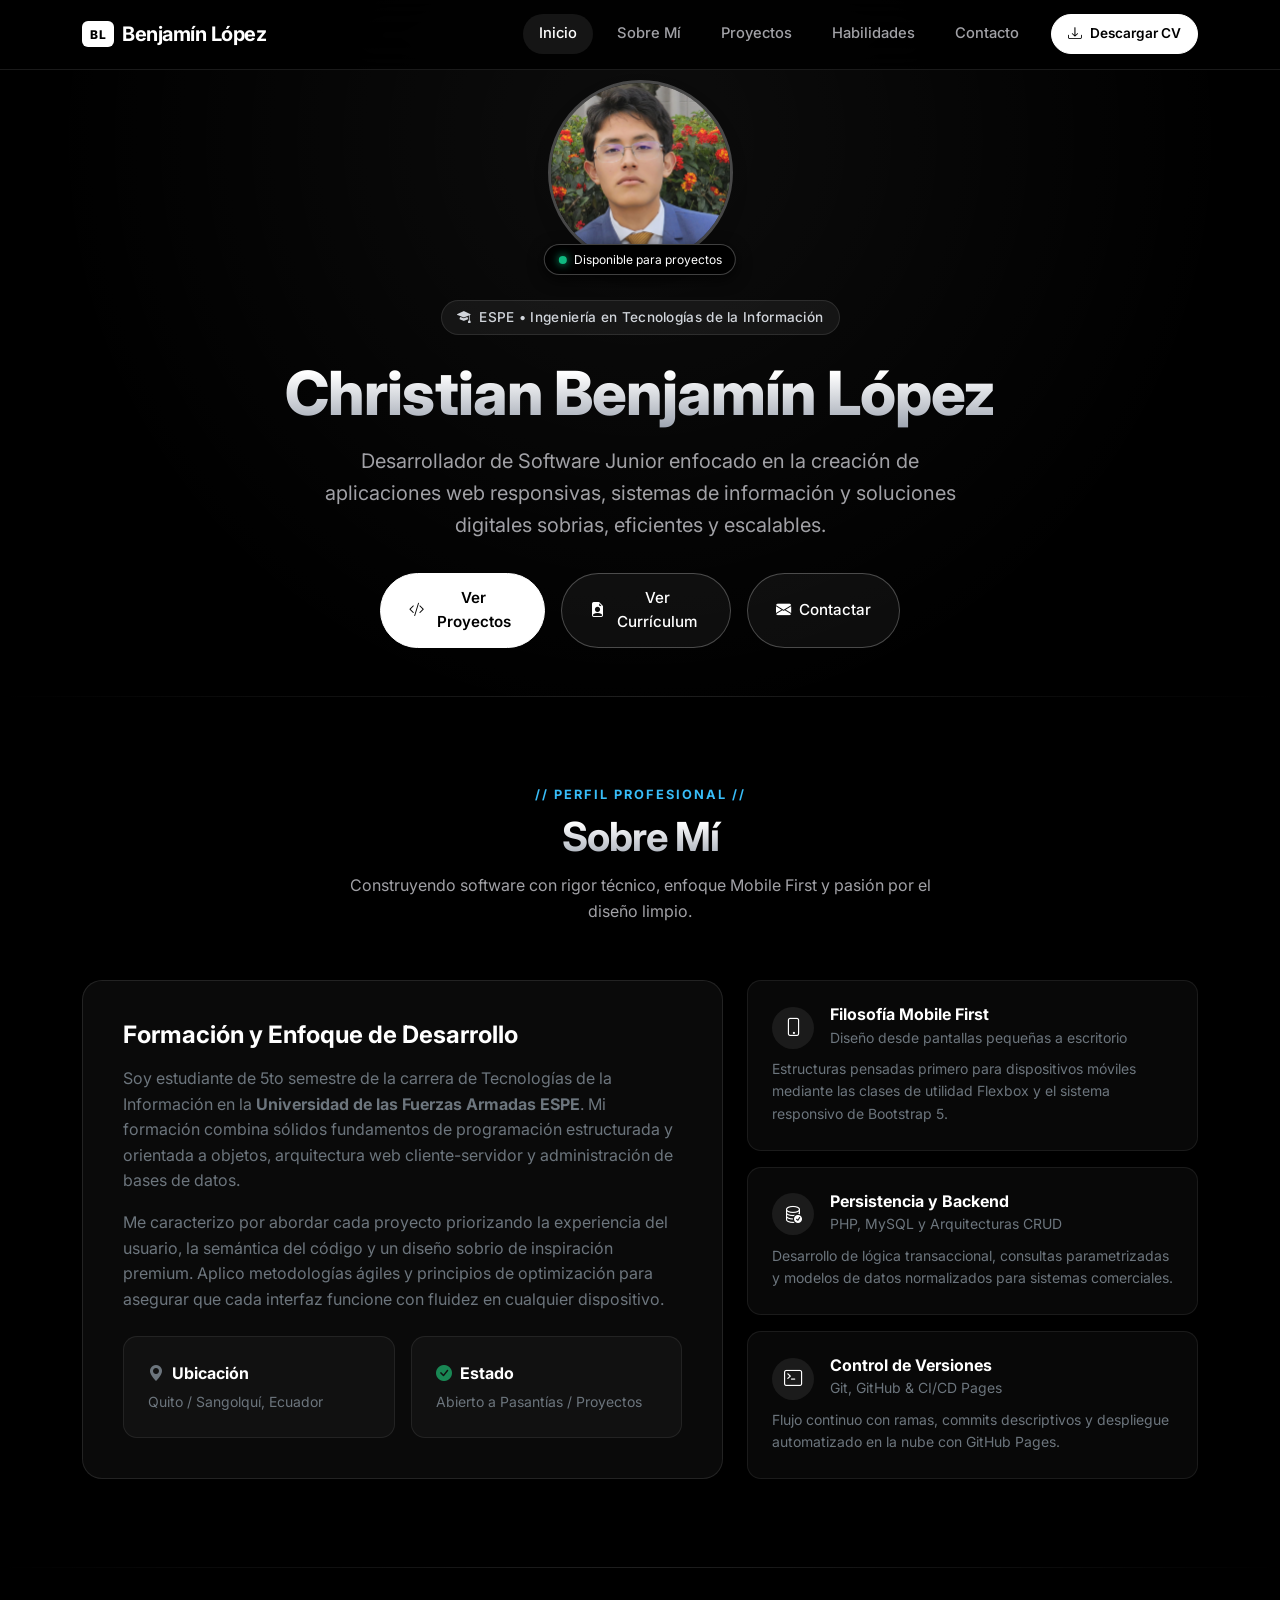
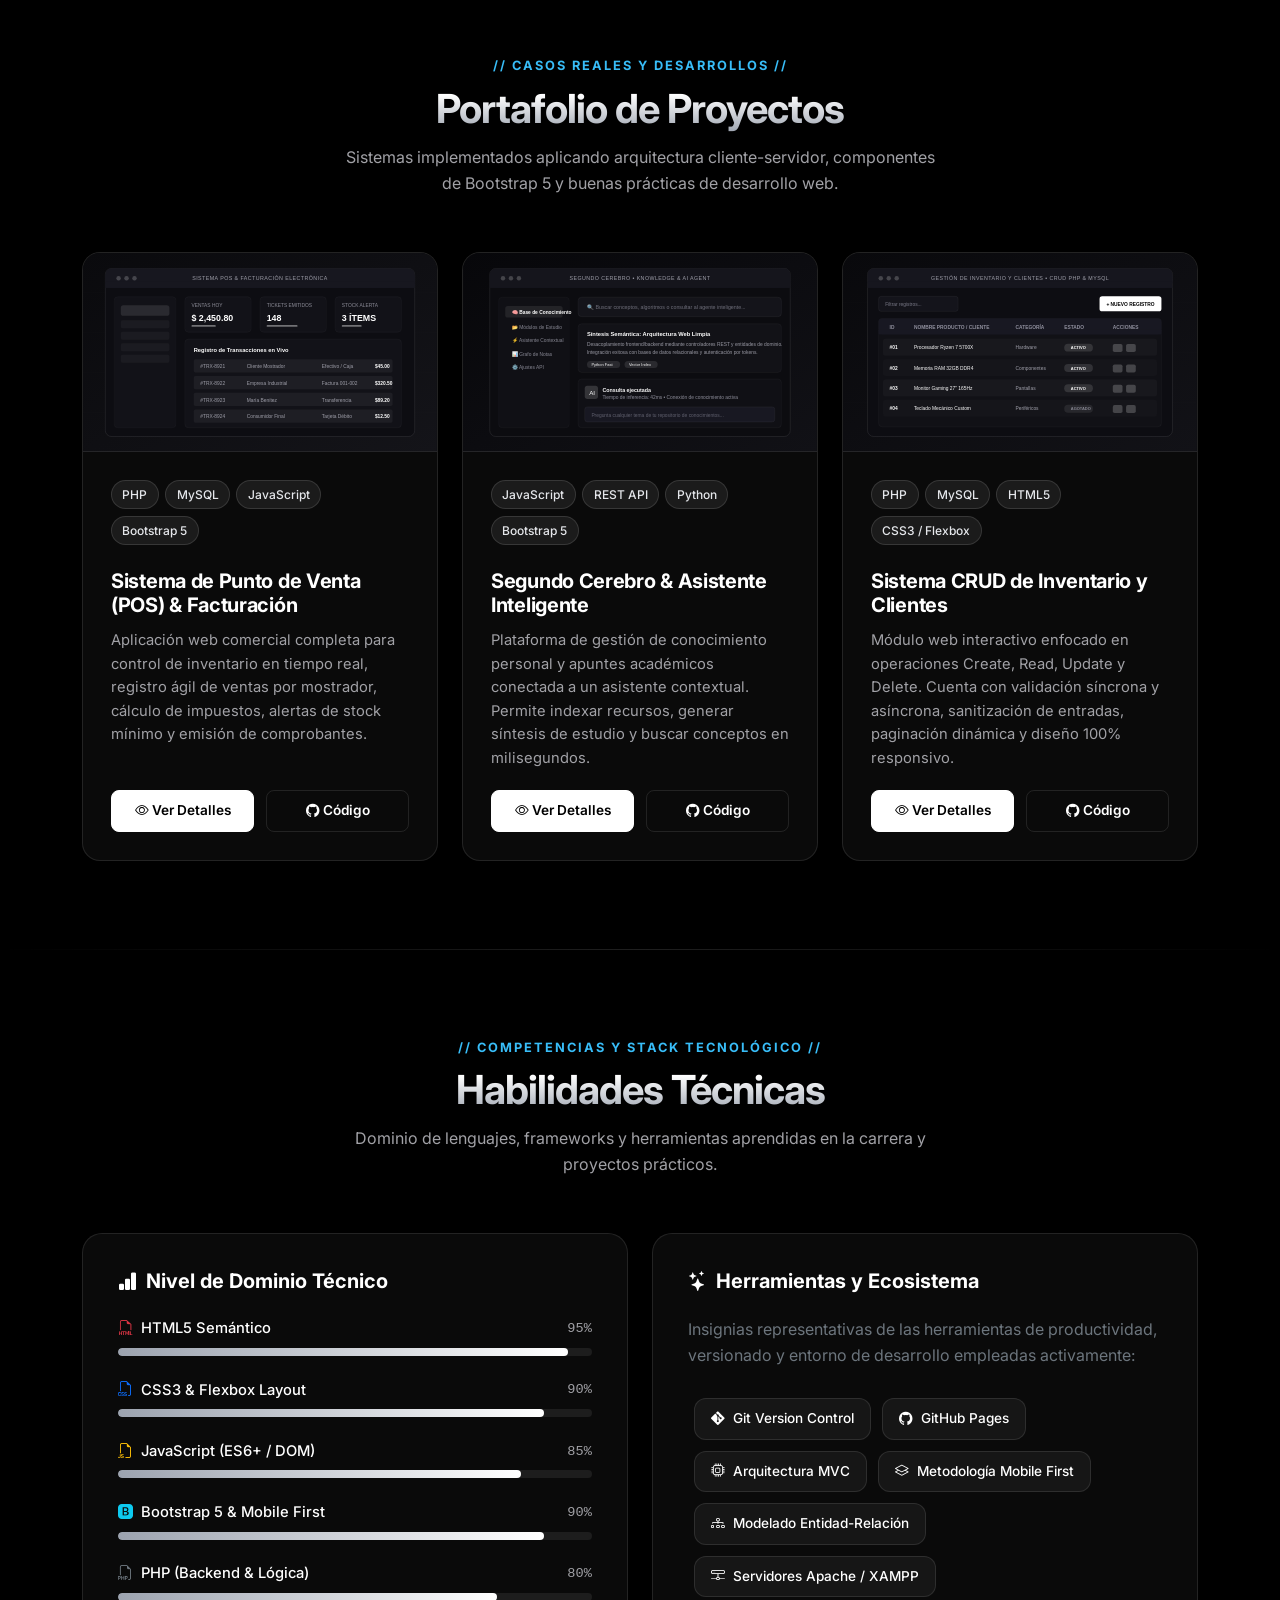
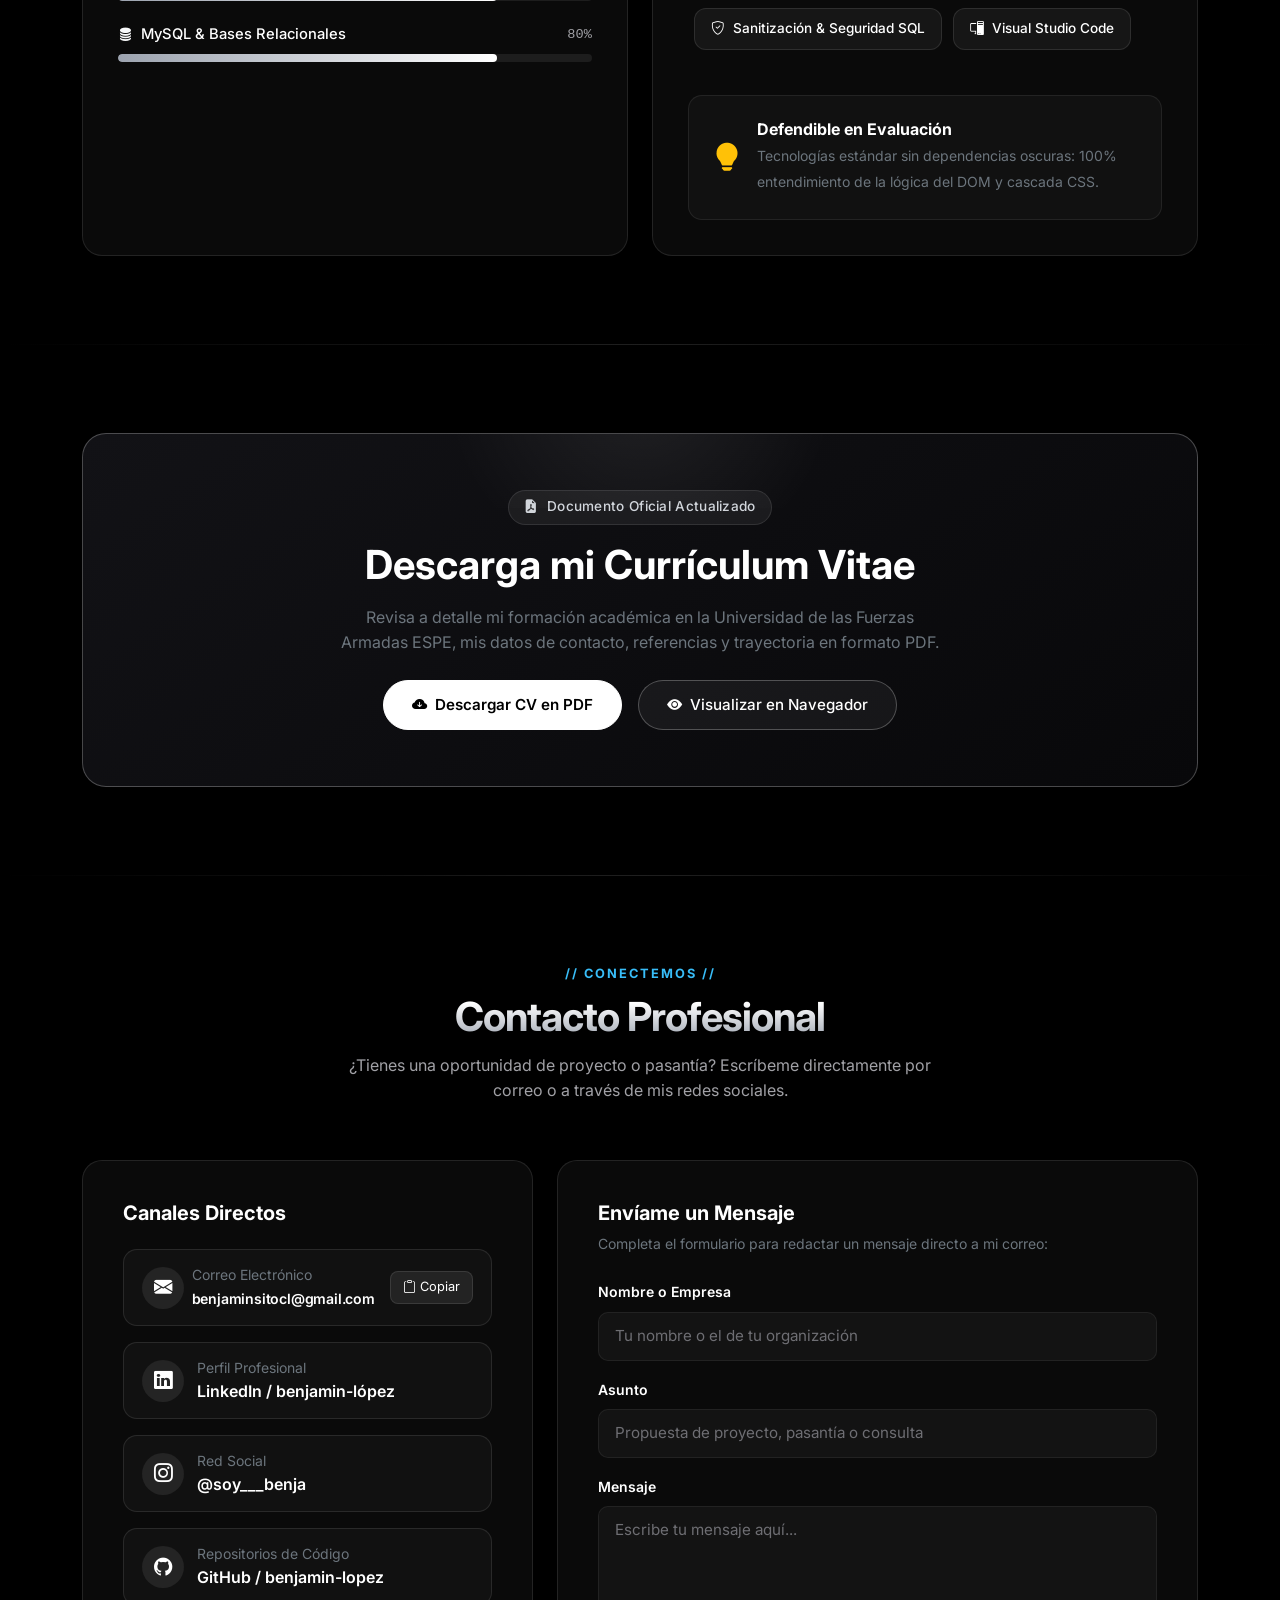
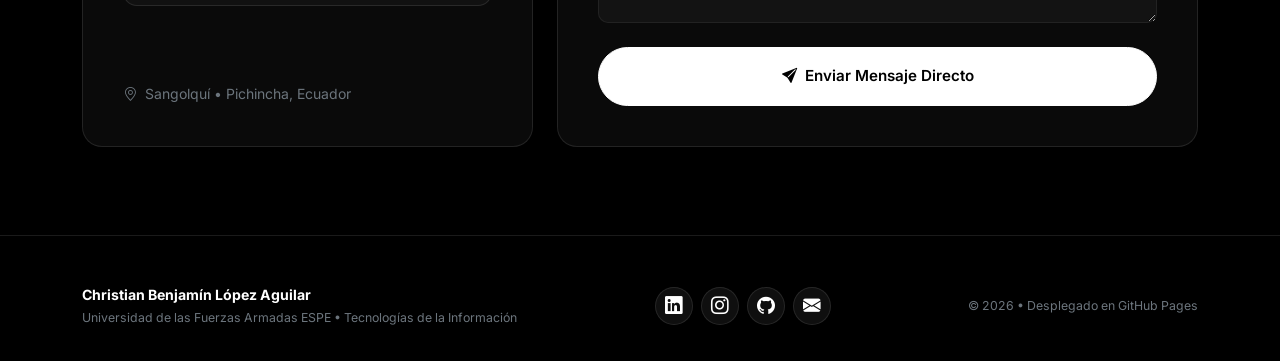
==== index.html @ f2d4857e "feat: portafolio profesional mobile first estilo samsung dark" ====
<!DOCTYPE html>
<html lang="es">
<head>
  <meta charset="UTF-8">
  <!-- Configuración Mobile First -->
  <meta name="viewport" content="width=device-width, initial-scale=1.0">
  <meta name="description" content="Portafolio profesional de Christian Benjamín López Aguilar - Desarrollador de Software Junior y estudiante de Tecnologías de la Información en la Universidad de las Fuerzas Armadas ESPE.">
  <meta name="author" content="Christian Benjamín López Aguilar">
  <title>Benjamín López | Portafolio Profesional</title>

  <!-- Google Fonts: Inter para estética sobria y moderna -->
  <link rel="preconnect" href="https://fonts.googleapis.com">
  <link rel="preconnect" href="https://fonts.gstatic.com" crossorigin>
  <link href="https://fonts.googleapis.com/css2?family=Inter:wght@300;400;500;600;700;800&display=swap" rel="stylesheet">

  <!-- Bootstrap 5.3 CSS -->
  <link href="https://cdn.jsdelivr.net/npm/bootstrap@5.3.3/dist/css/bootstrap.min.css" rel="stylesheet">
  <!-- Bootstrap Icons -->
  <link href="https://cdn.jsdelivr.net/npm/bootstrap-icons@1.11.3/font/bootstrap-icons.min.css" rel="stylesheet">
  <!-- Estilos Personalizados Samsung Dark -->
  <link rel="stylesheet" href="css/styles.css">
</head>
<body>

  <!-- // BARRA DE NAVEGACION // -->
  <nav class="navbar navbar-expand-lg navbar-dark fixed-top navbar-samsung">
    <div class="container">
      <a class="navbar-brand-logo" href="#inicio">
        <span class="brand-badge">BL</span>
        <span class="text-hover-effect">Benjamín López</span>
      </a>

      <!-- Botón Hamburguesa para Mobile First -->
      <button class="navbar-toggler navbar-toggler-custom" type="button" data-bs-toggle="collapse" data-bs-target="#navbarContent" aria-controls="navbarContent" aria-expanded="false" aria-label="Abrir navegación">
        <span class="navbar-toggler-icon"></span>
      </button>

      <div class="collapse navbar-collapse" id="navbarContent">
        <ul class="navbar-nav ms-auto mb-2 mb-lg-0 align-items-lg-center gap-lg-2">
          <li class="nav-item">
            <a class="nav-link nav-link-custom active" href="#inicio">Inicio</a>
          </li>
          <li class="nav-item">
            <a class="nav-link nav-link-custom" href="#sobre-mi">Sobre Mí</a>
          </li>
          <li class="nav-item">
            <a class="nav-link nav-link-custom" href="#proyectos">Proyectos</a>
          </li>
          <li class="nav-item">
            <a class="nav-link nav-link-custom" href="#habilidades">Habilidades</a>
          </li>
          <li class="nav-item">
            <a class="nav-link nav-link-custom" href="#contacto">Contacto</a>
          </li>
          <li class="nav-item ms-lg-2 mt-2 mt-lg-0">
            <a href="src/Curriculum_Benjamin_Lopez.pdf" download class="btn-samsung-primary py-2 px-3 text-nowrap" style="font-size: 0.85rem;">
              <i class="bi bi-download"></i> Descargar CV
            </a>
          </li>
        </ul>
      </div>
    </div>
  </nav>

  <!-- // HERO SECTION // -->
  <section id="inicio" class="hero-section d-flex align-items-center">
    <div class="container d-flex flex-column align-items-center text-center">
      
      <!-- Foto de Perfil Circular Profesional -->
      <div class="hero-avatar-wrapper">
        <img src="img/perfil.jpg" alt="Foto profesional de Benjamín López" class="rounded-circle hero-avatar shadow">
        <div class="hero-status-pill">
          <span class="status-dot"></span>
          <span>Disponible para proyectos</span>
        </div>
      </div>

      <!-- Tag de Carrera e Institución -->
      <div class="hero-tag">
        <i class="bi bi-mortarboard-fill me-1"></i> ESPE • Ingeniería en Tecnologías de la Información
      </div>

      <!-- Título Principal y Perfil -->
      <h1 class="hero-title text-gradient">
        Christian Benjamín López
      </h1>
      
      <p class="hero-subtitle text-hover-effect">
        Desarrollador de Software Junior enfocado en la creación de aplicaciones web responsivas, sistemas de información y soluciones digitales sobrias, eficientes y escalables.
      </p>

      <!-- Botones de Llamado a la Acción (Flexbox) -->
      <div class="d-flex flex-column flex-sm-row gap-3 justify-content-center w-100" style="max-width: 520px;">
        <a href="#proyectos" class="btn-samsung-primary">
          <i class="bi bi-code-slash"></i> Ver Proyectos
        </a>
        <a href="src/Curriculum_Benjamin_Lopez.pdf" target="_blank" class="btn-samsung-secondary">
          <i class="bi bi-file-earmark-person-fill"></i> Ver Currículum
        </a>
        <a href="#contacto" class="btn-samsung-secondary">
          <i class="bi bi-envelope-fill"></i> Contactar
        </a>
      </div>

    </div>
  </section>

  <div class="section-divider"></div>

  <!-- // SOBRE MI // -->
  <section id="sobre-mi" class="section-wrapper">
    <div class="container">
      
      <div class="section-header">
        <span class="section-label">// PERFIL PROFESIONAL //</span>
        <h2 class="section-heading text-gradient">Sobre Mí</h2>
        <p class="section-description">
          Construyendo software con rigor técnico, enfoque Mobile First y pasión por el diseño limpio.
        </p>
      </div>

      <div class="row g-4 align-items-stretch">
        <div class="col-12 col-lg-7">
          <div class="about-card h-100 d-flex flex-column justify-content-between">
            <div>
              <h3 class="h4 text-white mb-3 fw-bold">Formación y Enfoque de Desarrollo</h3>
              <p class="text-secondary mb-3">
                Soy estudiante de 5to semestre de la carrera de Tecnologías de la Información en la <strong>Universidad de las Fuerzas Armadas ESPE</strong>. Mi formación combina sólidos fundamentos de programación estructurada y orientada a objetos, arquitectura web cliente-servidor y administración de bases de datos.
              </p>
              <p class="text-secondary mb-4">
                Me caracterizo por abordar cada proyecto priorizando la experiencia del usuario, la semántica del código y un diseño sobrio de inspiración premium. Aplico metodologías ágiles y principios de optimización para asegurar que cada interfaz funcione con fluidez en cualquier dispositivo.
              </p>
            </div>

            <!-- Datos Clave en Grid -->
            <div class="row g-3">
              <div class="col-12 col-sm-6">
                <div class="about-highlight-box">
                  <div class="text-white fw-bold mb-1"><i class="bi bi-geo-alt-fill text-secondary me-2"></i>Ubicación</div>
                  <div class="text-secondary small">Quito / Sangolquí, Ecuador</div>
                </div>
              </div>
              <div class="col-12 col-sm-6">
                <div class="about-highlight-box">
                  <div class="text-white fw-bold mb-1"><i class="bi bi-check-circle-fill text-success me-2"></i>Estado</div>
                  <div class="text-secondary small">Abierto a Pasantías / Proyectos</div>
                </div>
              </div>
            </div>

          </div>
        </div>

        <div class="col-12 col-lg-5">
          <div class="d-flex flex-column gap-3 h-100">
            
            <div class="about-highlight-box flex-fill">
              <div class="d-flex align-items-center gap-3 mb-2">
                <div class="contact-icon-circle"><i class="bi bi-phone"></i></div>
                <div>
                  <h4 class="h6 text-white mb-0 fw-bold">Filosofía Mobile First</h4>
                  <small class="text-secondary">Diseño desde pantallas pequeñas a escritorio</small>
                </div>
              </div>
              <p class="text-secondary small mb-0">Estructuras pensadas primero para dispositivos móviles mediante las clases de utilidad Flexbox y el sistema responsivo de Bootstrap 5.</p>
            </div>

            <div class="about-highlight-box flex-fill">
              <div class="d-flex align-items-center gap-3 mb-2">
                <div class="contact-icon-circle"><i class="bi bi-database-check"></i></div>
                <div>
                  <h4 class="h6 text-white mb-0 fw-bold">Persistencia y Backend</h4>
                  <small class="text-secondary">PHP, MySQL y Arquitecturas CRUD</small>
                </div>
              </div>
              <p class="text-secondary small mb-0">Desarrollo de lógica transaccional, consultas parametrizadas y modelos de datos normalizados para sistemas comerciales.</p>
            </div>

            <div class="about-highlight-box flex-fill">
              <div class="d-flex align-items-center gap-3 mb-2">
                <div class="contact-icon-circle"><i class="bi bi-terminal"></i></div>
                <div>
                  <h4 class="h6 text-white mb-0 fw-bold">Control de Versiones</h4>
                  <small class="text-secondary">Git, GitHub &amp; CI/CD Pages</small>
                </div>
              </div>
              <p class="text-secondary small mb-0">Flujo continuo con ramas, commits descriptivos y despliegue automatizado en la nube con GitHub Pages.</p>
            </div>

          </div>
        </div>
      </div>

    </div>
  </section>

  <div class="section-divider"></div>

  <!-- // PORTAFOLIO DE PROYECTOS // -->
  <section id="proyectos" class="section-wrapper">
    <div class="container">
      
      <div class="section-header">
        <span class="section-label">// CASOS REALES Y DESARROLLOS //</span>
        <h2 class="section-heading text-gradient">Portafolio de Proyectos</h2>
        <p class="section-description">
          Sistemas implementados aplicando arquitectura cliente-servidor, componentes de Bootstrap 5 y buenas prácticas de desarrollo web.
        </p>
      </div>

      <!-- Grilla de Bootstrap: 1 tarjeta por fila en móviles (col-12) y 3 en escritorio (col-md-4) -->
      <div class="row g-4">

        <!-- // TARJETA PROYECTO 1: SISTEMA POS // -->
        <div class="col-12 col-md-4">
          <div class="project-card">
            <div class="project-img-wrapper">
              <img src="img/proyecto-pos.svg" alt="Mockup del Sistema de Punto de Venta POS" class="project-img">
            </div>
            <div class="project-body">
              <div class="tech-badge-container">
                <span class="tech-badge">PHP</span>
                <span class="tech-badge">MySQL</span>
                <span class="tech-badge">JavaScript</span>
                <span class="tech-badge">Bootstrap 5</span>
              </div>
              <h3 class="project-title">Sistema de Punto de Venta (POS) &amp; Facturación</h3>
              <p class="project-desc">
                Aplicación web comercial completa para control de inventario en tiempo real, registro ágil de ventas por mostrador, cálculo de impuestos, alertas de stock mínimo y emisión de comprobantes.
              </p>
              <div class="project-actions">
                <button type="button" class="btn-project btn-project-main" data-bs-toggle="modal" data-bs-target="#modalPos">
                  <i class="bi bi-eye"></i> Ver Detalles
                </button>
                <a href="https://github.com/benjamin-lopez" target="_blank" rel="noopener noreferrer" class="btn-project btn-project-outline">
                  <i class="bi bi-github"></i> Código
                </a>
              </div>
            </div>
          </div>
        </div>

        <!-- // TARJETA PROYECTO 2: SEGUNDO CEREBRO // -->
        <div class="col-12 col-md-4">
          <div class="project-card">
            <div class="project-img-wrapper">
              <img src="img/proyecto-segundo-cerebro.svg" alt="Mockup de Segundo Cerebro Asistente Inteligente" class="project-img">
            </div>
            <div class="project-body">
              <div class="tech-badge-container">
                <span class="tech-badge">JavaScript</span>
                <span class="tech-badge">REST API</span>
                <span class="tech-badge">Python</span>
                <span class="tech-badge">Bootstrap 5</span>
              </div>
              <h3 class="project-title">Segundo Cerebro &amp; Asistente Inteligente</h3>
              <p class="project-desc">
                Plataforma de gestión de conocimiento personal y apuntes académicos conectada a un asistente contextual. Permite indexar recursos, generar síntesis de estudio y buscar conceptos en milisegundos.
              </p>
              <div class="project-actions">
                <button type="button" class="btn-project btn-project-main" data-bs-toggle="modal" data-bs-target="#modalBrain">
                  <i class="bi bi-eye"></i> Ver Detalles
                </button>
                <a href="https://github.com/benjamin-lopez" target="_blank" rel="noopener noreferrer" class="btn-project btn-project-outline">
                  <i class="bi bi-github"></i> Código
                </a>
              </div>
            </div>
          </div>
        </div>

        <!-- // TARJETA PROYECTO 3: CRUD EMPRESARIAL // -->
        <div class="col-12 col-md-4">
          <div class="project-card">
            <div class="project-img-wrapper">
              <img src="img/proyecto-crud.svg" alt="Mockup del Sistema CRUD Empresarial" class="project-img">
            </div>
            <div class="project-body">
              <div class="tech-badge-container">
                <span class="tech-badge">PHP</span>
                <span class="tech-badge">MySQL</span>
                <span class="tech-badge">HTML5</span>
                <span class="tech-badge">CSS3 / Flexbox</span>
              </div>
              <h3 class="project-title">Sistema CRUD de Inventario y Clientes</h3>
              <p class="project-desc">
                Módulo web interactivo enfocado en operaciones Create, Read, Update y Delete. Cuenta con validación síncrona y asíncrona, sanitización de entradas, paginación dinámica y diseño 100% responsivo.
              </p>
              <div class="project-actions">
                <button type="button" class="btn-project btn-project-main" data-bs-toggle="modal" data-bs-target="#modalCrud">
                  <i class="bi bi-eye"></i> Ver Detalles
                </button>
                <a href="https://github.com/benjamin-lopez" target="_blank" rel="noopener noreferrer" class="btn-project btn-project-outline">
                  <i class="bi bi-github"></i> Código
                </a>
              </div>
            </div>
          </div>
        </div>

      </div>

    </div>
  </section>

  <div class="section-divider"></div>

  <!-- // HABILIDADES TECNICAS (SKILLS) // -->
  <section id="habilidades" class="section-wrapper">
    <div class="container">
      
      <div class="section-header">
        <span class="section-label">// COMPETENCIAS Y STACK TECNOLÓGICO //</span>
        <h2 class="section-heading text-gradient">Habilidades Técnicas</h2>
        <p class="section-description">
          Dominio de lenguajes, frameworks y herramientas aprendidas en la carrera y proyectos prácticos.
        </p>
      </div>

      <div class="row g-4 align-items-stretch">
        
        <!-- Columna 1: Barras de Progreso Bootstrap -->
        <div class="col-12 col-lg-6">
          <div class="skills-card">
            <h3 class="h5 text-white mb-4 fw-bold d-flex align-items-center gap-2">
              <i class="bi bi-bar-chart-fill text-white"></i> Nivel de Dominio Técnico
            </h3>

            <!-- Skill 1: HTML5 -->
            <div class="skill-item">
              <div class="skill-info">
                <span class="skill-name"><i class="bi bi-filetype-html text-danger"></i> HTML5 Semántico</span>
                <span class="skill-percent">95%</span>
              </div>
              <div class="progress custom-progress" role="progressbar" aria-label="HTML5" aria-valuenow="95" aria-valuemin="0" aria-valuemax="100">
                <div class="progress-bar custom-progress-bar" style="width: 95%"></div>
              </div>
            </div>

            <!-- Skill 2: CSS3 / Flexbox -->
            <div class="skill-item">
              <div class="skill-info">
                <span class="skill-name"><i class="bi bi-filetype-css text-primary"></i> CSS3 &amp; Flexbox Layout</span>
                <span class="skill-percent">90%</span>
              </div>
              <div class="progress custom-progress" role="progressbar" aria-label="CSS3" aria-valuenow="90" aria-valuemin="0" aria-valuemax="100">
                <div class="progress-bar custom-progress-bar" style="width: 90%"></div>
              </div>
            </div>

            <!-- Skill 3: JavaScript -->
            <div class="skill-item">
              <div class="skill-info">
                <span class="skill-name"><i class="bi bi-filetype-js text-warning"></i> JavaScript (ES6+ / DOM)</span>
                <span class="skill-percent">85%</span>
              </div>
              <div class="progress custom-progress" role="progressbar" aria-label="JavaScript" aria-valuenow="85" aria-valuemin="0" aria-valuemax="100">
                <div class="progress-bar custom-progress-bar" style="width: 85%"></div>
              </div>
            </div>

            <!-- Skill 4: Bootstrap 5 -->
            <div class="skill-item">
              <div class="skill-info">
                <span class="skill-name"><i class="bi bi-bootstrap-fill text-info"></i> Bootstrap 5 &amp; Mobile First</span>
                <span class="skill-percent">90%</span>
              </div>
              <div class="progress custom-progress" role="progressbar" aria-label="Bootstrap 5" aria-valuenow="90" aria-valuemin="0" aria-valuemax="100">
                <div class="progress-bar custom-progress-bar" style="width: 90%"></div>
              </div>
            </div>

            <!-- Skill 5: PHP -->
            <div class="skill-item">
              <div class="skill-info">
                <span class="skill-name"><i class="bi bi-filetype-php text-secondary"></i> PHP (Backend &amp; Lógica)</span>
                <span class="skill-percent">80%</span>
              </div>
              <div class="progress custom-progress" role="progressbar" aria-label="PHP" aria-valuenow="80" aria-valuemin="0" aria-valuemax="100">
                <div class="progress-bar custom-progress-bar" style="width: 80%"></div>
              </div>
            </div>

            <!-- Skill 6: MySQL -->
            <div class="skill-item mb-0">
              <div class="skill-info">
                <span class="skill-name"><i class="bi bi-database-fill text-light"></i> MySQL &amp; Bases Relacionales</span>
                <span class="skill-percent">80%</span>
              </div>
              <div class="progress custom-progress" role="progressbar" aria-label="MySQL" aria-valuenow="80" aria-valuemin="0" aria-valuemax="100">
                <div class="progress-bar custom-progress-bar" style="width: 80%"></div>
              </div>
            </div>

          </div>
        </div>

        <!-- Columna 2: Insignias de Bootstrap y Herramientas -->
        <div class="col-12 col-lg-6">
          <div class="skills-card d-flex flex-column justify-content-between">
            <div>
              <h3 class="h5 text-white mb-4 fw-bold d-flex align-items-center gap-2">
                <i class="bi bi-stars text-white"></i> Herramientas y Ecosistema
              </h3>
              
              <p class="text-secondary mb-4">
                Insignias representativas de las herramientas de productividad, versionado y entorno de desarrollo empleadas activamente:
              </p>

              <div class="d-flex flex-wrap mb-4">
                <span class="skill-pill"><i class="bi bi-git"></i> Git Version Control</span>
                <span class="skill-pill"><i class="bi bi-github"></i> GitHub Pages</span>
                <span class="skill-pill"><i class="bi bi-cpu"></i> Arquitectura MVC</span>
                <span class="skill-pill"><i class="bi bi-layers"></i> Metodología Mobile First</span>
                <span class="skill-pill"><i class="bi bi-diagram-3"></i> Modelado Entidad-Relación</span>
                <span class="skill-pill"><i class="bi bi-hdd-network"></i> Servidores Apache / XAMPP</span>
                <span class="skill-pill"><i class="bi bi-shield-check"></i> Sanitización &amp; Seguridad SQL</span>
                <span class="skill-pill"><i class="bi bi-pc-display"></i> Visual Studio Code</span>
              </div>
            </div>

            <div class="about-highlight-box mt-3">
              <div class="d-flex align-items-center gap-3">
                <i class="bi bi-lightbulb-fill text-warning fs-3"></i>
                <div>
                  <h4 class="h6 text-white mb-1 fw-bold">Defendible en Evaluación</h4>
                  <small class="text-secondary">Tecnologías estándar sin dependencias oscuras: 100% entendimiento de la lógica del DOM y cascada CSS.</small>
                </div>
              </div>
            </div>

          </div>
        </div>

      </div>

    </div>
  </section>

  <div class="section-divider"></div>

  <!-- // DESCARGA DE CV // -->
  <section class="section-wrapper">
    <div class="container">
      <div class="cv-banner-card text-center">
        
        <div class="hero-tag mb-3">
          <i class="bi bi-file-earmark-pdf-fill me-1"></i> Documento Oficial Actualizado
        </div>

        <h2 class="h1 text-white fw-bold mb-3">Descarga mi Currículum Vitae</h2>
        <p class="text-secondary mx-auto mb-4" style="max-width: 600px;">
          Revisa a detalle mi formación académica en la Universidad de las Fuerzas Armadas ESPE, mis datos de contacto, referencias y trayectoria en formato PDF.
        </p>

        <!-- Botones con Flexbox -->
        <div class="d-flex flex-column flex-sm-row gap-3 justify-content-center">
          <a href="src/Curriculum_Benjamin_Lopez.pdf" download="Curriculum_Benjamin_Lopez.pdf" class="btn-samsung-primary">
            <i class="bi bi-cloud-arrow-down-fill"></i> Descargar CV en PDF
          </a>
          <a href="src/Curriculum_Benjamin_Lopez.pdf" target="_blank" class="btn-samsung-secondary">
            <i class="bi bi-eye-fill"></i> Visualizar en Navegador
          </a>
        </div>

      </div>
    </div>
  </section>

  <div class="section-divider"></div>

  <!-- // CONTACTO Y REDES // -->
  <section id="contacto" class="section-wrapper">
    <div class="container">
      
      <div class="section-header">
        <span class="section-label">// CONECTEMOS //</span>
        <h2 class="section-heading text-gradient">Contacto Profesional</h2>
        <p class="section-description">
          ¿Tienes una oportunidad de proyecto o pasantía? Escríbeme directamente por correo o a través de mis redes sociales.
        </p>
      </div>

      <div class="row g-4">
        
        <!-- Enlaces Rápidos y Canales Directos -->
        <div class="col-12 col-lg-5">
          <div class="contact-card d-flex flex-column justify-content-between">
            <div>
              <h3 class="h5 text-white mb-4 fw-bold">Canales Directos</h3>

              <!-- Correo con Copiado -->
              <div class="contact-link-box d-flex justify-content-between align-items-center">
                <div class="d-flex align-items-center gap-2">
                  <div class="contact-icon-circle"><i class="bi bi-envelope-fill"></i></div>
                  <div>
                    <small class="text-secondary d-block">Correo Electrónico</small>
                    <span class="contact-email-text">benjaminsitocl@gmail.com</span>
                  </div>
                </div>
                <button type="button" id="btnCopyEmail" class="copy-email-btn" title="Copiar correo">
                  <i class="bi bi-clipboard"></i> Copiar
                </button>
              </div>

              <!-- LinkedIn -->
              <a href="https://www.linkedin.com/in/benjamin-l%C3%B3pez-b51396404?utm_source=share_via&amp;utm_content=profile&amp;utm_medium=member_android" target="_blank" rel="noopener noreferrer" class="contact-link-box">
                <div class="contact-icon-circle"><i class="bi bi-linkedin"></i></div>
                <div>
                  <small class="text-secondary d-block">Perfil Profesional</small>
                  <span class="fw-semibold text-white">LinkedIn / benjamin-lópez</span>
                </div>
              </a>

              <!-- Instagram -->
              <a href="https://www.instagram.com/soy___benja?srtk=bWE3M2FxMW0xbjNr" target="_blank" rel="noopener noreferrer" class="contact-link-box">
                <div class="contact-icon-circle"><i class="bi bi-instagram"></i></div>
                <div>
                  <small class="text-secondary d-block">Red Social</small>
                  <span class="fw-semibold text-white">@soy___benja</span>
                </div>
              </a>

              <!-- GitHub -->
              <a href="https://github.com/benjamin-lopez" target="_blank" rel="noopener noreferrer" class="contact-link-box">
                <div class="contact-icon-circle"><i class="bi bi-github"></i></div>
                <div>
                  <small class="text-secondary d-block">Repositorios de Código</small>
                  <span class="fw-semibold text-white">GitHub / benjamin-lopez</span>
                </div>
              </a>
            </div>

            <div class="text-secondary small mt-3">
              <i class="bi bi-geo-alt me-1"></i> Sangolquí • Pichincha, Ecuador
            </div>

          </div>
        </div>

        <!-- Formulario de Mensaje Rápido -->
        <div class="col-12 col-lg-7">
          <div class="contact-card">
            <h3 class="h5 text-white mb-2 fw-bold">Envíame un Mensaje</h3>
            <p class="text-secondary small mb-4">Completa el formulario para redactar un mensaje directo a mi correo:</p>

            <form id="contactForm">
              <div class="mb-3">
                <label for="senderName" class="form-label text-white small fw-semibold">Nombre o Empresa</label>
                <input type="text" class="form-control form-samsung-control" id="senderName" placeholder="Tu nombre o el de tu organización" required>
              </div>

              <div class="mb-3">
                <label for="senderSubject" class="form-label text-white small fw-semibold">Asunto</label>
                <input type="text" class="form-control form-samsung-control" id="senderSubject" placeholder="Propuesta de proyecto, pasantía o consulta" required>
              </div>

              <div class="mb-4">
                <label for="senderMessage" class="form-label text-white small fw-semibold">Mensaje</label>
                <textarea class="form-control form-samsung-control" id="senderMessage" rows="4" placeholder="Escribe tu mensaje aquí..." required></textarea>
              </div>

              <button type="submit" class="btn-samsung-primary w-100 py-3">
                <i class="bi bi-send-fill"></i> Enviar Mensaje Directo
              </button>

              <div id="formFeedback" class="d-none"></div>
            </form>

          </div>
        </div>

      </div>

    </div>
  </section>

  <!-- // FOOTER // -->
  <footer class="footer-samsung">
    <div class="container">
      <div class="d-flex flex-column flex-md-row justify-content-between align-items-center gap-3">
        
        <div class="text-center text-md-start">
          <div class="text-white fw-bold">Christian Benjamín López Aguilar</div>
          <small class="text-secondary">Universidad de las Fuerzas Armadas ESPE • Tecnologías de la Información</small>
        </div>

        <!-- Iconos Sociales -->
        <div class="d-flex gap-2">
          <a href="https://www.linkedin.com/in/benjamin-l%C3%B3pez-b51396404?utm_source=share_via&amp;utm_content=profile&amp;utm_medium=member_android" target="_blank" rel="noopener noreferrer" class="social-icon-btn" aria-label="LinkedIn">
            <i class="bi bi-linkedin"></i>
          </a>
          <a href="https://www.instagram.com/soy___benja?srtk=bWE3M2FxMW0xbjNr" target="_blank" rel="noopener noreferrer" class="social-icon-btn" aria-label="Instagram">
            <i class="bi bi-instagram"></i>
          </a>
          <a href="https://github.com/benjamin-lopez" target="_blank" rel="noopener noreferrer" class="social-icon-btn" aria-label="GitHub">
            <i class="bi bi-github"></i>
          </a>
          <a href="mailto:benjaminsitocl@gmail.com" class="social-icon-btn" aria-label="Email">
            <i class="bi bi-envelope-fill"></i>
          </a>
        </div>

        <div class="text-center text-md-end text-secondary small">
          © <span id="currentYear">2026</span> • Desplegado en GitHub Pages
        </div>

      </div>
    </div>
  </footer>

  <!-- // MODAL PROYECTO 1: SISTEMA POS // -->
  <div class="modal fade" id="modalPos" tabindex="-1" aria-labelledby="modalPosLabel" aria-hidden="true">
    <div class="modal-dialog modal-dialog-centered modal-lg">
      <div class="modal-content bg-black border border-secondary text-white">
        <div class="modal-header border-bottom border-secondary">
          <h5 class="modal-title fw-bold" id="modalPosLabel">Sistema de Punto de Venta (POS) &amp; Facturación</h5>
          <button type="button" class="btn-close btn-close-white" data-bs-dismiss="modal" aria-label="Cerrar"></button>
        </div>
        <div class="modal-body p-4">
          <img src="img/proyecto-pos.svg" alt="POS Mockup" class="img-fluid rounded mb-3 border border-secondary">
          <h6 class="fw-bold text-white mb-2">Características Clave del Proyecto:</h6>
          <ul class="text-secondary small mb-3">
            <li><strong>Módulo de Ventas:</strong> Selección rápida de productos, cálculo automático de subtotal, IVA y vuelto.</li>
            <li><strong>Gestión de Inventario:</strong> Control de existencias con alertas automáticas cuando un producto llega al stock mínimo.</li>
            <li><strong>Base de Datos Relacional:</strong> Diseñado en MySQL con tablas normalizadas para productos, clientes, ventas y detalle de ventas.</li>
            <li><strong>Interfaz Responsiva:</strong> Construida con Bootstrap 5 para operar tanto en monitores de caja como en tabletas.</li>
          </ul>
          <div class="d-flex flex-wrap gap-2">
            <span class="badge bg-secondary">PHP</span>
            <span class="badge bg-secondary">MySQL</span>
            <span class="badge bg-secondary">JavaScript</span>
            <span class="badge bg-secondary">Bootstrap 5</span>
          </div>
        </div>
        <div class="modal-footer border-top border-secondary">
          <button type="button" class="btn btn-outline-light btn-sm" data-bs-dismiss="modal">Cerrar</button>
          <a href="https://github.com/benjamin-lopez" target="_blank" class="btn btn-light btn-sm fw-bold">Ver en GitHub</a>
        </div>
      </div>
    </div>
  </div>

  <!-- // MODAL PROYECTO 2: SEGUNDO CEREBRO // -->
  <div class="modal fade" id="modalBrain" tabindex="-1" aria-labelledby="modalBrainLabel" aria-hidden="true">
    <div class="modal-dialog modal-dialog-centered modal-lg">
      <div class="modal-content bg-black border border-secondary text-white">
        <div class="modal-header border-bottom border-secondary">
          <h5 class="modal-title fw-bold" id="modalBrainLabel">Segundo Cerebro &amp; Asistente Inteligente</h5>
          <button type="button" class="btn-close btn-close-white" data-bs-dismiss="modal" aria-label="Cerrar"></button>
        </div>
        <div class="modal-body p-4">
          <img src="img/proyecto-segundo-cerebro.svg" alt="Segundo Cerebro Mockup" class="img-fluid rounded mb-3 border border-secondary">
          <h6 class="fw-bold text-white mb-2">Características Clave del Proyecto:</h6>
          <ul class="text-secondary small mb-3">
            <li><strong>Base de Conocimiento Centralizada:</strong> Almacenamiento modular de notas técnicas y resúmenes de asignaturas universitarias.</li>
            <li><strong>Asistente Contextual:</strong> Conexión a endpoints REST para responder dudas y sintetizar artículos largos.</li>
            <li><strong>Búsqueda Indexada:</strong> Filtrado dinámico de información en milisegundos con interfaz oscura libre de distracciones.</li>
          </ul>
          <div class="d-flex flex-wrap gap-2">
            <span class="badge bg-secondary">JavaScript</span>
            <span class="badge bg-secondary">Python API</span>
            <span class="badge bg-secondary">Bootstrap 5</span>
            <span class="badge bg-secondary">Markdown</span>
          </div>
        </div>
        <div class="modal-footer border-top border-secondary">
          <button type="button" class="btn btn-outline-light btn-sm" data-bs-dismiss="modal">Cerrar</button>
          <a href="https://github.com/benjamin-lopez" target="_blank" class="btn btn-light btn-sm fw-bold">Ver en GitHub</a>
        </div>
      </div>
    </div>
  </div>

  <!-- // MODAL PROYECTO 3: CRUD EMPRESARIAL // -->
  <div class="modal fade" id="modalCrud" tabindex="-1" aria-labelledby="modalCrudLabel" aria-hidden="true">
    <div class="modal-dialog modal-dialog-centered modal-lg">
      <div class="modal-content bg-black border border-secondary text-white">
        <div class="modal-header border-bottom border-secondary">
          <h5 class="modal-title fw-bold" id="modalCrudLabel">Sistema CRUD de Inventario y Clientes</h5>
          <button type="button" class="btn-close btn-close-white" data-bs-dismiss="modal" aria-label="Cerrar"></button>
        </div>
        <div class="modal-body p-4">
          <img src="img/proyecto-crud.svg" alt="CRUD Mockup" class="img-fluid rounded mb-3 border border-secondary">
          <h6 class="fw-bold text-white mb-2">Características Clave del Proyecto:</h6>
          <ul class="text-secondary small mb-3">
            <li><strong>Operaciones Completas:</strong> Creación, lectura, actualización y eliminación de registros (CRUD) con confirmación modal.</li>
            <li><strong>Validación Segura:</strong> Verificación de datos tanto en el cliente (JavaScript) como en el servidor (PHP con PDO).</li>
            <li><strong>Consultas Parametrizadas:</strong> Protección contra inyecciones SQL mediante sentencias preparadas en MySQL.</li>
          </ul>
          <div class="d-flex flex-wrap gap-2">
            <span class="badge bg-secondary">PHP PDO</span>
            <span class="badge bg-secondary">MySQL</span>
            <span class="badge bg-secondary">JavaScript</span>
            <span class="badge bg-secondary">CSS3 / Flexbox</span>
          </div>
        </div>
        <div class="modal-footer border-top border-secondary">
          <button type="button" class="btn btn-outline-light btn-sm" data-bs-dismiss="modal">Cerrar</button>
          <a href="https://github.com/benjamin-lopez" target="_blank" class="btn btn-light btn-sm fw-bold">Ver en GitHub</a>
        </div>
      </div>
    </div>
  </div>

  <!-- Bootstrap 5.3 Bundle con Popper JS -->
  <script src="https://cdn.jsdelivr.net/npm/bootstrap@5.3.3/dist/js/bootstrap.bundle.min.js"></script>
  <!-- Scripts Personalizados -->
  <script src="js/main.js"></script>
</body>
</html>
---- css/styles.css ----
/* ==========================================================================
   PORTAFOLIO PROFESIONAL - BENJAMÍN LÓPEZ
   ESTILO: SAMSUNG DARK MINIMALIST (NEGRO PROFUNDO & TIPOGRAFÍA DE ALTO IMPACTO)
   TECNOLOGÍAS: HTML5, CSS3, BOOTSTRAP 5, JAVASCRIPT
   ========================================================================== */

/* // VARIABLES GLOBALES Y TEMA OSCURO SAMSUNG // */
:root {
  --bg-main: #000000;
  --bg-surface-1: #0a0a0a;
  --bg-surface-2: #121212;
  --bg-surface-3: #181818;
  --border-subtle: rgba(255, 255, 255, 0.1);
  --border-highlight: rgba(255, 255, 255, 0.25);
  --text-primary: #ffffff;
  --text-secondary: #a1a1a6;
  --text-muted: #6e6e73;
  --accent-glow: rgba(255, 255, 255, 0.15);
  --accent-color: #38bdf8; /* Azul tecnológico sutil para transiciones */
  --transition-smooth: all 0.3s cubic-bezier(0.16, 1, 0.3, 1);
}

/* // RESET Y ESTILOS BASE // */
* {
  margin: 0;
  padding: 0;
  box-sizing: border-box;
}

html, body {
  max-width: 100%;
  overflow-x: hidden;
  position: relative;
}

html {
  scroll-behavior: smooth;
  scroll-padding-top: 80px;
}

body {
  background-color: var(--bg-main);
  color: var(--text-primary);
  font-family: 'Inter', -apple-system, BlinkMacSystemFont, 'Segoe UI', Roboto, Helvetica, Arial, sans-serif;
  line-height: 1.6;
  -webkit-font-smoothing: antialiased;
}

/* // EFECTOS Y TRANSICIÓN DE COLOR DE LETRAS // */
.text-gradient {
  background: linear-gradient(180deg, #ffffff 20%, #9ca3af 100%);
  -webkit-background-clip: text;
  -webkit-text-fill-color: transparent;
}

.text-hover-effect {
  color: var(--text-primary);
  transition: var(--transition-smooth);
}

.text-hover-effect:hover {
  color: var(--accent-color);
  text-shadow: 0 0 12px rgba(56, 189, 248, 0.4);
}

/* // BARRA DE NAVEGACION // */
.navbar-samsung {
  background-color: rgba(0, 0, 0, 0.85);
  backdrop-filter: blur(20px);
  -webkit-backdrop-filter: blur(20px);
  border-bottom: 1px solid var(--border-subtle);
  padding: 0.9rem 0;
  transition: var(--transition-smooth);
}

.navbar-brand-logo {
  font-size: 1.25rem;
  font-weight: 700;
  letter-spacing: -0.5px;
  color: var(--text-primary);
  display: flex;
  align-items: center;
  gap: 0.5rem;
  text-decoration: none;
}

.brand-badge {
  background: #ffffff;
  color: #000000;
  font-size: 0.75rem;
  font-weight: 800;
  padding: 0.2rem 0.5rem;
  border-radius: 6px;
  letter-spacing: 0.5px;
}

.nav-link-custom {
  color: var(--text-secondary);
  font-size: 0.92rem;
  font-weight: 500;
  padding: 0.5rem 1rem !important;
  border-radius: 9999px;
  transition: var(--transition-smooth);
  position: relative;
}

.nav-link-custom:hover,
.nav-link-custom.active {
  color: #ffffff;
  background-color: rgba(255, 255, 255, 0.08);
}

/* Botón Hamburguesa Móvil */
.navbar-toggler-custom {
  border: 1px solid rgba(255, 255, 255, 0.3);
  background: rgba(255, 255, 255, 0.08);
  color: #ffffff;
  padding: 0.45rem 0.75rem;
  border-radius: 8px;
  outline: none;
}

.navbar-toggler-custom .navbar-toggler-icon {
  filter: brightness(0) invert(1); /* Garantiza barras 100% blancas */
}

.navbar-toggler-custom:focus {
  box-shadow: 0 0 0 2px rgba(255, 255, 255, 0.2);
}

/* // HERO SECTION // */
.hero-section {
  min-height: 680px;
  max-height: 820px;
  position: relative;
  padding: 5rem 0 3rem;
  background: radial-gradient(circle at 50% 20%, rgba(255, 255, 255, 0.05) 0%, transparent 70%);
}

.hero-avatar-wrapper {
  position: relative;
  display: inline-block;
  margin-bottom: 2.2rem;
}

.hero-avatar {
  width: 185px;
  height: 185px;
  object-fit: cover;
  object-position: center 18%;
  border: 3px solid rgba(255, 255, 255, 0.25);
  box-shadow: 0 0 35px rgba(255, 255, 255, 0.12);
  transition: var(--transition-smooth);
}

.hero-avatar-wrapper:hover .hero-avatar {
  border-color: #ffffff;
  transform: scale(1.03);
  box-shadow: 0 0 45px rgba(255, 255, 255, 0.25);
}

.hero-status-pill {
  position: absolute;
  bottom: -10px;
  left: 50%;
  transform: translateX(-50%);
  white-space: nowrap;
  background: #000000;
  border: 1px solid var(--border-highlight);
  border-radius: 9999px;
  padding: 0.3rem 0.85rem;
  font-size: 0.75rem;
  color: #ffffff;
  display: flex;
  align-items: center;
  gap: 0.45rem;
  box-shadow: 0 4px 15px rgba(0, 0, 0, 0.8);
}

.status-dot {
  width: 8px;
  height: 8px;
  background-color: #10b981;
  border-radius: 50%;
  display: inline-block;
  box-shadow: 0 0 8px #10b981;
}

.hero-title {
  font-size: clamp(2rem, 5.5vw, 3.8rem);
  font-weight: 800;
  letter-spacing: -1px;
  line-height: 1.15;
  margin-bottom: 1rem;
  word-break: break-word;
}

.hero-subtitle {
  font-size: clamp(0.95rem, 2.2vw, 1.25rem);
  color: var(--text-secondary);
  font-weight: 400;
  max-width: 650px;
  margin: 0 auto 2rem;
  padding: 0 0.5rem;
}

.hero-tag {
  display: inline-block;
  max-width: 90vw;
  white-space: normal;
  text-wrap: balance;
  background-color: rgba(255, 255, 255, 0.06);
  border: 1px solid var(--border-subtle);
  color: #d1d5db;
  font-size: clamp(0.75rem, 2.2vw, 0.85rem);
  font-weight: 500;
  padding: 0.35rem 0.95rem;
  border-radius: 9999px;
  margin-bottom: 1.5rem;
  letter-spacing: 0.3px;
}

/* // BOTONES DE ACCIÓN SAMSUNG // */
.btn-samsung-primary {
  background-color: #ffffff;
  color: #000000;
  font-weight: 600;
  font-size: 0.95rem;
  padding: 0.75rem 1.75rem;
  border-radius: 9999px;
  border: 1px solid #ffffff;
  transition: var(--transition-smooth);
  text-decoration: none;
  display: inline-flex;
  align-items: center;
  justify-content: center;
  gap: 0.5rem;
}

.btn-samsung-primary:hover {
  background-color: #000000;
  color: #ffffff;
  border-color: #ffffff;
  transform: translateY(-2px);
  box-shadow: 0 8px 25px rgba(255, 255, 255, 0.15);
}

.btn-samsung-secondary {
  background-color: rgba(255, 255, 255, 0.05);
  color: #ffffff;
  font-weight: 500;
  font-size: 0.95rem;
  padding: 0.75rem 1.75rem;
  border-radius: 9999px;
  border: 1px solid var(--border-highlight);
  transition: var(--transition-smooth);
  text-decoration: none;
  display: inline-flex;
  align-items: center;
  justify-content: center;
  gap: 0.5rem;
}

.btn-samsung-secondary:hover {
  background-color: rgba(255, 255, 255, 0.12);
  color: #ffffff;
  border-color: #ffffff;
  transform: translateY(-2px);
}

/* // SECCIONES COMUNES // */
.section-wrapper {
  padding: 5.5rem 0;
  position: relative;
}

.section-divider {
  width: 100%;
  height: 1px;
  background: linear-gradient(90deg, transparent, rgba(255, 255, 255, 0.12), transparent);
  margin: 0;
}

.section-header {
  text-align: center;
  margin-bottom: 3.5rem;
}

.section-label {
  font-size: 0.8rem;
  font-weight: 700;
  letter-spacing: 2px;
  text-transform: uppercase;
  color: var(--accent-color);
  margin-bottom: 0.5rem;
  display: block;
}

.section-heading {
  font-size: clamp(1.8rem, 3.5vw, 2.5rem);
  font-weight: 700;
  letter-spacing: -1px;
  color: #ffffff;
  margin-bottom: 0.75rem;
}

.section-description {
  color: var(--text-secondary);
  font-size: 1rem;
  max-width: 600px;
  margin: 0 auto;
}

/* // SOBRE MI // */
.about-card {
  background-color: var(--bg-surface-1);
  border: 1px solid var(--border-subtle);
  border-radius: 20px;
  padding: 2.5rem;
  transition: var(--transition-smooth);
}

.about-card:hover {
  border-color: var(--border-highlight);
  background-color: var(--bg-surface-2);
}

.about-highlight-box {
  background: rgba(255, 255, 255, 0.03);
  border: 1px solid rgba(255, 255, 255, 0.08);
  border-radius: 14px;
  padding: 1.5rem;
  transition: var(--transition-smooth);
}

.about-highlight-box:hover {
  background: rgba(255, 255, 255, 0.06);
  border-color: rgba(255, 255, 255, 0.18);
  transform: translateY(-3px);
}

/* // TRANSFORMACION DE TARJETA PROYECTOS // */
.project-card {
  background-color: var(--bg-surface-1);
  border: 1px solid var(--border-subtle);
  border-radius: 18px;
  overflow: hidden;
  height: 100%;
  display: flex;
  flex-direction: column;
  transition: var(--transition-smooth);
}

.project-card:hover {
  transform: translateY(-8px);
  border-color: rgba(255, 255, 255, 0.3);
  box-shadow: 0 16px 40px rgba(0, 0, 0, 0.8), 0 0 25px rgba(255, 255, 255, 0.06);
}

.project-img-wrapper {
  position: relative;
  overflow: hidden;
  background-color: #0c0c10;
  border-bottom: 1px solid var(--border-subtle);
  aspect-ratio: 16 / 9;
}

.project-img {
  width: 100%;
  height: 100%;
  object-fit: cover;
  transition: transform 0.5s ease;
}

.project-card:hover .project-img {
  transform: scale(1.05);
}

.project-body {
  padding: 1.75rem;
  display: flex;
  flex-direction: column;
  flex-grow: 1;
}

.project-title {
  font-size: 1.25rem;
  font-weight: 700;
  color: #ffffff;
  margin-bottom: 0.75rem;
  letter-spacing: -0.3px;
  transition: var(--transition-smooth);
}

.project-card:hover .project-title {
  color: var(--accent-color);
}

.project-desc {
  color: var(--text-secondary);
  font-size: 0.92rem;
  line-height: 1.6;
  margin-bottom: 1.25rem;
  flex-grow: 1;
}

.tech-badge-container {
  display: flex;
  flex-wrap: wrap;
  gap: 0.4rem;
  margin-bottom: 1.5rem;
}

.tech-badge {
  background-color: rgba(255, 255, 255, 0.07);
  border: 1px solid rgba(255, 255, 255, 0.12);
  color: #e5e7eb;
  font-size: 0.75rem;
  font-weight: 500;
  padding: 0.25rem 0.65rem;
  border-radius: 9999px;
}

.project-actions {
  display: flex;
  gap: 0.75rem;
  margin-top: auto;
}

.btn-project {
  flex: 1;
  font-size: 0.85rem;
  font-weight: 600;
  padding: 0.55rem 0.85rem;
  border-radius: 8px;
  text-align: center;
  text-decoration: none;
  transition: var(--transition-smooth);
}

.btn-project-main {
  background-color: #ffffff;
  color: #000000;
  border: 1px solid #ffffff;
}

.btn-project-main:hover {
  background-color: #000000;
  color: #ffffff;
  border-color: #ffffff;
}

.btn-project-outline {
  background-color: transparent;
  color: #ffffff;
  border: 1px solid var(--border-subtle);
}

.btn-project-outline:hover {
  background-color: rgba(255, 255, 255, 0.1);
  border-color: #ffffff;
  color: #ffffff;
}

/* // BARRAS DE PROGRESO HABILIDADES // */
.skills-card {
  background-color: var(--bg-surface-1);
  border: 1px solid var(--border-subtle);
  border-radius: 20px;
  padding: 2.2rem;
  height: 100%;
  transition: var(--transition-smooth);
}

.skills-card:hover {
  border-color: var(--border-highlight);
  background-color: var(--bg-surface-2);
}

.skill-item {
  margin-bottom: 1.4rem;
}

.skill-info {
  display: flex;
  justify-content: space-between;
  align-items: center;
  margin-bottom: 0.45rem;
  font-size: 0.92rem;
  font-weight: 500;
}

.skill-name {
  color: #ffffff;
  display: flex;
  align-items: center;
  gap: 0.5rem;
}

.skill-percent {
  color: var(--text-secondary);
  font-size: 0.85rem;
  font-family: monospace;
}

/* Barra de progreso Bootstrap estilizada */
.custom-progress {
  height: 8px;
  background-color: rgba(255, 255, 255, 0.08);
  border-radius: 9999px;
  overflow: hidden;
}

.custom-progress-bar {
  background: linear-gradient(90deg, #9ca3af, #ffffff);
  border-radius: 9999px;
  transition: width 1s ease-in-out;
}

/* Badges de soporte */
.skill-pill {
  background: rgba(255, 255, 255, 0.05);
  border: 1px solid var(--border-subtle);
  color: #ffffff;
  padding: 0.55rem 1rem;
  border-radius: 12px;
  font-size: 0.85rem;
  font-weight: 500;
  display: inline-flex;
  align-items: center;
  gap: 0.5rem;
  margin: 0.35rem;
  transition: var(--transition-smooth);
}

.skill-pill:hover {
  background: rgba(255, 255, 255, 0.12);
  border-color: #ffffff;
  transform: translateY(-2px);
}

/* // DESCARGA DE CV // */
.cv-banner-card {
  background: linear-gradient(145deg, #121216 0%, #08080a 100%);
  border: 1px solid var(--border-highlight);
  border-radius: 24px;
  padding: 3.5rem 2.5rem;
  position: relative;
  overflow: hidden;
  box-shadow: 0 20px 50px rgba(0, 0, 0, 0.9);
}

.cv-banner-card::before {
  content: '';
  position: absolute;
  top: -50%;
  left: 50%;
  transform: translateX(-50%);
  width: 500px;
  height: 250px;
  background: radial-gradient(circle, rgba(255, 255, 255, 0.08) 0%, transparent 70%);
  pointer-events: none;
}

/* // CONTACTO Y FOOTER // */
.contact-card {
  background-color: var(--bg-surface-1);
  border: 1px solid var(--border-subtle);
  border-radius: 20px;
  padding: 2.5rem;
  height: 100%;
}

.contact-link-box {
  display: flex;
  align-items: center;
  gap: 0.85rem;
  padding: 0.85rem 1.1rem;
  background: rgba(255, 255, 255, 0.03);
  border: 1px solid var(--border-subtle);
  border-radius: 14px;
  text-decoration: none;
  color: #ffffff;
  margin-bottom: 1rem;
  transition: var(--transition-smooth);
}

.contact-email-text {
  font-size: 0.88rem;
  font-weight: 600;
  color: #ffffff;
  letter-spacing: -0.2px;
}

.contact-link-box:hover {
  background: rgba(255, 255, 255, 0.08);
  border-color: #ffffff;
  color: #ffffff;
  transform: translateX(4px);
}

.contact-icon-circle {
  width: 42px;
  height: 42px;
  border-radius: 50%;
  background: rgba(255, 255, 255, 0.08);
  display: flex;
  align-items: center;
  justify-content: center;
  font-size: 1.15rem;
  color: #ffffff;
  flex-shrink: 0;
  transition: var(--transition-smooth);
}

.contact-link-box:hover .contact-icon-circle {
  background: #ffffff;
  color: #000000;
}

.copy-email-btn {
  background: rgba(255, 255, 255, 0.08);
  border: 1px solid var(--border-subtle);
  color: #ffffff;
  padding: 0.35rem 0.75rem;
  border-radius: 8px;
  font-size: 0.8rem;
  cursor: pointer;
  transition: var(--transition-smooth);
  white-space: nowrap;
}

.copy-email-btn:hover {
  background: #ffffff;
  color: #000000;
}

/* Formulario minimalista de contacto */
.form-samsung-control {
  background-color: rgba(255, 255, 255, 0.04);
  border: 1px solid var(--border-subtle);
  border-radius: 10px;
  color: #ffffff;
  padding: 0.75rem 1rem;
  font-size: 0.95rem;
  transition: var(--transition-smooth);
}

.form-samsung-control:focus {
  background-color: rgba(255, 255, 255, 0.08);
  border-color: #ffffff;
  color: #ffffff;
  box-shadow: 0 0 0 2px rgba(255, 255, 255, 0.15);
  outline: none;
}

.form-samsung-control::placeholder {
  color: var(--text-muted);
}

/* Footer */
.footer-samsung {
  background-color: #000000;
  border-top: 1px solid var(--border-subtle);
  padding: 3rem 0 2rem;
  color: var(--text-muted);
  font-size: 0.88rem;
}

.social-icon-btn {
  width: 38px;
  height: 38px;
  border-radius: 50%;
  background: rgba(255, 255, 255, 0.06);
  border: 1px solid var(--border-subtle);
  color: #ffffff;
  display: inline-flex;
  align-items: center;
  justify-content: center;
  text-decoration: none;
  font-size: 1.1rem;
  transition: var(--transition-smooth);
}

.social-icon-btn:hover {
  background: #ffffff;
  color: #000000;
  border-color: #ffffff;
  transform: translateY(-3px);
}

/* // RESPONSIVE MOBILE FIRST // */
@media (max-width: 767.98px) {
  .hero-section {
    padding: 5rem 0 2.5rem;
    min-height: auto;
  }

  .hero-avatar {
    width: 155px;
    height: 155px;
  }

  .section-wrapper {
    padding: 3.5rem 0;
  }

  .about-card,
  .skills-card,
  .contact-card {
    padding: 1.5rem 1.1rem;
    border-radius: 16px;
  }

  .contact-link-box {
    padding: 0.85rem 0.95rem;
    flex-wrap: wrap;
    gap: 0.75rem;
  }

  .cv-banner-card {
    padding: 2.2rem 1.25rem;
    border-radius: 18px;
  }

  .project-actions {
    flex-direction: column;
  }

  .btn-samsung-primary,
  .btn-samsung-secondary {
    width: 100%;
  }

  .navbar-brand-logo {
    font-size: 1.05rem;
  }
}
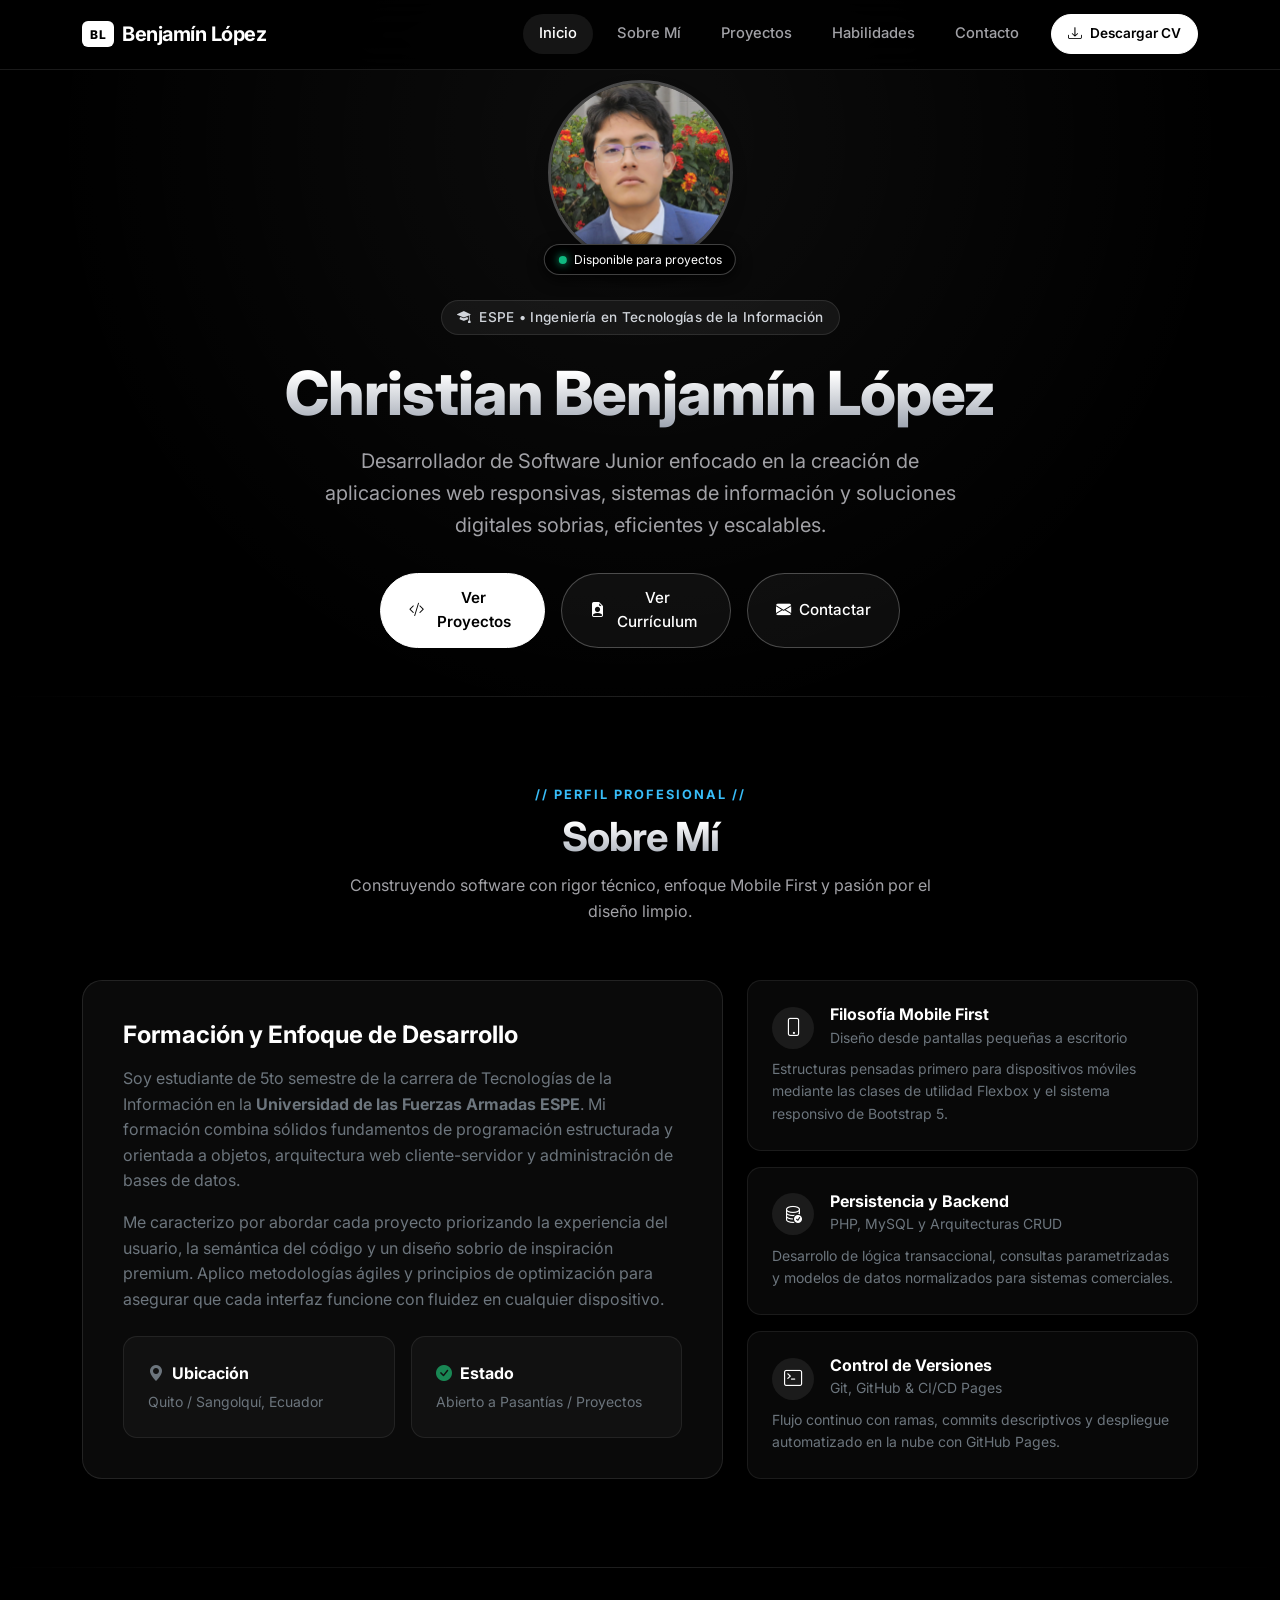
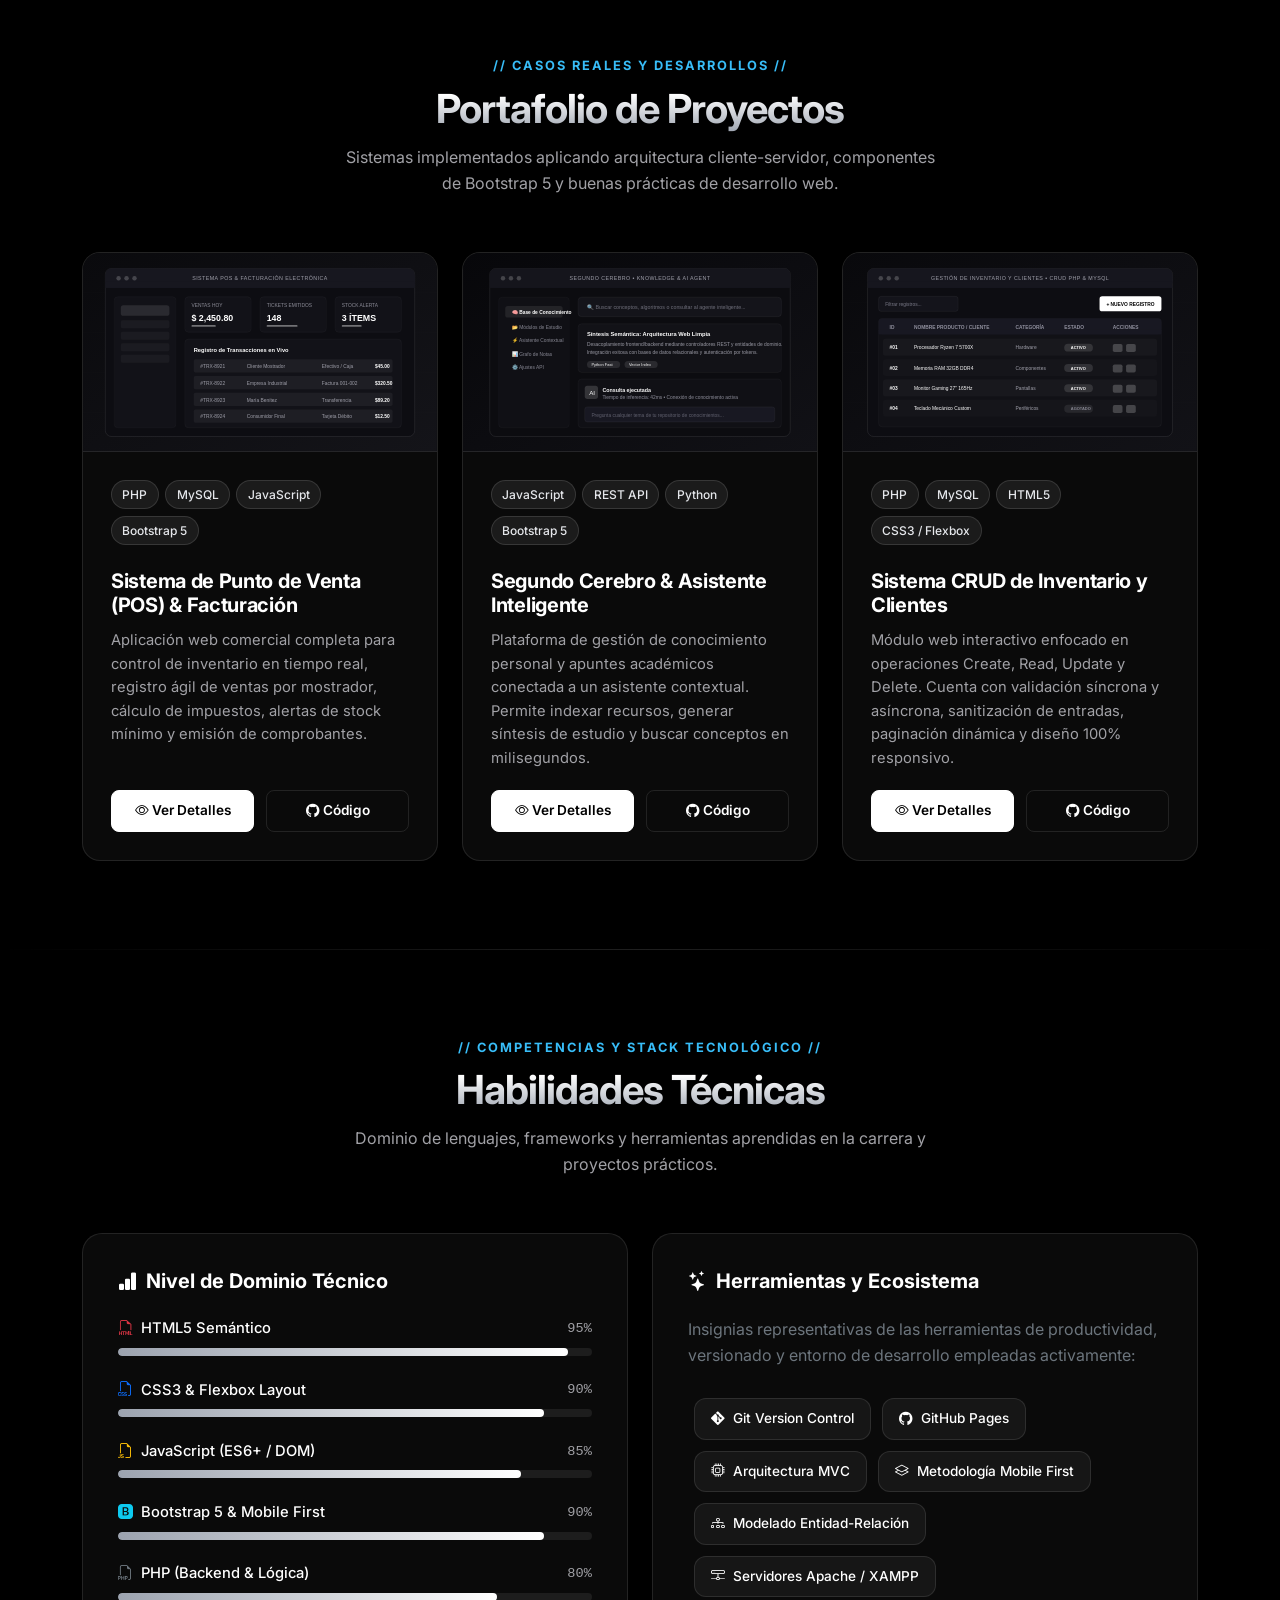
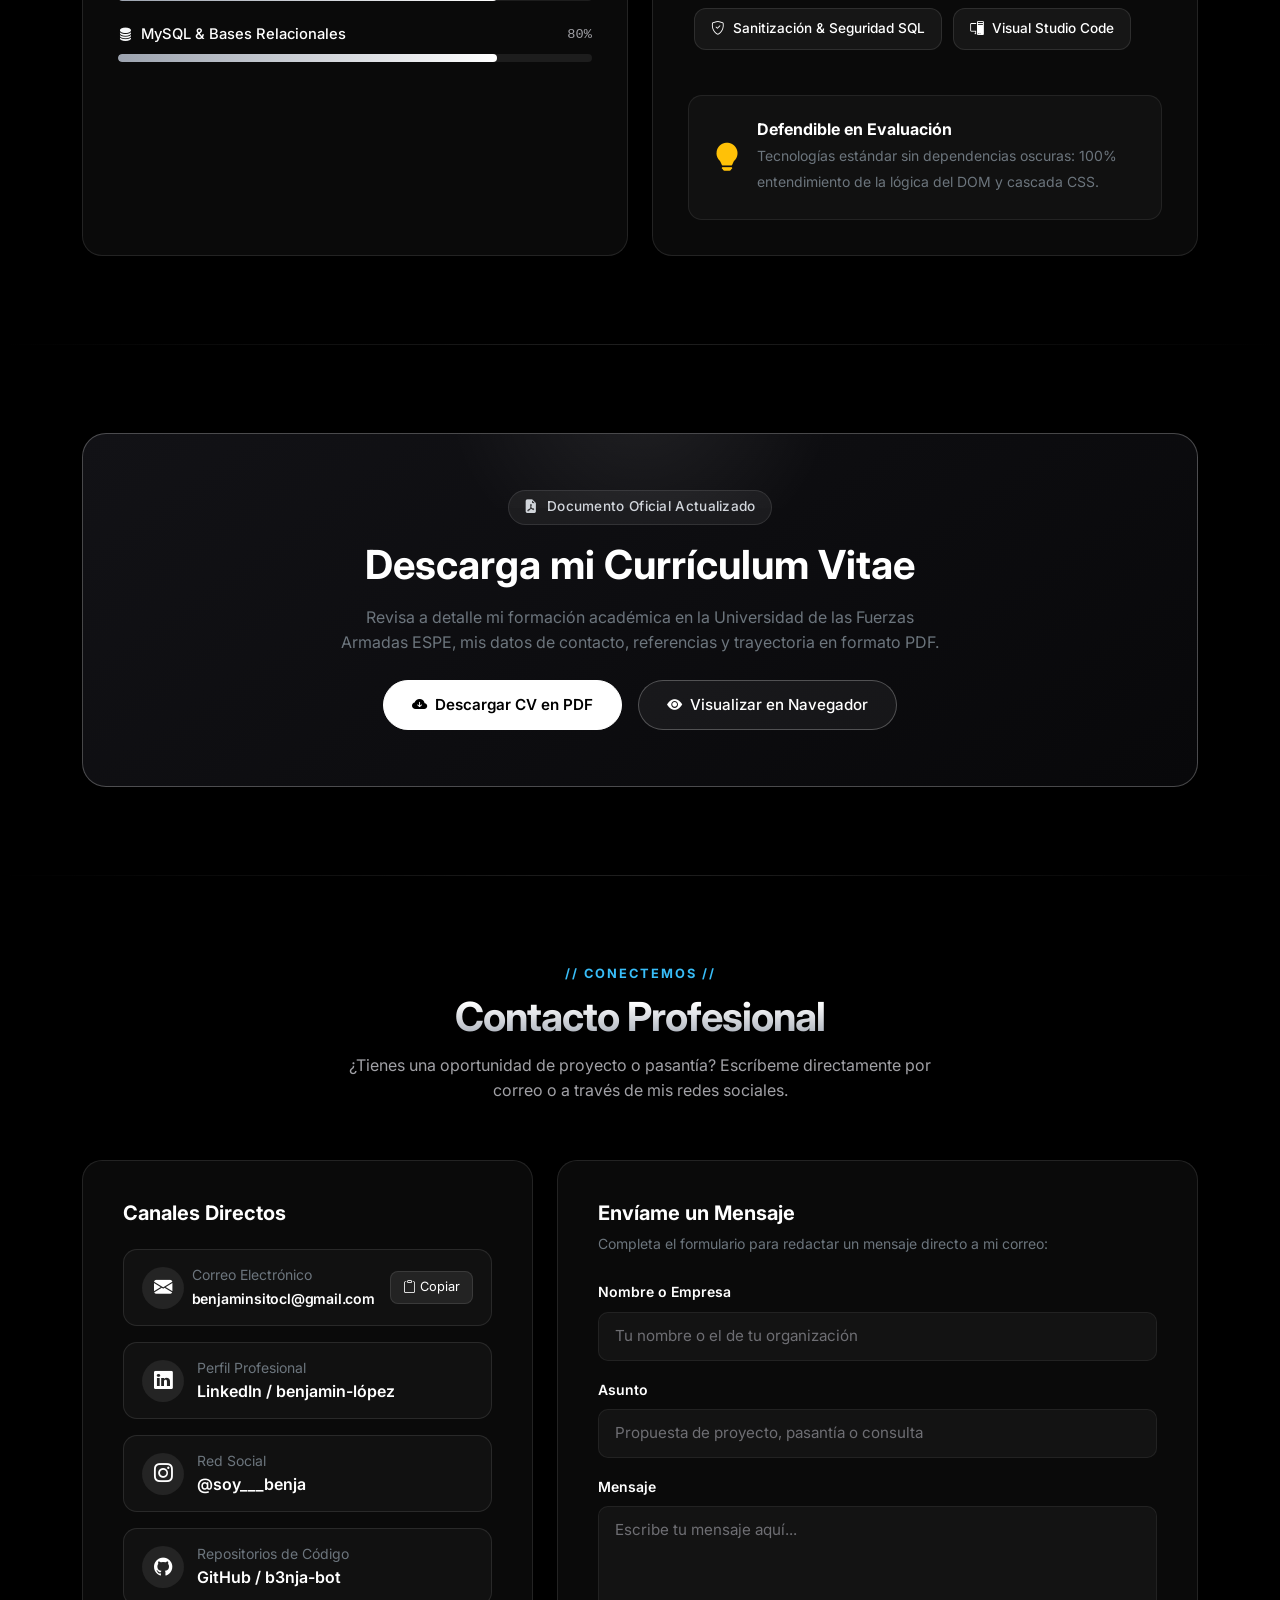
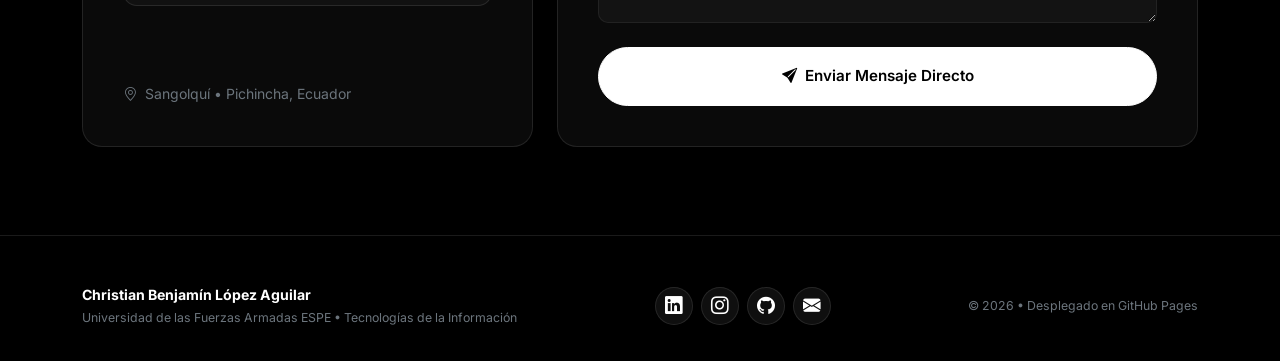
==== commit d579e6bf: "feat: actualizar perfil y enlaces a b3nja-bot" ====
--- a/index.html
+++ b/index.html
@@ -232,7 +232,7 @@
                 <button type="button" class="btn-project btn-project-main" data-bs-toggle="modal" data-bs-target="#modalPos">
                   <i class="bi bi-eye"></i> Ver Detalles
                 </button>
-                <a href="https://github.com/benjamin-lopez" target="_blank" rel="noopener noreferrer" class="btn-project btn-project-outline">
+                <a href="https://github.com/b3nja-bot" target="_blank" rel="noopener noreferrer" class="btn-project btn-project-outline">
                   <i class="bi bi-github"></i> Código
                 </a>
               </div>
@@ -261,7 +261,7 @@
                 <button type="button" class="btn-project btn-project-main" data-bs-toggle="modal" data-bs-target="#modalBrain">
                   <i class="bi bi-eye"></i> Ver Detalles
                 </button>
-                <a href="https://github.com/benjamin-lopez" target="_blank" rel="noopener noreferrer" class="btn-project btn-project-outline">
+                <a href="https://github.com/b3nja-bot" target="_blank" rel="noopener noreferrer" class="btn-project btn-project-outline">
                   <i class="bi bi-github"></i> Código
                 </a>
               </div>
@@ -290,7 +290,7 @@
                 <button type="button" class="btn-project btn-project-main" data-bs-toggle="modal" data-bs-target="#modalCrud">
                   <i class="bi bi-eye"></i> Ver Detalles
                 </button>
-                <a href="https://github.com/benjamin-lopez" target="_blank" rel="noopener noreferrer" class="btn-project btn-project-outline">
+                <a href="https://github.com/b3nja-bot" target="_blank" rel="noopener noreferrer" class="btn-project btn-project-outline">
                   <i class="bi bi-github"></i> Código
                 </a>
               </div>
@@ -522,11 +522,11 @@
               </a>
 
               <!-- GitHub -->
-              <a href="https://github.com/benjamin-lopez" target="_blank" rel="noopener noreferrer" class="contact-link-box">
+              <a href="https://github.com/b3nja-bot" target="_blank" rel="noopener noreferrer" class="contact-link-box">
                 <div class="contact-icon-circle"><i class="bi bi-github"></i></div>
                 <div>
                   <small class="text-secondary d-block">Repositorios de Código</small>
-                  <span class="fw-semibold text-white">GitHub / benjamin-lopez</span>
+                  <span class="fw-semibold text-white">GitHub / b3nja-bot</span>
                 </div>
               </a>
             </div>
@@ -593,7 +593,7 @@
           <a href="https://www.instagram.com/soy___benja?srtk=bWE3M2FxMW0xbjNr" target="_blank" rel="noopener noreferrer" class="social-icon-btn" aria-label="Instagram">
             <i class="bi bi-instagram"></i>
           </a>
-          <a href="https://github.com/benjamin-lopez" target="_blank" rel="noopener noreferrer" class="social-icon-btn" aria-label="GitHub">
+          <a href="https://github.com/b3nja-bot" target="_blank" rel="noopener noreferrer" class="social-icon-btn" aria-label="GitHub">
             <i class="bi bi-github"></i>
           </a>
           <a href="mailto:benjaminsitocl@gmail.com" class="social-icon-btn" aria-label="Email">
@@ -635,7 +635,7 @@
         </div>
         <div class="modal-footer border-top border-secondary">
           <button type="button" class="btn btn-outline-light btn-sm" data-bs-dismiss="modal">Cerrar</button>
-          <a href="https://github.com/benjamin-lopez" target="_blank" class="btn btn-light btn-sm fw-bold">Ver en GitHub</a>
+          <a href="https://github.com/b3nja-bot" target="_blank" class="btn btn-light btn-sm fw-bold">Ver en GitHub</a>
         </div>
       </div>
     </div>
@@ -666,7 +666,7 @@
         </div>
         <div class="modal-footer border-top border-secondary">
           <button type="button" class="btn btn-outline-light btn-sm" data-bs-dismiss="modal">Cerrar</button>
-          <a href="https://github.com/benjamin-lopez" target="_blank" class="btn btn-light btn-sm fw-bold">Ver en GitHub</a>
+          <a href="https://github.com/b3nja-bot" target="_blank" class="btn btn-light btn-sm fw-bold">Ver en GitHub</a>
         </div>
       </div>
     </div>
@@ -697,7 +697,7 @@
         </div>
         <div class="modal-footer border-top border-secondary">
           <button type="button" class="btn btn-outline-light btn-sm" data-bs-dismiss="modal">Cerrar</button>
-          <a href="https://github.com/benjamin-lopez" target="_blank" class="btn btn-light btn-sm fw-bold">Ver en GitHub</a>
+          <a href="https://github.com/b3nja-bot" target="_blank" class="btn btn-light btn-sm fw-bold">Ver en GitHub</a>
         </div>
       </div>
     </div>
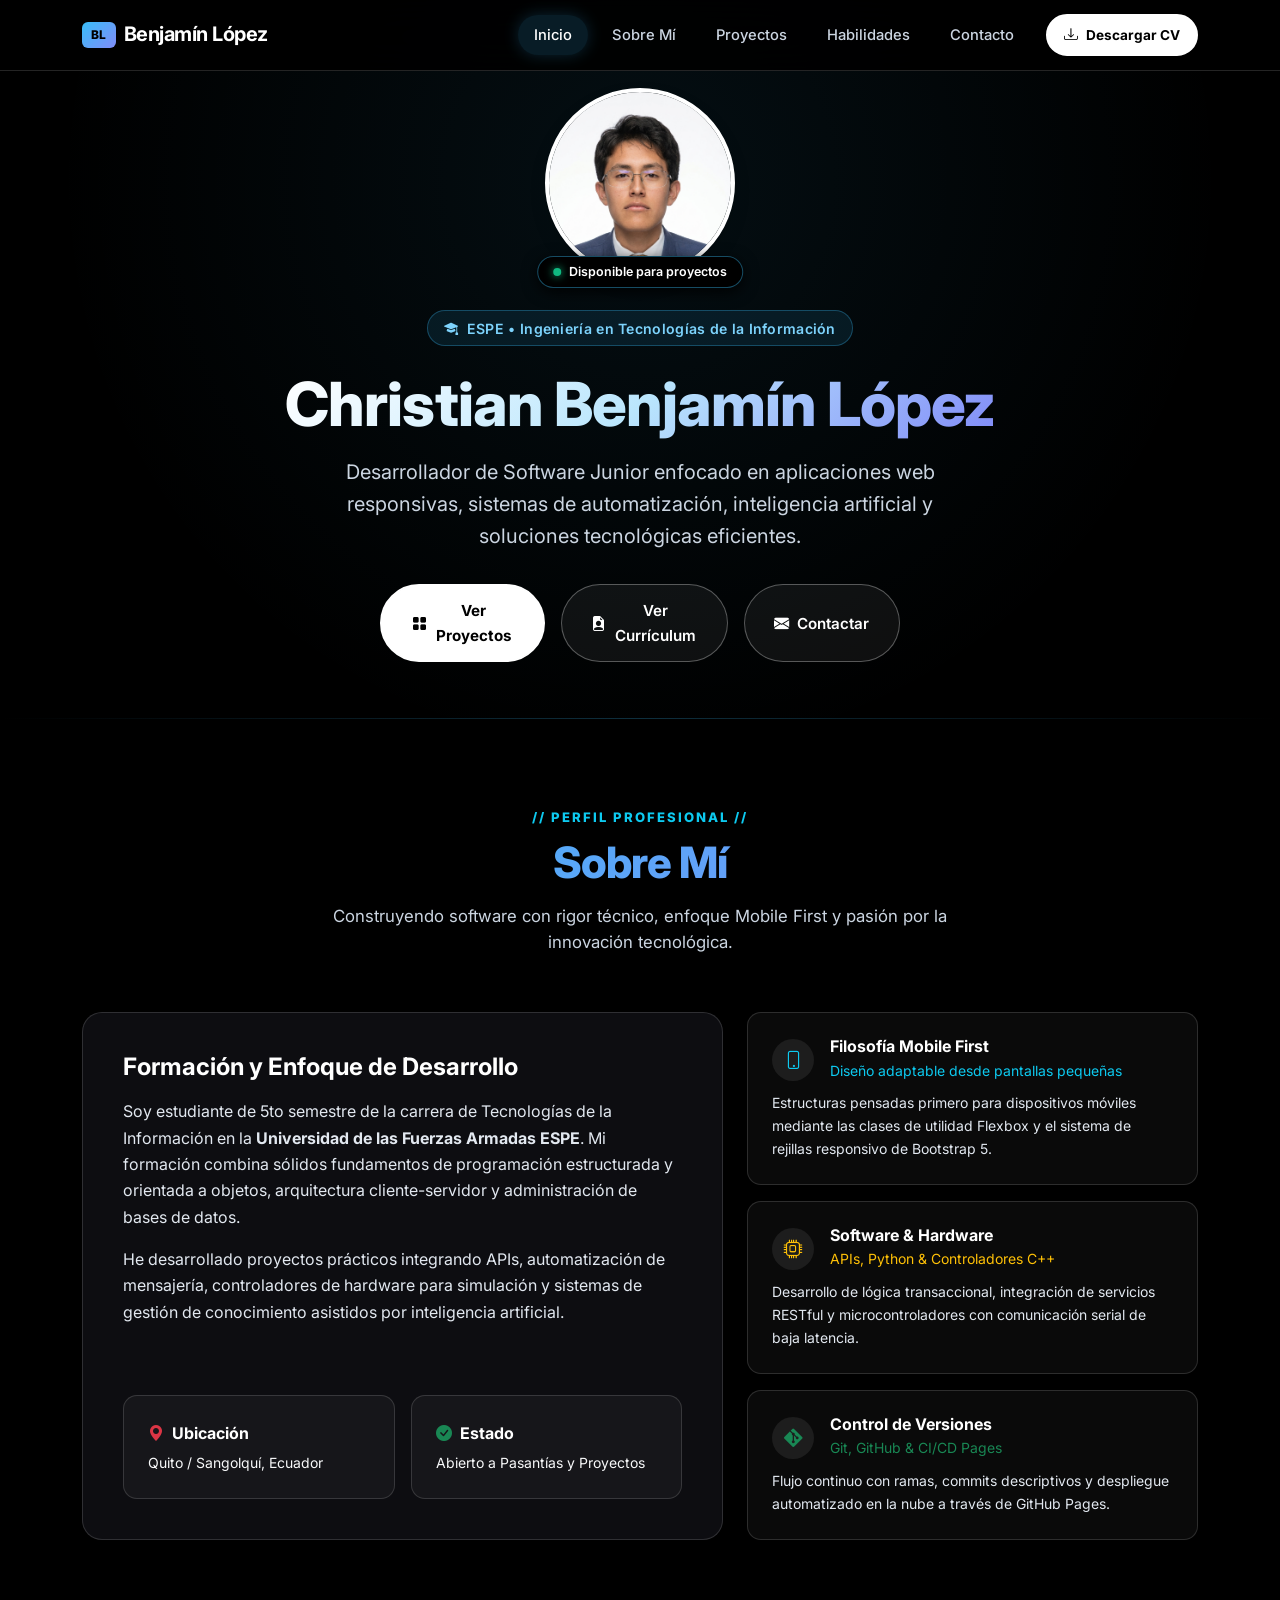
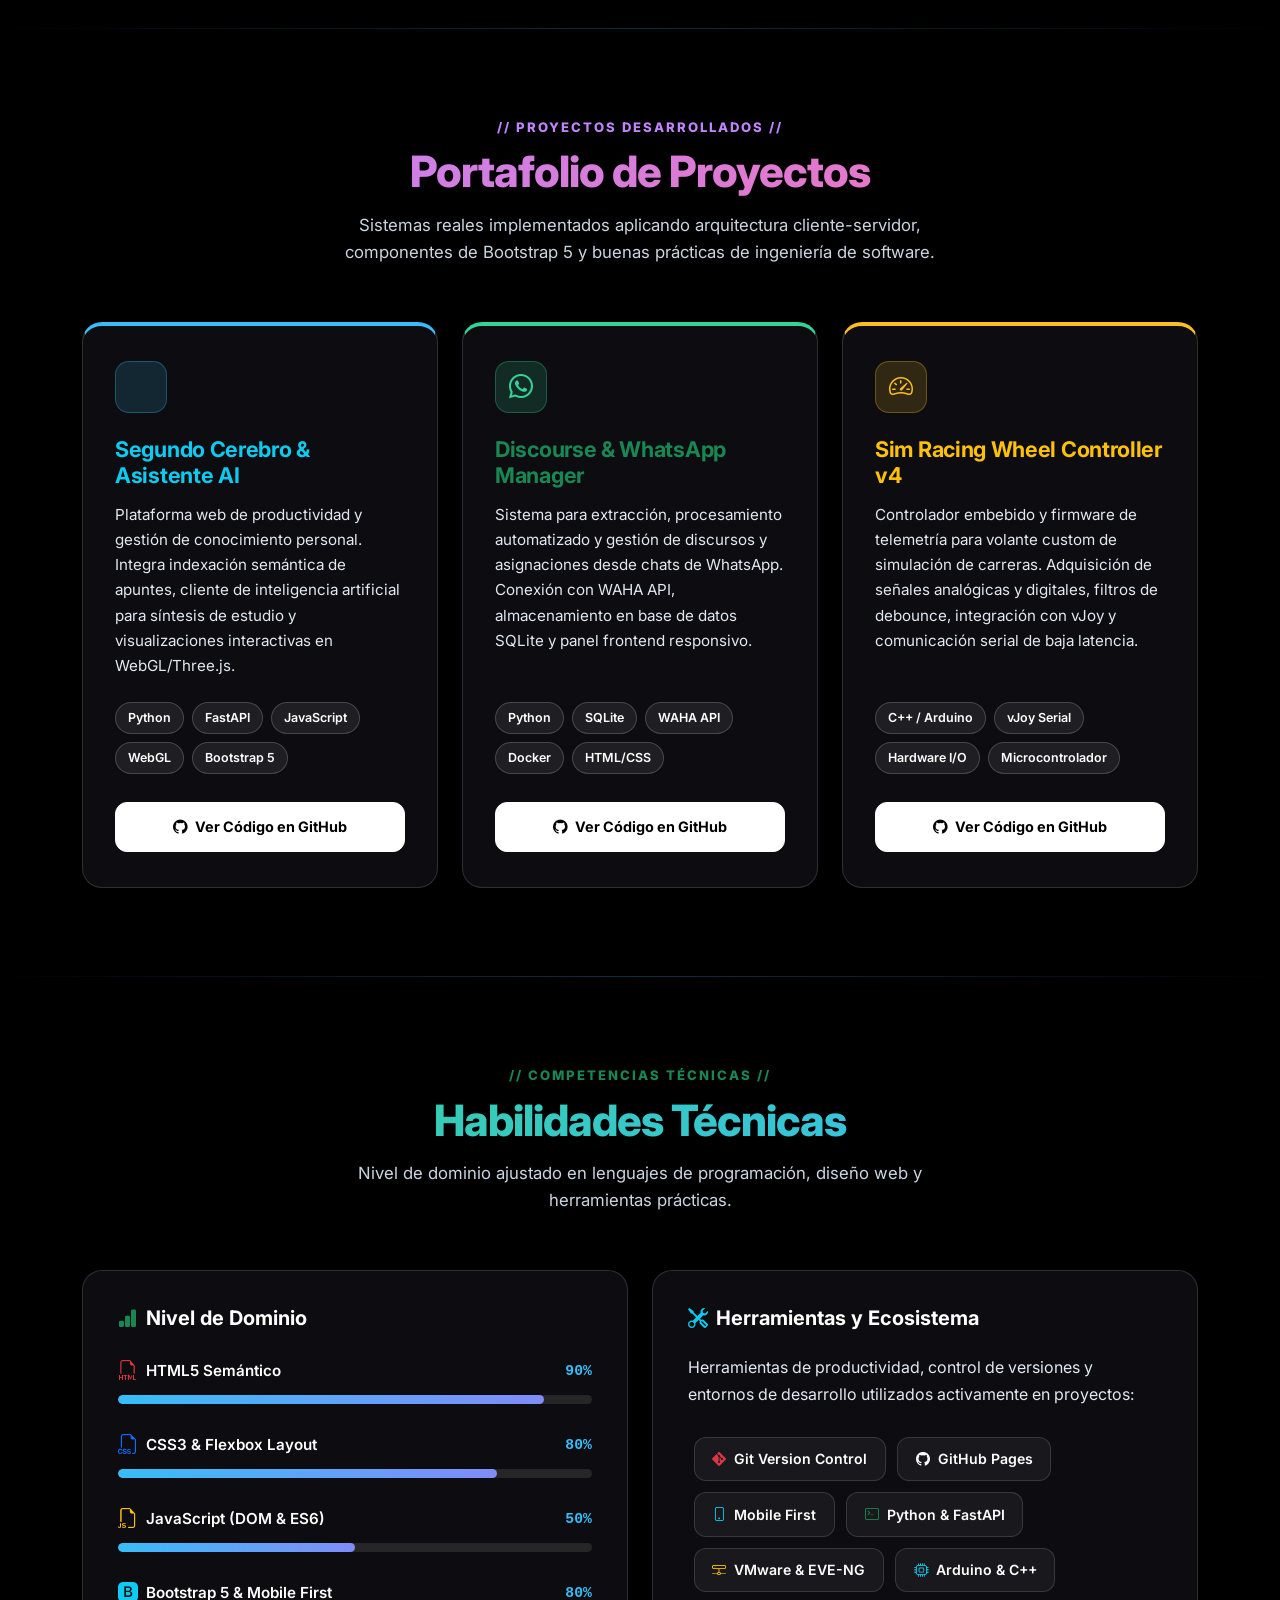
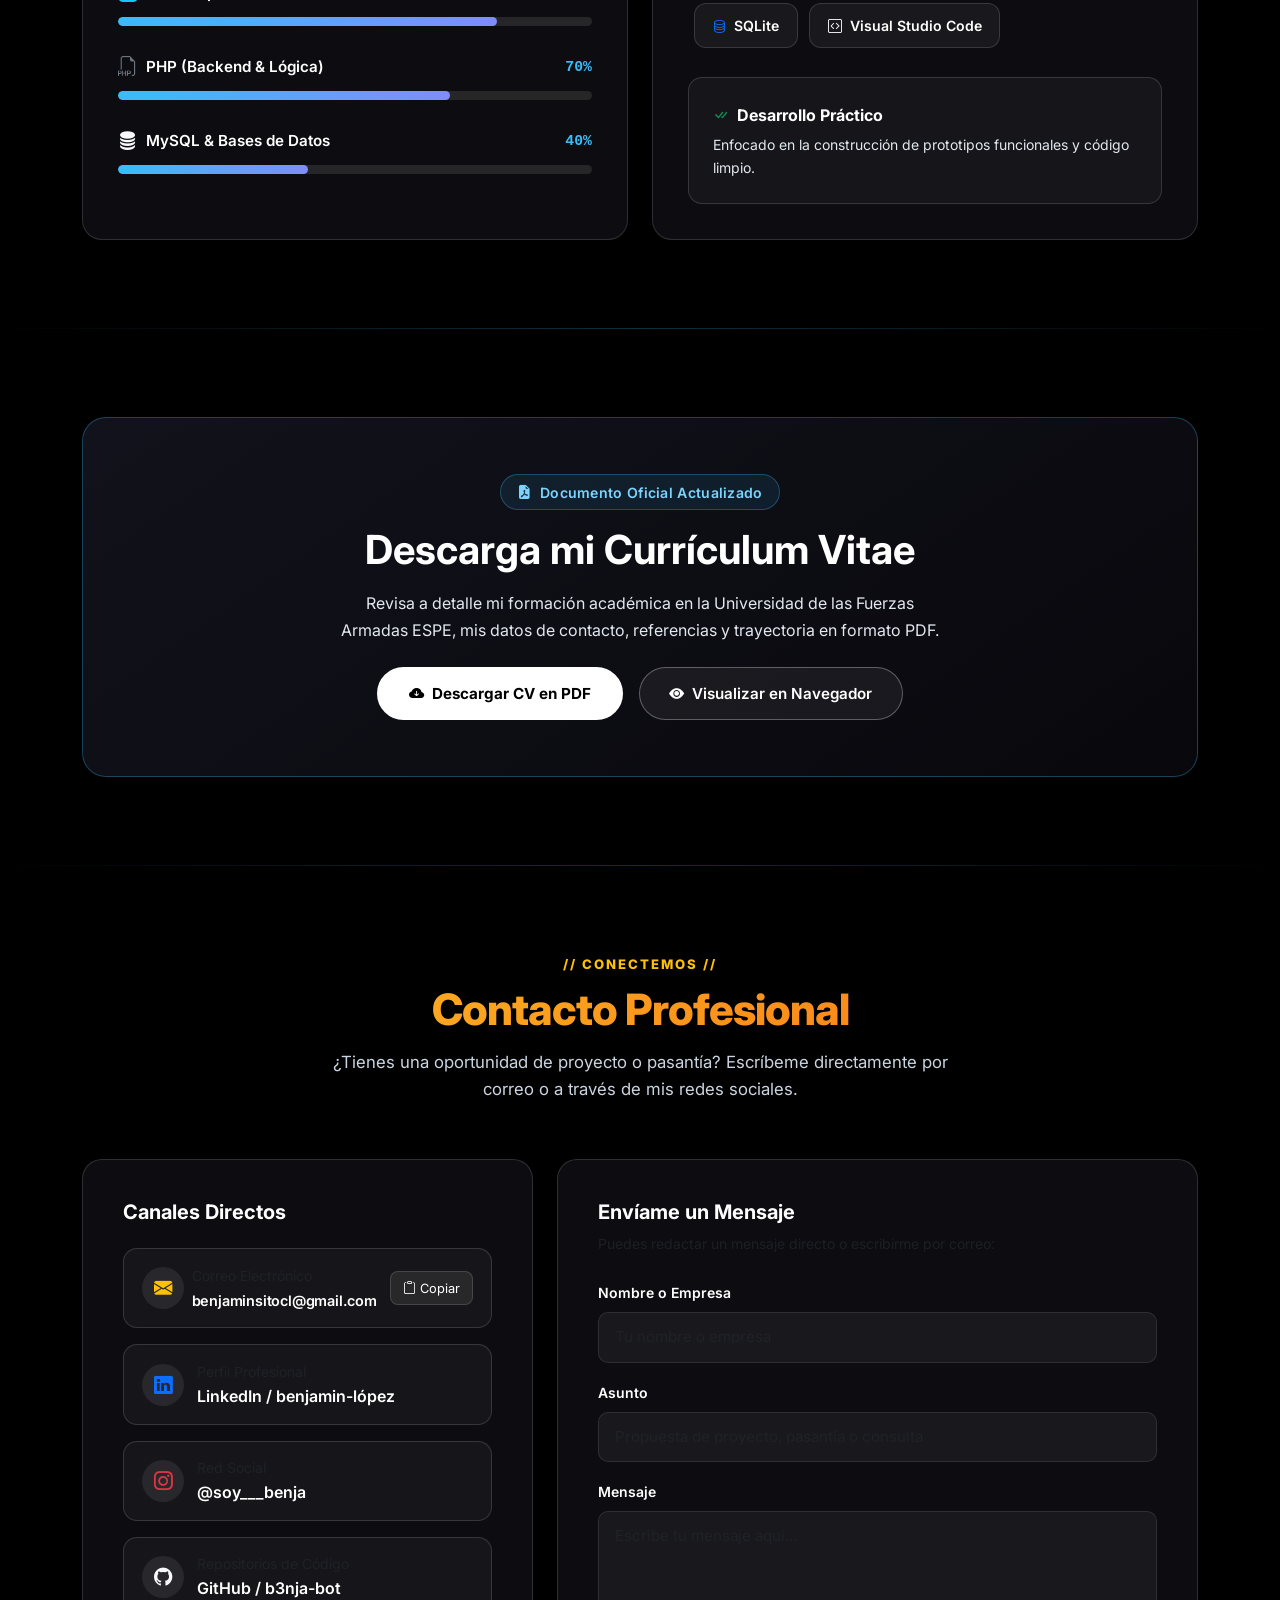
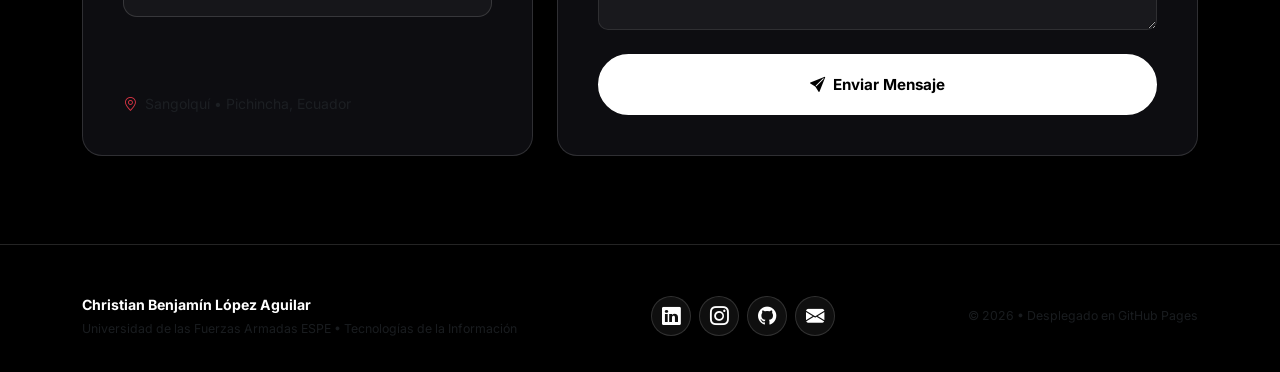
==== commit 4dd46a73: "feat: actualizar proyectos reales, foto studio de src, habilidades y sincronizar en Parcial 1/Debere" ====
--- a/index.html
+++ b/index.html
@@ -8,7 +8,7 @@
   <meta name="author" content="Christian Benjamín López Aguilar">
   <title>Benjamín López | Portafolio Profesional</title>
 
-  <!-- Google Fonts: Inter para estética sobria y moderna -->
+  <!-- Google Fonts: Inter para máxima legibilidad y estética sobria -->
   <link rel="preconnect" href="https://fonts.googleapis.com">
   <link rel="preconnect" href="https://fonts.gstatic.com" crossorigin>
   <link href="https://fonts.googleapis.com/css2?family=Inter:wght@300;400;500;600;700;800&display=swap" rel="stylesheet">
@@ -66,9 +66,9 @@
   <section id="inicio" class="hero-section d-flex align-items-center">
     <div class="container d-flex flex-column align-items-center text-center">
       
-      <!-- Foto de Perfil Circular Profesional -->
+      <!-- Foto de Perfil Circular Profesional desde SRC -->
       <div class="hero-avatar-wrapper">
-        <img src="img/perfil.jpg" alt="Foto profesional de Benjamín López" class="rounded-circle hero-avatar shadow">
+        <img src="img/perfil.png" alt="Foto profesional de Benjamín López" class="rounded-circle hero-avatar shadow">
         <div class="hero-status-pill">
           <span class="status-dot"></span>
           <span>Disponible para proyectos</span>
@@ -81,18 +81,18 @@
       </div>
 
       <!-- Título Principal y Perfil -->
-      <h1 class="hero-title text-gradient">
+      <h1 class="hero-title text-gradient-hero">
         Christian Benjamín López
       </h1>
       
-      <p class="hero-subtitle text-hover-effect">
-        Desarrollador de Software Junior enfocado en la creación de aplicaciones web responsivas, sistemas de información y soluciones digitales sobrias, eficientes y escalables.
+      <p class="hero-subtitle">
+        Desarrollador de Software Junior enfocado en aplicaciones web responsivas, sistemas de automatización, inteligencia artificial y soluciones tecnológicas eficientes.
       </p>
 
       <!-- Botones de Llamado a la Acción (Flexbox) -->
       <div class="d-flex flex-column flex-sm-row gap-3 justify-content-center w-100" style="max-width: 520px;">
         <a href="#proyectos" class="btn-samsung-primary">
-          <i class="bi bi-code-slash"></i> Ver Proyectos
+          <i class="bi bi-grid-fill"></i> Ver Proyectos
         </a>
         <a href="src/Curriculum_Benjamin_Lopez.pdf" target="_blank" class="btn-samsung-secondary">
           <i class="bi bi-file-earmark-person-fill"></i> Ver Currículum
@@ -112,10 +112,10 @@
     <div class="container">
       
       <div class="section-header">
-        <span class="section-label">// PERFIL PROFESIONAL //</span>
-        <h2 class="section-heading text-gradient">Sobre Mí</h2>
+        <span class="section-label text-info">// PERFIL PROFESIONAL //</span>
+        <h2 class="section-heading text-gradient-cyan">Sobre Mí</h2>
         <p class="section-description">
-          Construyendo software con rigor técnico, enfoque Mobile First y pasión por el diseño limpio.
+          Construyendo software con rigor técnico, enfoque Mobile First y pasión por la innovación tecnológica.
         </p>
       </div>
 
@@ -124,11 +124,11 @@
           <div class="about-card h-100 d-flex flex-column justify-content-between">
             <div>
               <h3 class="h4 text-white mb-3 fw-bold">Formación y Enfoque de Desarrollo</h3>
-              <p class="text-secondary mb-3">
-                Soy estudiante de 5to semestre de la carrera de Tecnologías de la Información en la <strong>Universidad de las Fuerzas Armadas ESPE</strong>. Mi formación combina sólidos fundamentos de programación estructurada y orientada a objetos, arquitectura web cliente-servidor y administración de bases de datos.
+              <p class="mb-3">
+                Soy estudiante de 5to semestre de la carrera de Tecnologías de la Información en la <strong>Universidad de las Fuerzas Armadas ESPE</strong>. Mi formación combina sólidos fundamentos de programación estructurada y orientada a objetos, arquitectura cliente-servidor y administración de bases de datos.
               </p>
-              <p class="text-secondary mb-4">
-                Me caracterizo por abordar cada proyecto priorizando la experiencia del usuario, la semántica del código y un diseño sobrio de inspiración premium. Aplico metodologías ágiles y principios de optimización para asegurar que cada interfaz funcione con fluidez en cualquier dispositivo.
+              <p class="mb-4">
+                He desarrollado proyectos prácticos integrando APIs, automatización de mensajería, controladores de hardware para simulación y sistemas de gestión de conocimiento asistidos por inteligencia artificial.
               </p>
             </div>
 
@@ -136,14 +136,14 @@
             <div class="row g-3">
               <div class="col-12 col-sm-6">
                 <div class="about-highlight-box">
-                  <div class="text-white fw-bold mb-1"><i class="bi bi-geo-alt-fill text-secondary me-2"></i>Ubicación</div>
-                  <div class="text-secondary small">Quito / Sangolquí, Ecuador</div>
+                  <div class="text-white fw-bold mb-1"><i class="bi bi-geo-alt-fill text-danger me-2"></i>Ubicación</div>
+                  <div class="text-light small">Quito / Sangolquí, Ecuador</div>
                 </div>
               </div>
               <div class="col-12 col-sm-6">
                 <div class="about-highlight-box">
                   <div class="text-white fw-bold mb-1"><i class="bi bi-check-circle-fill text-success me-2"></i>Estado</div>
-                  <div class="text-secondary small">Abierto a Pasantías / Proyectos</div>
+                  <div class="text-light small">Abierto a Pasantías y Proyectos</div>
                 </div>
               </div>
             </div>
@@ -156,35 +156,35 @@
             
             <div class="about-highlight-box flex-fill">
               <div class="d-flex align-items-center gap-3 mb-2">
-                <div class="contact-icon-circle"><i class="bi bi-phone"></i></div>
+                <div class="contact-icon-circle text-info"><i class="bi bi-phone"></i></div>
                 <div>
                   <h4 class="h6 text-white mb-0 fw-bold">Filosofía Mobile First</h4>
-                  <small class="text-secondary">Diseño desde pantallas pequeñas a escritorio</small>
-                </div>
-              </div>
-              <p class="text-secondary small mb-0">Estructuras pensadas primero para dispositivos móviles mediante las clases de utilidad Flexbox y el sistema responsivo de Bootstrap 5.</p>
+                  <small class="text-info">Diseño adaptable desde pantallas pequeñas</small>
+                </div>
+              </div>
+              <p class="small mb-0">Estructuras pensadas primero para dispositivos móviles mediante las clases de utilidad Flexbox y el sistema de rejillas responsivo de Bootstrap 5.</p>
             </div>
 
             <div class="about-highlight-box flex-fill">
               <div class="d-flex align-items-center gap-3 mb-2">
-                <div class="contact-icon-circle"><i class="bi bi-database-check"></i></div>
+                <div class="contact-icon-circle text-warning"><i class="bi bi-cpu"></i></div>
                 <div>
-                  <h4 class="h6 text-white mb-0 fw-bold">Persistencia y Backend</h4>
-                  <small class="text-secondary">PHP, MySQL y Arquitecturas CRUD</small>
-                </div>
-              </div>
-              <p class="text-secondary small mb-0">Desarrollo de lógica transaccional, consultas parametrizadas y modelos de datos normalizados para sistemas comerciales.</p>
+                  <h4 class="h6 text-white mb-0 fw-bold">Software &amp; Hardware</h4>
+                  <small class="text-warning">APIs, Python &amp; Controladores C++</small>
+                </div>
+              </div>
+              <p class="small mb-0">Desarrollo de lógica transaccional, integración de servicios RESTful y microcontroladores con comunicación serial de baja latencia.</p>
             </div>
 
             <div class="about-highlight-box flex-fill">
               <div class="d-flex align-items-center gap-3 mb-2">
-                <div class="contact-icon-circle"><i class="bi bi-terminal"></i></div>
+                <div class="contact-icon-circle text-success"><i class="bi bi-git"></i></div>
                 <div>
                   <h4 class="h6 text-white mb-0 fw-bold">Control de Versiones</h4>
-                  <small class="text-secondary">Git, GitHub &amp; CI/CD Pages</small>
-                </div>
-              </div>
-              <p class="text-secondary small mb-0">Flujo continuo con ramas, commits descriptivos y despliegue automatizado en la nube con GitHub Pages.</p>
+                  <small class="text-success">Git, GitHub &amp; CI/CD Pages</small>
+                </div>
+              </div>
+              <p class="small mb-0">Flujo continuo con ramas, commits descriptivos y despliegue automatizado en la nube a través de GitHub Pages.</p>
             </div>
 
           </div>
@@ -201,100 +201,81 @@
     <div class="container">
       
       <div class="section-header">
-        <span class="section-label">// CASOS REALES Y DESARROLLOS //</span>
-        <h2 class="section-heading text-gradient">Portafolio de Proyectos</h2>
+        <span class="section-label" style="color: #c084fc;">// PROYECTOS DESARROLLADOS //</span>
+        <h2 class="section-heading text-gradient-purple">Portafolio de Proyectos</h2>
         <p class="section-description">
-          Sistemas implementados aplicando arquitectura cliente-servidor, componentes de Bootstrap 5 y buenas prácticas de desarrollo web.
+          Sistemas reales implementados aplicando arquitectura cliente-servidor, componentes de Bootstrap 5 y buenas prácticas de ingeniería de software.
         </p>
       </div>
 
       <!-- Grilla de Bootstrap: 1 tarjeta por fila en móviles (col-12) y 3 en escritorio (col-md-4) -->
       <div class="row g-4">
 
-        <!-- // TARJETA PROYECTO 1: SISTEMA POS // -->
+        <!-- // PROYECTO 1: SEGUNDO CEREBRO AI // -->
         <div class="col-12 col-md-4">
-          <div class="project-card">
-            <div class="project-img-wrapper">
-              <img src="img/proyecto-pos.svg" alt="Mockup del Sistema de Punto de Venta POS" class="project-img">
-            </div>
-            <div class="project-body">
-              <div class="tech-badge-container">
-                <span class="tech-badge">PHP</span>
-                <span class="tech-badge">MySQL</span>
-                <span class="tech-badge">JavaScript</span>
-                <span class="tech-badge">Bootstrap 5</span>
-              </div>
-              <h3 class="project-title">Sistema de Punto de Venta (POS) &amp; Facturación</h3>
-              <p class="project-desc">
-                Aplicación web comercial completa para control de inventario en tiempo real, registro ágil de ventas por mostrador, cálculo de impuestos, alertas de stock mínimo y emisión de comprobantes.
-              </p>
-              <div class="project-actions">
-                <button type="button" class="btn-project btn-project-main" data-bs-toggle="modal" data-bs-target="#modalPos">
-                  <i class="bi bi-eye"></i> Ver Detalles
-                </button>
-                <a href="https://github.com/b3nja-bot" target="_blank" rel="noopener noreferrer" class="btn-project btn-project-outline">
-                  <i class="bi bi-github"></i> Código
-                </a>
-              </div>
-            </div>
-          </div>
-        </div>
-
-        <!-- // TARJETA PROYECTO 2: SEGUNDO CEREBRO // -->
+          <div class="project-card project-card-cyan">
+            <div class="project-icon-wrapper project-icon-cyan">
+              <i class="bi bi-brain"></i>
+            </div>
+            <h3 class="project-title text-info">Segundo Cerebro &amp; Asistente AI</h3>
+            <p class="project-desc">
+              Plataforma web de productividad y gestión de conocimiento personal. Integra indexación semántica de apuntes, cliente de inteligencia artificial para síntesis de estudio y visualizaciones interactivas en WebGL/Three.js.
+            </p>
+            <div class="tech-badge-container">
+              <span class="tech-badge">Python</span>
+              <span class="tech-badge">FastAPI</span>
+              <span class="tech-badge">JavaScript</span>
+              <span class="tech-badge">WebGL</span>
+              <span class="tech-badge">Bootstrap 5</span>
+            </div>
+            <a href="https://github.com/b3nja-bot" target="_blank" rel="noopener noreferrer" class="btn-project-code">
+              <i class="bi bi-github"></i> Ver Código en GitHub
+            </a>
+          </div>
+        </div>
+
+        <!-- // PROYECTO 2: DISCOURSE MANAGER // -->
         <div class="col-12 col-md-4">
-          <div class="project-card">
-            <div class="project-img-wrapper">
-              <img src="img/proyecto-segundo-cerebro.svg" alt="Mockup de Segundo Cerebro Asistente Inteligente" class="project-img">
-            </div>
-            <div class="project-body">
-              <div class="tech-badge-container">
-                <span class="tech-badge">JavaScript</span>
-                <span class="tech-badge">REST API</span>
-                <span class="tech-badge">Python</span>
-                <span class="tech-badge">Bootstrap 5</span>
-              </div>
-              <h3 class="project-title">Segundo Cerebro &amp; Asistente Inteligente</h3>
-              <p class="project-desc">
-                Plataforma de gestión de conocimiento personal y apuntes académicos conectada a un asistente contextual. Permite indexar recursos, generar síntesis de estudio y buscar conceptos en milisegundos.
-              </p>
-              <div class="project-actions">
-                <button type="button" class="btn-project btn-project-main" data-bs-toggle="modal" data-bs-target="#modalBrain">
-                  <i class="bi bi-eye"></i> Ver Detalles
-                </button>
-                <a href="https://github.com/b3nja-bot" target="_blank" rel="noopener noreferrer" class="btn-project btn-project-outline">
-                  <i class="bi bi-github"></i> Código
-                </a>
-              </div>
-            </div>
-          </div>
-        </div>
-
-        <!-- // TARJETA PROYECTO 3: CRUD EMPRESARIAL // -->
+          <div class="project-card project-card-emerald">
+            <div class="project-icon-wrapper project-icon-emerald">
+              <i class="bi bi-whatsapp"></i>
+            </div>
+            <h3 class="project-title text-success">Discourse &amp; WhatsApp Manager</h3>
+            <p class="project-desc">
+              Sistema para extracción, procesamiento automatizado y gestión de discursos y asignaciones desde chats de WhatsApp. Conexión con WAHA API, almacenamiento en base de datos SQLite y panel frontend responsivo.
+            </p>
+            <div class="tech-badge-container">
+              <span class="tech-badge">Python</span>
+              <span class="tech-badge">SQLite</span>
+              <span class="tech-badge">WAHA API</span>
+              <span class="tech-badge">Docker</span>
+              <span class="tech-badge">HTML/CSS</span>
+            </div>
+            <a href="https://github.com/b3nja-bot" target="_blank" rel="noopener noreferrer" class="btn-project-code">
+              <i class="bi bi-github"></i> Ver Código en GitHub
+            </a>
+          </div>
+        </div>
+
+        <!-- // PROYECTO 3: SIM RACING TELEMETRY // -->
         <div class="col-12 col-md-4">
-          <div class="project-card">
-            <div class="project-img-wrapper">
-              <img src="img/proyecto-crud.svg" alt="Mockup del Sistema CRUD Empresarial" class="project-img">
-            </div>
-            <div class="project-body">
-              <div class="tech-badge-container">
-                <span class="tech-badge">PHP</span>
-                <span class="tech-badge">MySQL</span>
-                <span class="tech-badge">HTML5</span>
-                <span class="tech-badge">CSS3 / Flexbox</span>
-              </div>
-              <h3 class="project-title">Sistema CRUD de Inventario y Clientes</h3>
-              <p class="project-desc">
-                Módulo web interactivo enfocado en operaciones Create, Read, Update y Delete. Cuenta con validación síncrona y asíncrona, sanitización de entradas, paginación dinámica y diseño 100% responsivo.
-              </p>
-              <div class="project-actions">
-                <button type="button" class="btn-project btn-project-main" data-bs-toggle="modal" data-bs-target="#modalCrud">
-                  <i class="bi bi-eye"></i> Ver Detalles
-                </button>
-                <a href="https://github.com/b3nja-bot" target="_blank" rel="noopener noreferrer" class="btn-project btn-project-outline">
-                  <i class="bi bi-github"></i> Código
-                </a>
-              </div>
-            </div>
+          <div class="project-card project-card-amber">
+            <div class="project-icon-wrapper project-icon-amber">
+              <i class="bi bi-speedometer2"></i>
+            </div>
+            <h3 class="project-title text-warning">Sim Racing Wheel Controller v4</h3>
+            <p class="project-desc">
+              Controlador embebido y firmware de telemetría para volante custom de simulación de carreras. Adquisición de señales analógicas y digitales, filtros de debounce, integración con vJoy y comunicación serial de baja latencia.
+            </p>
+            <div class="tech-badge-container">
+              <span class="tech-badge">C++ / Arduino</span>
+              <span class="tech-badge">vJoy Serial</span>
+              <span class="tech-badge">Hardware I/O</span>
+              <span class="tech-badge">Microcontrolador</span>
+            </div>
+            <a href="https://github.com/b3nja-bot" target="_blank" rel="noopener noreferrer" class="btn-project-code">
+              <i class="bi bi-github"></i> Ver Código en GitHub
+            </a>
           </div>
         </div>
 
@@ -310,10 +291,10 @@
     <div class="container">
       
       <div class="section-header">
-        <span class="section-label">// COMPETENCIAS Y STACK TECNOLÓGICO //</span>
-        <h2 class="section-heading text-gradient">Habilidades Técnicas</h2>
+        <span class="section-label text-success">// COMPETENCIAS TÉCNICAS //</span>
+        <h2 class="section-heading text-gradient-emerald">Habilidades Técnicas</h2>
         <p class="section-description">
-          Dominio de lenguajes, frameworks y herramientas aprendidas en la carrera y proyectos prácticos.
+          Nivel de dominio ajustado en lenguajes de programación, diseño web y herramientas prácticas.
         </p>
       </div>
 
@@ -323,72 +304,72 @@
         <div class="col-12 col-lg-6">
           <div class="skills-card">
             <h3 class="h5 text-white mb-4 fw-bold d-flex align-items-center gap-2">
-              <i class="bi bi-bar-chart-fill text-white"></i> Nivel de Dominio Técnico
+              <i class="bi bi-bar-chart-fill text-success"></i> Nivel de Dominio
             </h3>
 
-            <!-- Skill 1: HTML5 -->
+            <!-- Skill 1: HTML5 (90%) -->
             <div class="skill-item">
               <div class="skill-info">
-                <span class="skill-name"><i class="bi bi-filetype-html text-danger"></i> HTML5 Semántico</span>
-                <span class="skill-percent">95%</span>
-              </div>
-              <div class="progress custom-progress" role="progressbar" aria-label="HTML5" aria-valuenow="95" aria-valuemin="0" aria-valuemax="100">
-                <div class="progress-bar custom-progress-bar" style="width: 95%"></div>
-              </div>
-            </div>
-
-            <!-- Skill 2: CSS3 / Flexbox -->
+                <span class="skill-name"><i class="bi bi-filetype-html text-danger fs-5"></i> HTML5 Semántico</span>
+                <span class="skill-percent">90%</span>
+              </div>
+              <div class="progress custom-progress" role="progressbar" aria-label="HTML5" aria-valuenow="90" aria-valuemin="0" aria-valuemax="100">
+                <div class="progress-bar custom-progress-bar" style="width: 90%"></div>
+              </div>
+            </div>
+
+            <!-- Skill 2: CSS3 / Flexbox (80%) -->
             <div class="skill-item">
               <div class="skill-info">
-                <span class="skill-name"><i class="bi bi-filetype-css text-primary"></i> CSS3 &amp; Flexbox Layout</span>
-                <span class="skill-percent">90%</span>
-              </div>
-              <div class="progress custom-progress" role="progressbar" aria-label="CSS3" aria-valuenow="90" aria-valuemin="0" aria-valuemax="100">
-                <div class="progress-bar custom-progress-bar" style="width: 90%"></div>
-              </div>
-            </div>
-
-            <!-- Skill 3: JavaScript -->
+                <span class="skill-name"><i class="bi bi-filetype-css text-primary fs-5"></i> CSS3 &amp; Flexbox Layout</span>
+                <span class="skill-percent">80%</span>
+              </div>
+              <div class="progress custom-progress" role="progressbar" aria-label="CSS3" aria-valuenow="80" aria-valuemin="0" aria-valuemax="100">
+                <div class="progress-bar custom-progress-bar" style="width: 80%"></div>
+              </div>
+            </div>
+
+            <!-- Skill 3: JavaScript (50%) -->
             <div class="skill-item">
               <div class="skill-info">
-                <span class="skill-name"><i class="bi bi-filetype-js text-warning"></i> JavaScript (ES6+ / DOM)</span>
-                <span class="skill-percent">85%</span>
-              </div>
-              <div class="progress custom-progress" role="progressbar" aria-label="JavaScript" aria-valuenow="85" aria-valuemin="0" aria-valuemax="100">
-                <div class="progress-bar custom-progress-bar" style="width: 85%"></div>
-              </div>
-            </div>
-
-            <!-- Skill 4: Bootstrap 5 -->
+                <span class="skill-name"><i class="bi bi-filetype-js text-warning fs-5"></i> JavaScript (DOM &amp; ES6)</span>
+                <span class="skill-percent">50%</span>
+              </div>
+              <div class="progress custom-progress" role="progressbar" aria-label="JavaScript" aria-valuenow="50" aria-valuemin="0" aria-valuemax="100">
+                <div class="progress-bar custom-progress-bar" style="width: 50%"></div>
+              </div>
+            </div>
+
+            <!-- Skill 4: Bootstrap 5 (80%) -->
             <div class="skill-item">
               <div class="skill-info">
-                <span class="skill-name"><i class="bi bi-bootstrap-fill text-info"></i> Bootstrap 5 &amp; Mobile First</span>
-                <span class="skill-percent">90%</span>
-              </div>
-              <div class="progress custom-progress" role="progressbar" aria-label="Bootstrap 5" aria-valuenow="90" aria-valuemin="0" aria-valuemax="100">
-                <div class="progress-bar custom-progress-bar" style="width: 90%"></div>
-              </div>
-            </div>
-
-            <!-- Skill 5: PHP -->
+                <span class="skill-name"><i class="bi bi-bootstrap-fill text-info fs-5"></i> Bootstrap 5 &amp; Mobile First</span>
+                <span class="skill-percent">80%</span>
+              </div>
+              <div class="progress custom-progress" role="progressbar" aria-label="Bootstrap 5" aria-valuenow="80" aria-valuemin="0" aria-valuemax="100">
+                <div class="progress-bar custom-progress-bar" style="width: 80%"></div>
+              </div>
+            </div>
+
+            <!-- Skill 5: PHP (70%) -->
             <div class="skill-item">
               <div class="skill-info">
-                <span class="skill-name"><i class="bi bi-filetype-php text-secondary"></i> PHP (Backend &amp; Lógica)</span>
-                <span class="skill-percent">80%</span>
-              </div>
-              <div class="progress custom-progress" role="progressbar" aria-label="PHP" aria-valuenow="80" aria-valuemin="0" aria-valuemax="100">
-                <div class="progress-bar custom-progress-bar" style="width: 80%"></div>
-              </div>
-            </div>
-
-            <!-- Skill 6: MySQL -->
+                <span class="skill-name"><i class="bi bi-filetype-php text-secondary fs-5"></i> PHP (Backend &amp; Lógica)</span>
+                <span class="skill-percent">70%</span>
+              </div>
+              <div class="progress custom-progress" role="progressbar" aria-label="PHP" aria-valuenow="70" aria-valuemin="0" aria-valuemax="100">
+                <div class="progress-bar custom-progress-bar" style="width: 70%"></div>
+              </div>
+            </div>
+
+            <!-- Skill 6: MySQL (40%) -->
             <div class="skill-item mb-0">
               <div class="skill-info">
-                <span class="skill-name"><i class="bi bi-database-fill text-light"></i> MySQL &amp; Bases Relacionales</span>
-                <span class="skill-percent">80%</span>
-              </div>
-              <div class="progress custom-progress" role="progressbar" aria-label="MySQL" aria-valuenow="80" aria-valuemin="0" aria-valuemax="100">
-                <div class="progress-bar custom-progress-bar" style="width: 80%"></div>
+                <span class="skill-name"><i class="bi bi-database-fill text-light fs-5"></i> MySQL &amp; Bases de Datos</span>
+                <span class="skill-percent">40%</span>
+              </div>
+              <div class="progress custom-progress" role="progressbar" aria-label="MySQL" aria-valuenow="40" aria-valuemin="0" aria-valuemax="100">
+                <div class="progress-bar custom-progress-bar" style="width: 40%"></div>
               </div>
             </div>
 
@@ -400,33 +381,28 @@
           <div class="skills-card d-flex flex-column justify-content-between">
             <div>
               <h3 class="h5 text-white mb-4 fw-bold d-flex align-items-center gap-2">
-                <i class="bi bi-stars text-white"></i> Herramientas y Ecosistema
+                <i class="bi bi-tools text-info"></i> Herramientas y Ecosistema
               </h3>
               
-              <p class="text-secondary mb-4">
-                Insignias representativas de las herramientas de productividad, versionado y entorno de desarrollo empleadas activamente:
+              <p class="mb-4">
+                Herramientas de productividad, control de versiones y entornos de desarrollo utilizados activamente en proyectos:
               </p>
 
-              <div class="d-flex flex-wrap mb-4">
-                <span class="skill-pill"><i class="bi bi-git"></i> Git Version Control</span>
-                <span class="skill-pill"><i class="bi bi-github"></i> GitHub Pages</span>
-                <span class="skill-pill"><i class="bi bi-cpu"></i> Arquitectura MVC</span>
-                <span class="skill-pill"><i class="bi bi-layers"></i> Metodología Mobile First</span>
-                <span class="skill-pill"><i class="bi bi-diagram-3"></i> Modelado Entidad-Relación</span>
-                <span class="skill-pill"><i class="bi bi-hdd-network"></i> Servidores Apache / XAMPP</span>
-                <span class="skill-pill"><i class="bi bi-shield-check"></i> Sanitización &amp; Seguridad SQL</span>
-                <span class="skill-pill"><i class="bi bi-pc-display"></i> Visual Studio Code</span>
-              </div>
-            </div>
-
-            <div class="about-highlight-box mt-3">
-              <div class="d-flex align-items-center gap-3">
-                <i class="bi bi-lightbulb-fill text-warning fs-3"></i>
-                <div>
-                  <h4 class="h6 text-white mb-1 fw-bold">Defendible en Evaluación</h4>
-                  <small class="text-secondary">Tecnologías estándar sin dependencias oscuras: 100% entendimiento de la lógica del DOM y cascada CSS.</small>
-                </div>
-              </div>
+              <div class="d-flex flex-wrap">
+                <span class="skill-pill"><i class="bi bi-git text-danger"></i> Git Version Control</span>
+                <span class="skill-pill"><i class="bi bi-github text-white"></i> GitHub Pages</span>
+                <span class="skill-pill"><i class="bi bi-phone text-info"></i> Mobile First</span>
+                <span class="skill-pill"><i class="bi bi-terminal text-success"></i> Python &amp; FastAPI</span>
+                <span class="skill-pill"><i class="bi bi-hdd-network text-warning"></i> VMware &amp; EVE-NG</span>
+                <span class="skill-pill"><i class="bi bi-cpu text-info"></i> Arduino &amp; C++</span>
+                <span class="skill-pill"><i class="bi bi-database text-primary"></i> SQLite</span>
+                <span class="skill-pill"><i class="bi bi-code-square text-white"></i> Visual Studio Code</span>
+              </div>
+            </div>
+
+            <div class="about-highlight-box mt-4">
+              <div class="text-white fw-bold mb-1"><i class="bi bi-check-all text-success me-2"></i>Desarrollo Práctico</div>
+              <p class="small mb-0">Enfocado en la construcción de prototipos funcionales y código limpio.</p>
             </div>
 
           </div>
@@ -449,7 +425,7 @@
         </div>
 
         <h2 class="h1 text-white fw-bold mb-3">Descarga mi Currículum Vitae</h2>
-        <p class="text-secondary mx-auto mb-4" style="max-width: 600px;">
+        <p class="mx-auto mb-4" style="max-width: 600px;">
           Revisa a detalle mi formación académica en la Universidad de las Fuerzas Armadas ESPE, mis datos de contacto, referencias y trayectoria en formato PDF.
         </p>
 
@@ -474,8 +450,8 @@
     <div class="container">
       
       <div class="section-header">
-        <span class="section-label">// CONECTEMOS //</span>
-        <h2 class="section-heading text-gradient">Contacto Profesional</h2>
+        <span class="section-label text-warning">// CONECTEMOS //</span>
+        <h2 class="section-heading text-gradient-amber">Contacto Profesional</h2>
         <p class="section-description">
           ¿Tienes una oportunidad de proyecto o pasantía? Escríbeme directamente por correo o a través de mis redes sociales.
         </p>
@@ -492,9 +468,9 @@
               <!-- Correo con Copiado -->
               <div class="contact-link-box d-flex justify-content-between align-items-center">
                 <div class="d-flex align-items-center gap-2">
-                  <div class="contact-icon-circle"><i class="bi bi-envelope-fill"></i></div>
+                  <div class="contact-icon-circle text-warning"><i class="bi bi-envelope-fill"></i></div>
                   <div>
-                    <small class="text-secondary d-block">Correo Electrónico</small>
+                    <small class="text-muted d-block">Correo Electrónico</small>
                     <span class="contact-email-text">benjaminsitocl@gmail.com</span>
                   </div>
                 </div>
@@ -505,66 +481,64 @@
 
               <!-- LinkedIn -->
               <a href="https://www.linkedin.com/in/benjamin-l%C3%B3pez-b51396404?utm_source=share_via&amp;utm_content=profile&amp;utm_medium=member_android" target="_blank" rel="noopener noreferrer" class="contact-link-box">
-                <div class="contact-icon-circle"><i class="bi bi-linkedin"></i></div>
+                <div class="contact-icon-circle text-primary"><i class="bi bi-linkedin"></i></div>
                 <div>
-                  <small class="text-secondary d-block">Perfil Profesional</small>
+                  <small class="text-muted d-block">Perfil Profesional</small>
                   <span class="fw-semibold text-white">LinkedIn / benjamin-lópez</span>
                 </div>
               </a>
 
               <!-- Instagram -->
               <a href="https://www.instagram.com/soy___benja?srtk=bWE3M2FxMW0xbjNr" target="_blank" rel="noopener noreferrer" class="contact-link-box">
-                <div class="contact-icon-circle"><i class="bi bi-instagram"></i></div>
+                <div class="contact-icon-circle text-danger"><i class="bi bi-instagram"></i></div>
                 <div>
-                  <small class="text-secondary d-block">Red Social</small>
+                  <small class="text-muted d-block">Red Social</small>
                   <span class="fw-semibold text-white">@soy___benja</span>
                 </div>
               </a>
 
               <!-- GitHub -->
               <a href="https://github.com/b3nja-bot" target="_blank" rel="noopener noreferrer" class="contact-link-box">
-                <div class="contact-icon-circle"><i class="bi bi-github"></i></div>
+                <div class="contact-icon-circle text-light"><i class="bi bi-github"></i></div>
                 <div>
-                  <small class="text-secondary d-block">Repositorios de Código</small>
+                  <small class="text-muted d-block">Repositorios de Código</small>
                   <span class="fw-semibold text-white">GitHub / b3nja-bot</span>
                 </div>
               </a>
             </div>
 
-            <div class="text-secondary small mt-3">
-              <i class="bi bi-geo-alt me-1"></i> Sangolquí • Pichincha, Ecuador
-            </div>
-
-          </div>
-        </div>
-
-        <!-- Formulario de Mensaje Rápido -->
+            <div class="small mt-3 text-muted">
+              <i class="bi bi-geo-alt me-1 text-danger"></i> Sangolquí • Pichincha, Ecuador
+            </div>
+
+          </div>
+        </div>
+
+        <!-- Formulario Directo -->
         <div class="col-12 col-lg-7">
           <div class="contact-card">
             <h3 class="h5 text-white mb-2 fw-bold">Envíame un Mensaje</h3>
-            <p class="text-secondary small mb-4">Completa el formulario para redactar un mensaje directo a mi correo:</p>
-
-            <form id="contactForm">
+            <p class="small mb-4 text-muted">Puedes redactar un mensaje directo o escribirme por correo:</p>
+
+            <form action="mailto:benjaminsitocl@gmail.com" method="post" enctype="text/plain">
               <div class="mb-3">
                 <label for="senderName" class="form-label text-white small fw-semibold">Nombre o Empresa</label>
-                <input type="text" class="form-control form-samsung-control" id="senderName" placeholder="Tu nombre o el de tu organización" required>
+                <input type="text" name="Nombre" class="form-control form-samsung-control" id="senderName" placeholder="Tu nombre o empresa" required>
               </div>
 
               <div class="mb-3">
                 <label for="senderSubject" class="form-label text-white small fw-semibold">Asunto</label>
-                <input type="text" class="form-control form-samsung-control" id="senderSubject" placeholder="Propuesta de proyecto, pasantía o consulta" required>
+                <input type="text" name="Asunto" class="form-control form-samsung-control" id="senderSubject" placeholder="Propuesta de proyecto, pasantía o consulta" required>
               </div>
 
               <div class="mb-4">
                 <label for="senderMessage" class="form-label text-white small fw-semibold">Mensaje</label>
-                <textarea class="form-control form-samsung-control" id="senderMessage" rows="4" placeholder="Escribe tu mensaje aquí..." required></textarea>
+                <textarea name="Mensaje" class="form-control form-samsung-control" id="senderMessage" rows="4" placeholder="Escribe tu mensaje aquí..." required></textarea>
               </div>
 
               <button type="submit" class="btn-samsung-primary w-100 py-3">
-                <i class="bi bi-send-fill"></i> Enviar Mensaje Directo
+                <i class="bi bi-send-fill"></i> Enviar Mensaje
               </button>
-
-              <div id="formFeedback" class="d-none"></div>
             </form>
 
           </div>
@@ -582,7 +556,7 @@
         
         <div class="text-center text-md-start">
           <div class="text-white fw-bold">Christian Benjamín López Aguilar</div>
-          <small class="text-secondary">Universidad de las Fuerzas Armadas ESPE • Tecnologías de la Información</small>
+          <small class="text-muted">Universidad de las Fuerzas Armadas ESPE • Tecnologías de la Información</small>
         </div>
 
         <!-- Iconos Sociales -->
@@ -601,107 +575,13 @@
           </a>
         </div>
 
-        <div class="text-center text-md-end text-secondary small">
-          © <span id="currentYear">2026</span> • Desplegado en GitHub Pages
+        <div class="text-center text-md-end text-muted small">
+          © 2026 • Desplegado en GitHub Pages
         </div>
 
       </div>
     </div>
   </footer>
-
-  <!-- // MODAL PROYECTO 1: SISTEMA POS // -->
-  <div class="modal fade" id="modalPos" tabindex="-1" aria-labelledby="modalPosLabel" aria-hidden="true">
-    <div class="modal-dialog modal-dialog-centered modal-lg">
-      <div class="modal-content bg-black border border-secondary text-white">
-        <div class="modal-header border-bottom border-secondary">
-          <h5 class="modal-title fw-bold" id="modalPosLabel">Sistema de Punto de Venta (POS) &amp; Facturación</h5>
-          <button type="button" class="btn-close btn-close-white" data-bs-dismiss="modal" aria-label="Cerrar"></button>
-        </div>
-        <div class="modal-body p-4">
-          <img src="img/proyecto-pos.svg" alt="POS Mockup" class="img-fluid rounded mb-3 border border-secondary">
-          <h6 class="fw-bold text-white mb-2">Características Clave del Proyecto:</h6>
-          <ul class="text-secondary small mb-3">
-            <li><strong>Módulo de Ventas:</strong> Selección rápida de productos, cálculo automático de subtotal, IVA y vuelto.</li>
-            <li><strong>Gestión de Inventario:</strong> Control de existencias con alertas automáticas cuando un producto llega al stock mínimo.</li>
-            <li><strong>Base de Datos Relacional:</strong> Diseñado en MySQL con tablas normalizadas para productos, clientes, ventas y detalle de ventas.</li>
-            <li><strong>Interfaz Responsiva:</strong> Construida con Bootstrap 5 para operar tanto en monitores de caja como en tabletas.</li>
-          </ul>
-          <div class="d-flex flex-wrap gap-2">
-            <span class="badge bg-secondary">PHP</span>
-            <span class="badge bg-secondary">MySQL</span>
-            <span class="badge bg-secondary">JavaScript</span>
-            <span class="badge bg-secondary">Bootstrap 5</span>
-          </div>
-        </div>
-        <div class="modal-footer border-top border-secondary">
-          <button type="button" class="btn btn-outline-light btn-sm" data-bs-dismiss="modal">Cerrar</button>
-          <a href="https://github.com/b3nja-bot" target="_blank" class="btn btn-light btn-sm fw-bold">Ver en GitHub</a>
-        </div>
-      </div>
-    </div>
-  </div>
-
-  <!-- // MODAL PROYECTO 2: SEGUNDO CEREBRO // -->
-  <div class="modal fade" id="modalBrain" tabindex="-1" aria-labelledby="modalBrainLabel" aria-hidden="true">
-    <div class="modal-dialog modal-dialog-centered modal-lg">
-      <div class="modal-content bg-black border border-secondary text-white">
-        <div class="modal-header border-bottom border-secondary">
-          <h5 class="modal-title fw-bold" id="modalBrainLabel">Segundo Cerebro &amp; Asistente Inteligente</h5>
-          <button type="button" class="btn-close btn-close-white" data-bs-dismiss="modal" aria-label="Cerrar"></button>
-        </div>
-        <div class="modal-body p-4">
-          <img src="img/proyecto-segundo-cerebro.svg" alt="Segundo Cerebro Mockup" class="img-fluid rounded mb-3 border border-secondary">
-          <h6 class="fw-bold text-white mb-2">Características Clave del Proyecto:</h6>
-          <ul class="text-secondary small mb-3">
-            <li><strong>Base de Conocimiento Centralizada:</strong> Almacenamiento modular de notas técnicas y resúmenes de asignaturas universitarias.</li>
-            <li><strong>Asistente Contextual:</strong> Conexión a endpoints REST para responder dudas y sintetizar artículos largos.</li>
-            <li><strong>Búsqueda Indexada:</strong> Filtrado dinámico de información en milisegundos con interfaz oscura libre de distracciones.</li>
-          </ul>
-          <div class="d-flex flex-wrap gap-2">
-            <span class="badge bg-secondary">JavaScript</span>
-            <span class="badge bg-secondary">Python API</span>
-            <span class="badge bg-secondary">Bootstrap 5</span>
-            <span class="badge bg-secondary">Markdown</span>
-          </div>
-        </div>
-        <div class="modal-footer border-top border-secondary">
-          <button type="button" class="btn btn-outline-light btn-sm" data-bs-dismiss="modal">Cerrar</button>
-          <a href="https://github.com/b3nja-bot" target="_blank" class="btn btn-light btn-sm fw-bold">Ver en GitHub</a>
-        </div>
-      </div>
-    </div>
-  </div>
-
-  <!-- // MODAL PROYECTO 3: CRUD EMPRESARIAL // -->
-  <div class="modal fade" id="modalCrud" tabindex="-1" aria-labelledby="modalCrudLabel" aria-hidden="true">
-    <div class="modal-dialog modal-dialog-centered modal-lg">
-      <div class="modal-content bg-black border border-secondary text-white">
-        <div class="modal-header border-bottom border-secondary">
-          <h5 class="modal-title fw-bold" id="modalCrudLabel">Sistema CRUD de Inventario y Clientes</h5>
-          <button type="button" class="btn-close btn-close-white" data-bs-dismiss="modal" aria-label="Cerrar"></button>
-        </div>
-        <div class="modal-body p-4">
-          <img src="img/proyecto-crud.svg" alt="CRUD Mockup" class="img-fluid rounded mb-3 border border-secondary">
-          <h6 class="fw-bold text-white mb-2">Características Clave del Proyecto:</h6>
-          <ul class="text-secondary small mb-3">
-            <li><strong>Operaciones Completas:</strong> Creación, lectura, actualización y eliminación de registros (CRUD) con confirmación modal.</li>
-            <li><strong>Validación Segura:</strong> Verificación de datos tanto en el cliente (JavaScript) como en el servidor (PHP con PDO).</li>
-            <li><strong>Consultas Parametrizadas:</strong> Protección contra inyecciones SQL mediante sentencias preparadas en MySQL.</li>
-          </ul>
-          <div class="d-flex flex-wrap gap-2">
-            <span class="badge bg-secondary">PHP PDO</span>
-            <span class="badge bg-secondary">MySQL</span>
-            <span class="badge bg-secondary">JavaScript</span>
-            <span class="badge bg-secondary">CSS3 / Flexbox</span>
-          </div>
-        </div>
-        <div class="modal-footer border-top border-secondary">
-          <button type="button" class="btn btn-outline-light btn-sm" data-bs-dismiss="modal">Cerrar</button>
-          <a href="https://github.com/b3nja-bot" target="_blank" class="btn btn-light btn-sm fw-bold">Ver en GitHub</a>
-        </div>
-      </div>
-    </div>
-  </div>
 
   <!-- Bootstrap 5.3 Bundle con Popper JS -->
   <script src="https://cdn.jsdelivr.net/npm/bootstrap@5.3.3/dist/js/bootstrap.bundle.min.js"></script>
--- a/css/styles.css
+++ b/css/styles.css
@@ -1,22 +1,30 @@
 /* ==========================================================================
    PORTAFOLIO PROFESIONAL - BENJAMÍN LÓPEZ
-   ESTILO: SAMSUNG DARK MINIMALIST (NEGRO PROFUNDO & TIPOGRAFÍA DE ALTO IMPACTO)
+   ESTILO: SAMSUNG DARK MINIMALIST CON COLORES DIFERENCIADOS Y ALTA LEGIBILIDAD
    TECNOLOGÍAS: HTML5, CSS3, BOOTSTRAP 5, JAVASCRIPT
    ========================================================================== */
 
-/* // VARIABLES GLOBALES Y TEMA OSCURO SAMSUNG // */
+/* // VARIABLES GLOBALES Y PALETA DE COLORES // */
 :root {
   --bg-main: #000000;
-  --bg-surface-1: #0a0a0a;
-  --bg-surface-2: #121212;
-  --bg-surface-3: #181818;
-  --border-subtle: rgba(255, 255, 255, 0.1);
-  --border-highlight: rgba(255, 255, 255, 0.25);
+  --bg-surface-1: #0d0d11;
+  --bg-surface-2: #14141a;
+  --bg-surface-3: #1a1a24;
+  --border-subtle: rgba(255, 255, 255, 0.14);
+  --border-highlight: rgba(255, 255, 255, 0.3);
+  
+  /* Colores de texto de alta legibilidad */
   --text-primary: #ffffff;
-  --text-secondary: #a1a1a6;
-  --text-muted: #6e6e73;
-  --accent-glow: rgba(255, 255, 255, 0.15);
-  --accent-color: #38bdf8; /* Azul tecnológico sutil para transiciones */
+  --text-secondary: #e2e8f0; /* Muy legible y claro sobre fondo negro */
+  --text-muted: #94a3b8;
+  
+  /* Acentos de color temáticos para secciones */
+  --accent-cyan: #38bdf8;
+  --accent-purple: #a78bfa;
+  --accent-emerald: #34d399;
+  --accent-amber: #fbbf24;
+  --accent-rose: #f43f5e;
+
   --transition-smooth: all 0.3s cubic-bezier(0.16, 1, 0.3, 1);
 }
 
@@ -40,36 +48,59 @@
 
 body {
   background-color: var(--bg-main);
-  color: var(--text-primary);
+  color: var(--text-secondary);
   font-family: 'Inter', -apple-system, BlinkMacSystemFont, 'Segoe UI', Roboto, Helvetica, Arial, sans-serif;
-  line-height: 1.6;
+  line-height: 1.65;
   -webkit-font-smoothing: antialiased;
 }
 
-/* // EFECTOS Y TRANSICIÓN DE COLOR DE LETRAS // */
-.text-gradient {
-  background: linear-gradient(180deg, #ffffff 20%, #9ca3af 100%);
+/* // EFECTOS Y TRANSICIONES DE TEXTO // */
+.text-gradient-hero {
+  background: linear-gradient(135deg, #ffffff 0%, #bae6fd 50%, #818cf8 100%);
   -webkit-background-clip: text;
   -webkit-text-fill-color: transparent;
 }
 
+.text-gradient-cyan {
+  background: linear-gradient(135deg, #38bdf8, #818cf8);
+  -webkit-background-clip: text;
+  -webkit-text-fill-color: transparent;
+}
+
+.text-gradient-purple {
+  background: linear-gradient(135deg, #c084fc, #f472b6);
+  -webkit-background-clip: text;
+  -webkit-text-fill-color: transparent;
+}
+
+.text-gradient-emerald {
+  background: linear-gradient(135deg, #34d399, #38bdf8);
+  -webkit-background-clip: text;
+  -webkit-text-fill-color: transparent;
+}
+
+.text-gradient-amber {
+  background: linear-gradient(135deg, #fbbf24, #f97316);
+  -webkit-background-clip: text;
+  -webkit-text-fill-color: transparent;
+}
+
 .text-hover-effect {
-  color: var(--text-primary);
+  color: #ffffff;
   transition: var(--transition-smooth);
 }
 
 .text-hover-effect:hover {
-  color: var(--accent-color);
-  text-shadow: 0 0 12px rgba(56, 189, 248, 0.4);
+  color: var(--accent-cyan);
 }
 
 /* // BARRA DE NAVEGACION // */
 .navbar-samsung {
-  background-color: rgba(0, 0, 0, 0.85);
+  background-color: rgba(0, 0, 0, 0.9);
   backdrop-filter: blur(20px);
   -webkit-backdrop-filter: blur(20px);
   border-bottom: 1px solid var(--border-subtle);
-  padding: 0.9rem 0;
+  padding: 0.85rem 0;
   transition: var(--transition-smooth);
 }
 
@@ -77,7 +108,7 @@
   font-size: 1.25rem;
   font-weight: 700;
   letter-spacing: -0.5px;
-  color: var(--text-primary);
+  color: #ffffff;
   display: flex;
   align-items: center;
   gap: 0.5rem;
@@ -85,29 +116,29 @@
 }
 
 .brand-badge {
-  background: #ffffff;
+  background: linear-gradient(135deg, #38bdf8, #818cf8);
   color: #000000;
   font-size: 0.75rem;
   font-weight: 800;
-  padding: 0.2rem 0.5rem;
+  padding: 0.2rem 0.55rem;
   border-radius: 6px;
   letter-spacing: 0.5px;
 }
 
 .nav-link-custom {
-  color: var(--text-secondary);
+  color: #cbd5e1;
   font-size: 0.92rem;
   font-weight: 500;
   padding: 0.5rem 1rem !important;
   border-radius: 9999px;
   transition: var(--transition-smooth);
-  position: relative;
 }
 
 .nav-link-custom:hover,
 .nav-link-custom.active {
   color: #ffffff;
-  background-color: rgba(255, 255, 255, 0.08);
+  background-color: rgba(56, 189, 248, 0.15);
+  box-shadow: 0 0 15px rgba(56, 189, 248, 0.2);
 }
 
 /* Botón Hamburguesa Móvil */
@@ -121,42 +152,41 @@
 }
 
 .navbar-toggler-custom .navbar-toggler-icon {
-  filter: brightness(0) invert(1); /* Garantiza barras 100% blancas */
+  filter: brightness(0) invert(1);
 }
 
 .navbar-toggler-custom:focus {
-  box-shadow: 0 0 0 2px rgba(255, 255, 255, 0.2);
+  box-shadow: 0 0 0 2px rgba(56, 189, 248, 0.4);
 }
 
 /* // HERO SECTION // */
 .hero-section {
   min-height: 680px;
-  max-height: 820px;
+  max-height: 840px;
   position: relative;
-  padding: 5rem 0 3rem;
-  background: radial-gradient(circle at 50% 20%, rgba(255, 255, 255, 0.05) 0%, transparent 70%);
+  padding: 5.5rem 0 3.5rem;
+  background: radial-gradient(circle at 50% 25%, rgba(56, 189, 248, 0.08) 0%, transparent 70%);
 }
 
 .hero-avatar-wrapper {
   position: relative;
   display: inline-block;
-  margin-bottom: 2.2rem;
+  margin-bottom: 2rem;
 }
 
 .hero-avatar {
-  width: 185px;
-  height: 185px;
+  width: 190px;
+  height: 190px;
   object-fit: cover;
-  object-position: center 18%;
-  border: 3px solid rgba(255, 255, 255, 0.25);
-  box-shadow: 0 0 35px rgba(255, 255, 255, 0.12);
+  object-position: center 10%;
+  border: 4px solid #ffffff;
+  box-shadow: 0 0 35px rgba(56, 189, 248, 0.25), 0 0 15px rgba(255, 255, 255, 0.2);
   transition: var(--transition-smooth);
 }
 
 .hero-avatar-wrapper:hover .hero-avatar {
-  border-color: #ffffff;
   transform: scale(1.03);
-  box-shadow: 0 0 45px rgba(255, 255, 255, 0.25);
+  box-shadow: 0 0 45px rgba(56, 189, 248, 0.45);
 }
 
 .hero-status-pill {
@@ -166,15 +196,16 @@
   transform: translateX(-50%);
   white-space: nowrap;
   background: #000000;
-  border: 1px solid var(--border-highlight);
+  border: 1px solid rgba(56, 189, 248, 0.4);
   border-radius: 9999px;
-  padding: 0.3rem 0.85rem;
-  font-size: 0.75rem;
+  padding: 0.3rem 0.95rem;
+  font-size: 0.78rem;
+  font-weight: 600;
   color: #ffffff;
   display: flex;
   align-items: center;
   gap: 0.45rem;
-  box-shadow: 0 4px 15px rgba(0, 0, 0, 0.8);
+  box-shadow: 0 4px 15px rgba(0, 0, 0, 0.9);
 }
 
 .status-dot {
@@ -192,29 +223,26 @@
   letter-spacing: -1px;
   line-height: 1.15;
   margin-bottom: 1rem;
-  word-break: break-word;
 }
 
 .hero-subtitle {
-  font-size: clamp(0.95rem, 2.2vw, 1.25rem);
-  color: var(--text-secondary);
+  font-size: clamp(1rem, 2.2vw, 1.25rem);
+  color: #cbd5e1;
   font-weight: 400;
-  max-width: 650px;
+  max-width: 680px;
   margin: 0 auto 2rem;
-  padding: 0 0.5rem;
+  line-height: 1.6;
 }
 
 .hero-tag {
   display: inline-block;
   max-width: 90vw;
-  white-space: normal;
-  text-wrap: balance;
-  background-color: rgba(255, 255, 255, 0.06);
-  border: 1px solid var(--border-subtle);
-  color: #d1d5db;
-  font-size: clamp(0.75rem, 2.2vw, 0.85rem);
-  font-weight: 500;
-  padding: 0.35rem 0.95rem;
+  background-color: rgba(56, 189, 248, 0.1);
+  border: 1px solid rgba(56, 189, 248, 0.3);
+  color: #7dd3fc;
+  font-size: clamp(0.78rem, 2.2vw, 0.88rem);
+  font-weight: 600;
+  padding: 0.35rem 1rem;
   border-radius: 9999px;
   margin-bottom: 1.5rem;
   letter-spacing: 0.3px;
@@ -224,11 +252,35 @@
 .btn-samsung-primary {
   background-color: #ffffff;
   color: #000000;
+  font-weight: 700;
+  font-size: 0.95rem;
+  padding: 0.75rem 1.85rem;
+  border-radius: 9999px;
+  border: 2px solid #ffffff;
+  transition: var(--transition-smooth);
+  text-decoration: none;
+  display: inline-flex;
+  align-items: center;
+  justify-content: center;
+  gap: 0.5rem;
+}
+
+.btn-samsung-primary:hover {
+  background-color: #000000;
+  color: #ffffff;
+  border-color: var(--accent-cyan);
+  box-shadow: 0 0 25px rgba(56, 189, 248, 0.4);
+  transform: translateY(-2px);
+}
+
+.btn-samsung-secondary {
+  background-color: rgba(255, 255, 255, 0.06);
+  color: #ffffff;
   font-weight: 600;
   font-size: 0.95rem;
-  padding: 0.75rem 1.75rem;
+  padding: 0.75rem 1.85rem;
   border-radius: 9999px;
-  border: 1px solid #ffffff;
+  border: 1px solid rgba(255, 255, 255, 0.3);
   transition: var(--transition-smooth);
   text-decoration: none;
   display: inline-flex;
@@ -237,34 +289,10 @@
   gap: 0.5rem;
 }
 
-.btn-samsung-primary:hover {
-  background-color: #000000;
-  color: #ffffff;
-  border-color: #ffffff;
-  transform: translateY(-2px);
-  box-shadow: 0 8px 25px rgba(255, 255, 255, 0.15);
-}
-
-.btn-samsung-secondary {
-  background-color: rgba(255, 255, 255, 0.05);
-  color: #ffffff;
-  font-weight: 500;
-  font-size: 0.95rem;
-  padding: 0.75rem 1.75rem;
-  border-radius: 9999px;
-  border: 1px solid var(--border-highlight);
-  transition: var(--transition-smooth);
-  text-decoration: none;
-  display: inline-flex;
-  align-items: center;
-  justify-content: center;
-  gap: 0.5rem;
-}
-
 .btn-samsung-secondary:hover {
-  background-color: rgba(255, 255, 255, 0.12);
-  color: #ffffff;
-  border-color: #ffffff;
+  background-color: rgba(56, 189, 248, 0.15);
+  border-color: var(--accent-cyan);
+  color: #ffffff;
   transform: translateY(-2px);
 }
 
@@ -277,7 +305,7 @@
 .section-divider {
   width: 100%;
   height: 1px;
-  background: linear-gradient(90deg, transparent, rgba(255, 255, 255, 0.12), transparent);
+  background: linear-gradient(90deg, transparent, rgba(56, 189, 248, 0.25), transparent);
   margin: 0;
 }
 
@@ -287,28 +315,27 @@
 }
 
 .section-label {
-  font-size: 0.8rem;
-  font-weight: 700;
+  font-size: 0.82rem;
+  font-weight: 800;
   letter-spacing: 2px;
   text-transform: uppercase;
-  color: var(--accent-color);
   margin-bottom: 0.5rem;
   display: block;
 }
 
 .section-heading {
-  font-size: clamp(1.8rem, 3.5vw, 2.5rem);
-  font-weight: 700;
+  font-size: clamp(2rem, 3.8vw, 2.7rem);
+  font-weight: 800;
   letter-spacing: -1px;
-  color: #ffffff;
-  margin-bottom: 0.75rem;
+  margin-bottom: 0.85rem;
 }
 
 .section-description {
-  color: var(--text-secondary);
-  font-size: 1rem;
-  max-width: 600px;
+  color: #cbd5e1;
+  font-size: 1.05rem;
+  max-width: 650px;
   margin: 0 auto;
+  line-height: 1.6;
 }
 
 /* // SOBRE MI // */
@@ -321,145 +348,152 @@
 }
 
 .about-card:hover {
-  border-color: var(--border-highlight);
+  border-color: var(--accent-cyan);
   background-color: var(--bg-surface-2);
+  box-shadow: 0 10px 30px rgba(56, 189, 248, 0.08);
 }
 
 .about-highlight-box {
-  background: rgba(255, 255, 255, 0.03);
-  border: 1px solid rgba(255, 255, 255, 0.08);
+  background: rgba(255, 255, 255, 0.04);
+  border: 1px solid var(--border-subtle);
   border-radius: 14px;
   padding: 1.5rem;
   transition: var(--transition-smooth);
 }
 
 .about-highlight-box:hover {
-  background: rgba(255, 255, 255, 0.06);
-  border-color: rgba(255, 255, 255, 0.18);
+  background: rgba(255, 255, 255, 0.07);
+  border-color: rgba(255, 255, 255, 0.3);
   transform: translateY(-3px);
 }
 
-/* // TRANSFORMACION DE TARJETA PROYECTOS // */
+/* // TARJETAS DE PROYECTOS // */
 .project-card {
   background-color: var(--bg-surface-1);
   border: 1px solid var(--border-subtle);
-  border-radius: 18px;
+  border-radius: 20px;
   overflow: hidden;
   height: 100%;
   display: flex;
   flex-direction: column;
-  transition: var(--transition-smooth);
+  padding: 2.2rem 2rem;
+  transition: var(--transition-smooth);
+  position: relative;
 }
 
 .project-card:hover {
   transform: translateY(-8px);
-  border-color: rgba(255, 255, 255, 0.3);
-  box-shadow: 0 16px 40px rgba(0, 0, 0, 0.8), 0 0 25px rgba(255, 255, 255, 0.06);
-}
-
-.project-img-wrapper {
-  position: relative;
-  overflow: hidden;
-  background-color: #0c0c10;
-  border-bottom: 1px solid var(--border-subtle);
-  aspect-ratio: 16 / 9;
-}
-
-.project-img {
-  width: 100%;
-  height: 100%;
-  object-fit: cover;
-  transition: transform 0.5s ease;
-}
-
-.project-card:hover .project-img {
-  transform: scale(1.05);
-}
-
-.project-body {
-  padding: 1.75rem;
-  display: flex;
-  flex-direction: column;
+  box-shadow: 0 20px 40px rgba(0, 0, 0, 0.9);
+}
+
+/* Colores personalizados por tarjeta de proyecto */
+.project-card-cyan {
+  border-top: 4px solid var(--accent-cyan);
+}
+.project-card-cyan:hover {
+  border-color: var(--accent-cyan);
+  box-shadow: 0 15px 35px rgba(56, 189, 248, 0.2);
+}
+
+.project-card-emerald {
+  border-top: 4px solid var(--accent-emerald);
+}
+.project-card-emerald:hover {
+  border-color: var(--accent-emerald);
+  box-shadow: 0 15px 35px rgba(52, 211, 153, 0.2);
+}
+
+.project-card-amber {
+  border-top: 4px solid var(--accent-amber);
+}
+.project-card-amber:hover {
+  border-color: var(--accent-amber);
+  box-shadow: 0 15px 35px rgba(251, 191, 36, 0.2);
+}
+
+.project-icon-wrapper {
+  width: 52px;
+  height: 52px;
+  border-radius: 14px;
+  display: flex;
+  align-items: center;
+  justify-content: center;
+  font-size: 1.5rem;
+  margin-bottom: 1.5rem;
+}
+
+.project-icon-cyan {
+  background: rgba(56, 189, 248, 0.15);
+  color: var(--accent-cyan);
+  border: 1px solid rgba(56, 189, 248, 0.3);
+}
+
+.project-icon-emerald {
+  background: rgba(52, 211, 153, 0.15);
+  color: var(--accent-emerald);
+  border: 1px solid rgba(52, 211, 153, 0.3);
+}
+
+.project-icon-amber {
+  background: rgba(251, 191, 36, 0.15);
+  color: var(--accent-amber);
+  border: 1px solid rgba(251, 191, 36, 0.3);
+}
+
+.project-title {
+  font-size: 1.35rem;
+  font-weight: 700;
+  color: #ffffff;
+  margin-bottom: 0.85rem;
+  letter-spacing: -0.3px;
+}
+
+.project-desc {
+  color: #e2e8f0;
+  font-size: 0.95rem;
+  line-height: 1.65;
+  margin-bottom: 1.5rem;
   flex-grow: 1;
 }
 
-.project-title {
-  font-size: 1.25rem;
+.tech-badge-container {
+  display: flex;
+  flex-wrap: wrap;
+  gap: 0.5rem;
+  margin-bottom: 1.75rem;
+}
+
+.tech-badge {
+  background-color: rgba(255, 255, 255, 0.08);
+  border: 1px solid rgba(255, 255, 255, 0.18);
+  color: #ffffff;
+  font-size: 0.78rem;
+  font-weight: 600;
+  padding: 0.3rem 0.75rem;
+  border-radius: 9999px;
+}
+
+.btn-project-code {
+  background: #ffffff;
+  color: #000000;
   font-weight: 700;
-  color: #ffffff;
-  margin-bottom: 0.75rem;
-  letter-spacing: -0.3px;
-  transition: var(--transition-smooth);
-}
-
-.project-card:hover .project-title {
-  color: var(--accent-color);
-}
-
-.project-desc {
-  color: var(--text-secondary);
-  font-size: 0.92rem;
-  line-height: 1.6;
-  margin-bottom: 1.25rem;
-  flex-grow: 1;
-}
-
-.tech-badge-container {
-  display: flex;
-  flex-wrap: wrap;
-  gap: 0.4rem;
-  margin-bottom: 1.5rem;
-}
-
-.tech-badge {
-  background-color: rgba(255, 255, 255, 0.07);
-  border: 1px solid rgba(255, 255, 255, 0.12);
-  color: #e5e7eb;
-  font-size: 0.75rem;
-  font-weight: 500;
-  padding: 0.25rem 0.65rem;
-  border-radius: 9999px;
-}
-
-.project-actions {
-  display: flex;
-  gap: 0.75rem;
-  margin-top: auto;
-}
-
-.btn-project {
-  flex: 1;
-  font-size: 0.85rem;
-  font-weight: 600;
-  padding: 0.55rem 0.85rem;
-  border-radius: 8px;
-  text-align: center;
+  font-size: 0.9rem;
+  padding: 0.75rem 1rem;
+  border-radius: 12px;
   text-decoration: none;
-  transition: var(--transition-smooth);
-}
-
-.btn-project-main {
-  background-color: #ffffff;
-  color: #000000;
+  display: flex;
+  align-items: center;
+  justify-content: center;
+  gap: 0.5rem;
+  transition: var(--transition-smooth);
   border: 1px solid #ffffff;
 }
 
-.btn-project-main:hover {
-  background-color: #000000;
+.btn-project-code:hover {
+  background: #000000;
   color: #ffffff;
   border-color: #ffffff;
-}
-
-.btn-project-outline {
-  background-color: transparent;
-  color: #ffffff;
-  border: 1px solid var(--border-subtle);
-}
-
-.btn-project-outline:hover {
-  background-color: rgba(255, 255, 255, 0.1);
-  border-color: #ffffff;
-  color: #ffffff;
+  transform: translateY(-2px);
 }
 
 /* // BARRAS DE PROGRESO HABILIDADES // */
@@ -473,59 +507,58 @@
 }
 
 .skills-card:hover {
-  border-color: var(--border-highlight);
+  border-color: var(--accent-emerald);
   background-color: var(--bg-surface-2);
 }
 
 .skill-item {
-  margin-bottom: 1.4rem;
+  margin-bottom: 1.5rem;
 }
 
 .skill-info {
   display: flex;
   justify-content: space-between;
   align-items: center;
-  margin-bottom: 0.45rem;
+  margin-bottom: 0.5rem;
+  font-size: 0.95rem;
+  font-weight: 600;
+}
+
+.skill-name {
+  color: #ffffff;
+  display: flex;
+  align-items: center;
+  gap: 0.5rem;
+}
+
+.skill-percent {
+  color: var(--accent-cyan);
   font-size: 0.92rem;
-  font-weight: 500;
-}
-
-.skill-name {
-  color: #ffffff;
-  display: flex;
-  align-items: center;
-  gap: 0.5rem;
-}
-
-.skill-percent {
-  color: var(--text-secondary);
-  font-size: 0.85rem;
   font-family: monospace;
-}
-
-/* Barra de progreso Bootstrap estilizada */
+  font-weight: 700;
+}
+
 .custom-progress {
-  height: 8px;
-  background-color: rgba(255, 255, 255, 0.08);
+  height: 9px;
+  background-color: rgba(255, 255, 255, 0.1);
   border-radius: 9999px;
   overflow: hidden;
 }
 
 .custom-progress-bar {
-  background: linear-gradient(90deg, #9ca3af, #ffffff);
+  background: linear-gradient(90deg, #38bdf8, #818cf8);
   border-radius: 9999px;
   transition: width 1s ease-in-out;
 }
 
-/* Badges de soporte */
 .skill-pill {
   background: rgba(255, 255, 255, 0.05);
   border: 1px solid var(--border-subtle);
   color: #ffffff;
-  padding: 0.55rem 1rem;
+  padding: 0.6rem 1.1rem;
   border-radius: 12px;
-  font-size: 0.85rem;
-  font-weight: 500;
+  font-size: 0.88rem;
+  font-weight: 600;
   display: inline-flex;
   align-items: center;
   gap: 0.5rem;
@@ -534,15 +567,15 @@
 }
 
 .skill-pill:hover {
-  background: rgba(255, 255, 255, 0.12);
-  border-color: #ffffff;
+  background: rgba(56, 189, 248, 0.15);
+  border-color: var(--accent-cyan);
   transform: translateY(-2px);
 }
 
 /* // DESCARGA DE CV // */
 .cv-banner-card {
-  background: linear-gradient(145deg, #121216 0%, #08080a 100%);
-  border: 1px solid var(--border-highlight);
+  background: linear-gradient(145deg, #12121c 0%, #08080c 100%);
+  border: 1px solid rgba(56, 189, 248, 0.3);
   border-radius: 24px;
   padding: 3.5rem 2.5rem;
   position: relative;
@@ -550,18 +583,6 @@
   box-shadow: 0 20px 50px rgba(0, 0, 0, 0.9);
 }
 
-.cv-banner-card::before {
-  content: '';
-  position: absolute;
-  top: -50%;
-  left: 50%;
-  transform: translateX(-50%);
-  width: 500px;
-  height: 250px;
-  background: radial-gradient(circle, rgba(255, 255, 255, 0.08) 0%, transparent 70%);
-  pointer-events: none;
-}
-
 /* // CONTACTO Y FOOTER // */
 .contact-card {
   background-color: var(--bg-surface-1);
@@ -575,8 +596,8 @@
   display: flex;
   align-items: center;
   gap: 0.85rem;
-  padding: 0.85rem 1.1rem;
-  background: rgba(255, 255, 255, 0.03);
+  padding: 0.9rem 1.1rem;
+  background: rgba(255, 255, 255, 0.04);
   border: 1px solid var(--border-subtle);
   border-radius: 14px;
   text-decoration: none;
@@ -585,16 +606,9 @@
   transition: var(--transition-smooth);
 }
 
-.contact-email-text {
-  font-size: 0.88rem;
-  font-weight: 600;
-  color: #ffffff;
-  letter-spacing: -0.2px;
-}
-
 .contact-link-box:hover {
   background: rgba(255, 255, 255, 0.08);
-  border-color: #ffffff;
+  border-color: var(--accent-amber);
   color: #ffffff;
   transform: translateX(4px);
 }
@@ -618,6 +632,13 @@
   color: #000000;
 }
 
+.contact-email-text {
+  font-size: 0.9rem;
+  font-weight: 600;
+  color: #ffffff;
+  letter-spacing: -0.2px;
+}
+
 .copy-email-btn {
   background: rgba(255, 255, 255, 0.08);
   border: 1px solid var(--border-subtle);
@@ -635,41 +656,35 @@
   color: #000000;
 }
 
-/* Formulario minimalista de contacto */
 .form-samsung-control {
-  background-color: rgba(255, 255, 255, 0.04);
+  background-color: rgba(255, 255, 255, 0.05);
   border: 1px solid var(--border-subtle);
   border-radius: 10px;
   color: #ffffff;
-  padding: 0.75rem 1rem;
+  padding: 0.8rem 1rem;
   font-size: 0.95rem;
   transition: var(--transition-smooth);
 }
 
 .form-samsung-control:focus {
-  background-color: rgba(255, 255, 255, 0.08);
-  border-color: #ffffff;
-  color: #ffffff;
-  box-shadow: 0 0 0 2px rgba(255, 255, 255, 0.15);
+  background-color: rgba(255, 255, 255, 0.09);
+  border-color: var(--accent-amber);
+  color: #ffffff;
+  box-shadow: 0 0 0 2px rgba(251, 191, 36, 0.25);
   outline: none;
 }
 
-.form-samsung-control::placeholder {
-  color: var(--text-muted);
-}
-
-/* Footer */
 .footer-samsung {
   background-color: #000000;
   border-top: 1px solid var(--border-subtle);
   padding: 3rem 0 2rem;
-  color: var(--text-muted);
+  color: #94a3b8;
   font-size: 0.88rem;
 }
 
 .social-icon-btn {
-  width: 38px;
-  height: 38px;
+  width: 40px;
+  height: 40px;
   border-radius: 50%;
   background: rgba(255, 255, 255, 0.06);
   border: 1px solid var(--border-subtle);
@@ -678,7 +693,7 @@
   align-items: center;
   justify-content: center;
   text-decoration: none;
-  font-size: 1.1rem;
+  font-size: 1.15rem;
   transition: var(--transition-smooth);
 }
 
@@ -697,8 +712,8 @@
   }
 
   .hero-avatar {
-    width: 155px;
-    height: 155px;
+    width: 160px;
+    height: 160px;
   }
 
   .section-wrapper {
@@ -707,8 +722,9 @@
 
   .about-card,
   .skills-card,
-  .contact-card {
-    padding: 1.5rem 1.1rem;
+  .contact-card,
+  .project-card {
+    padding: 1.6rem 1.25rem;
     border-radius: 16px;
   }
 
@@ -723,16 +739,12 @@
     border-radius: 18px;
   }
 
-  .project-actions {
-    flex-direction: column;
-  }
-
   .btn-samsung-primary,
   .btn-samsung-secondary {
     width: 100%;
   }
 
   .navbar-brand-logo {
-    font-size: 1.05rem;
+    font-size: 1.1rem;
   }
 }
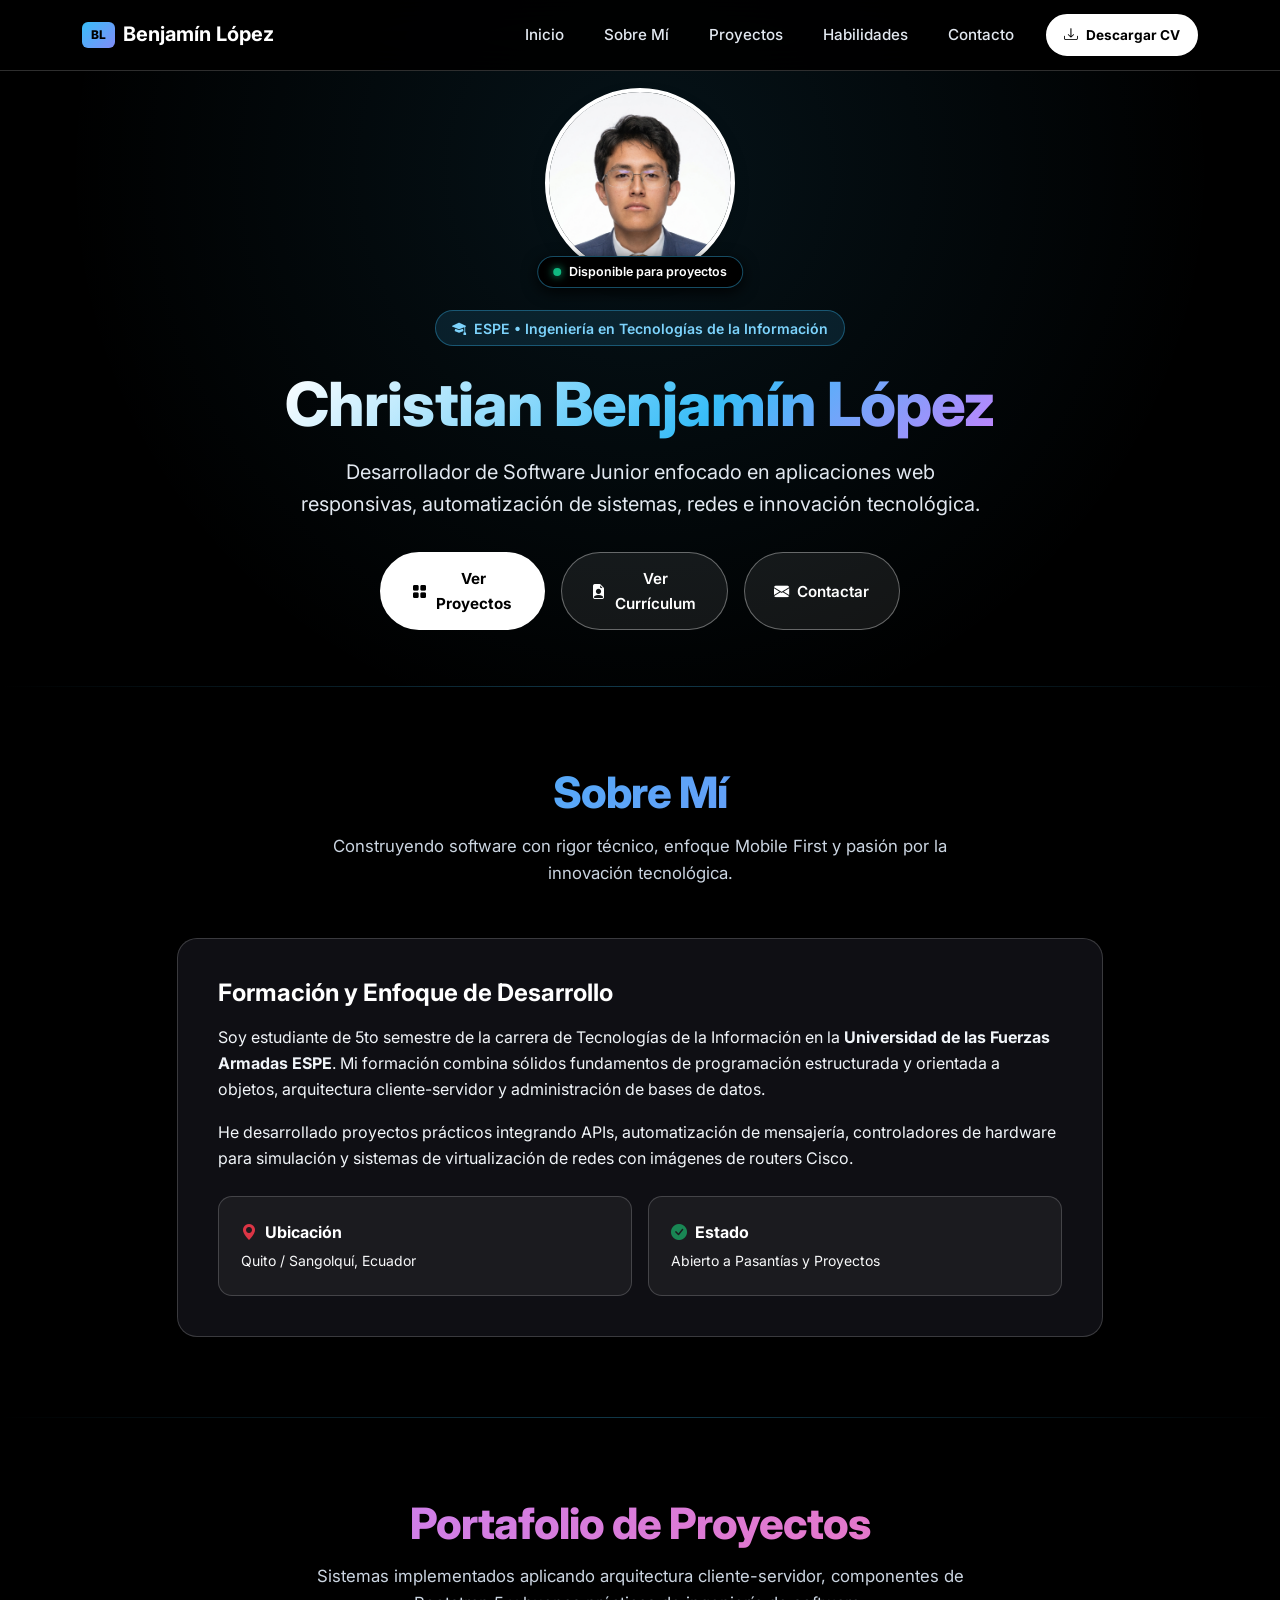
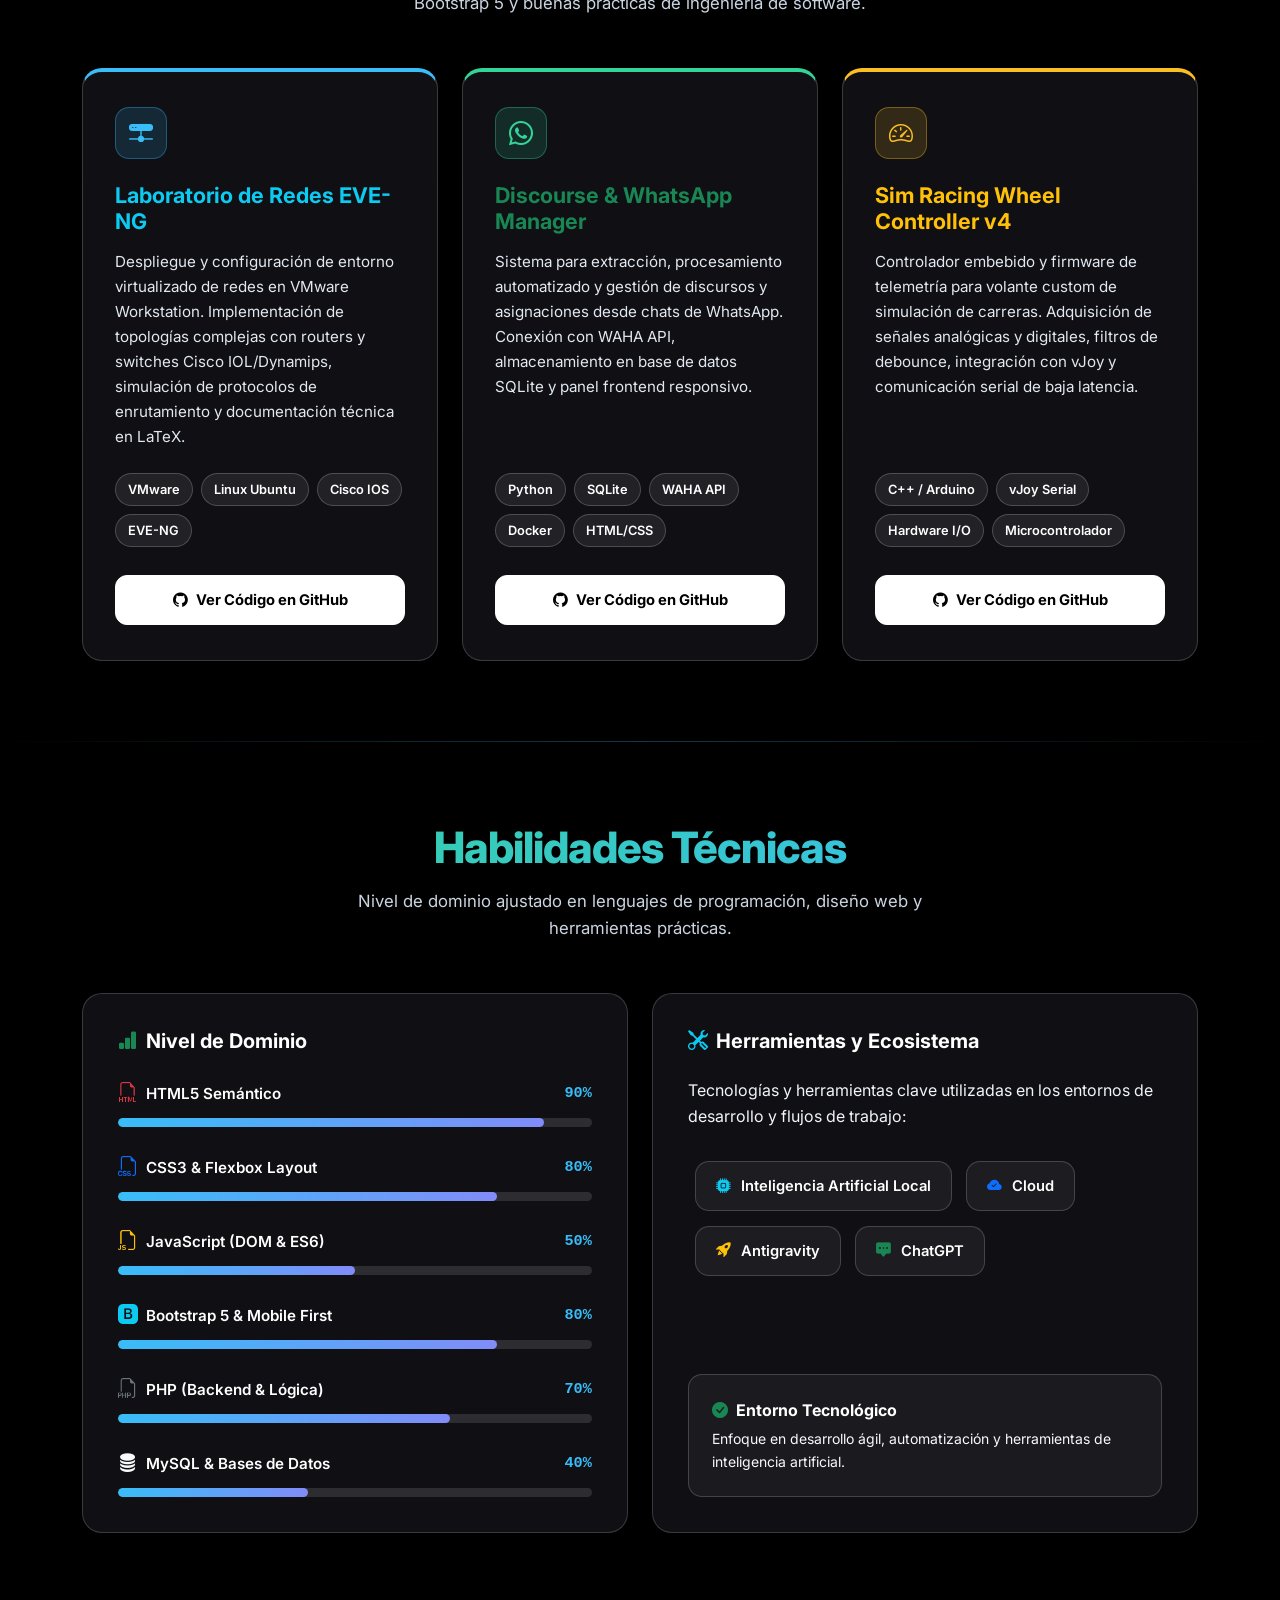
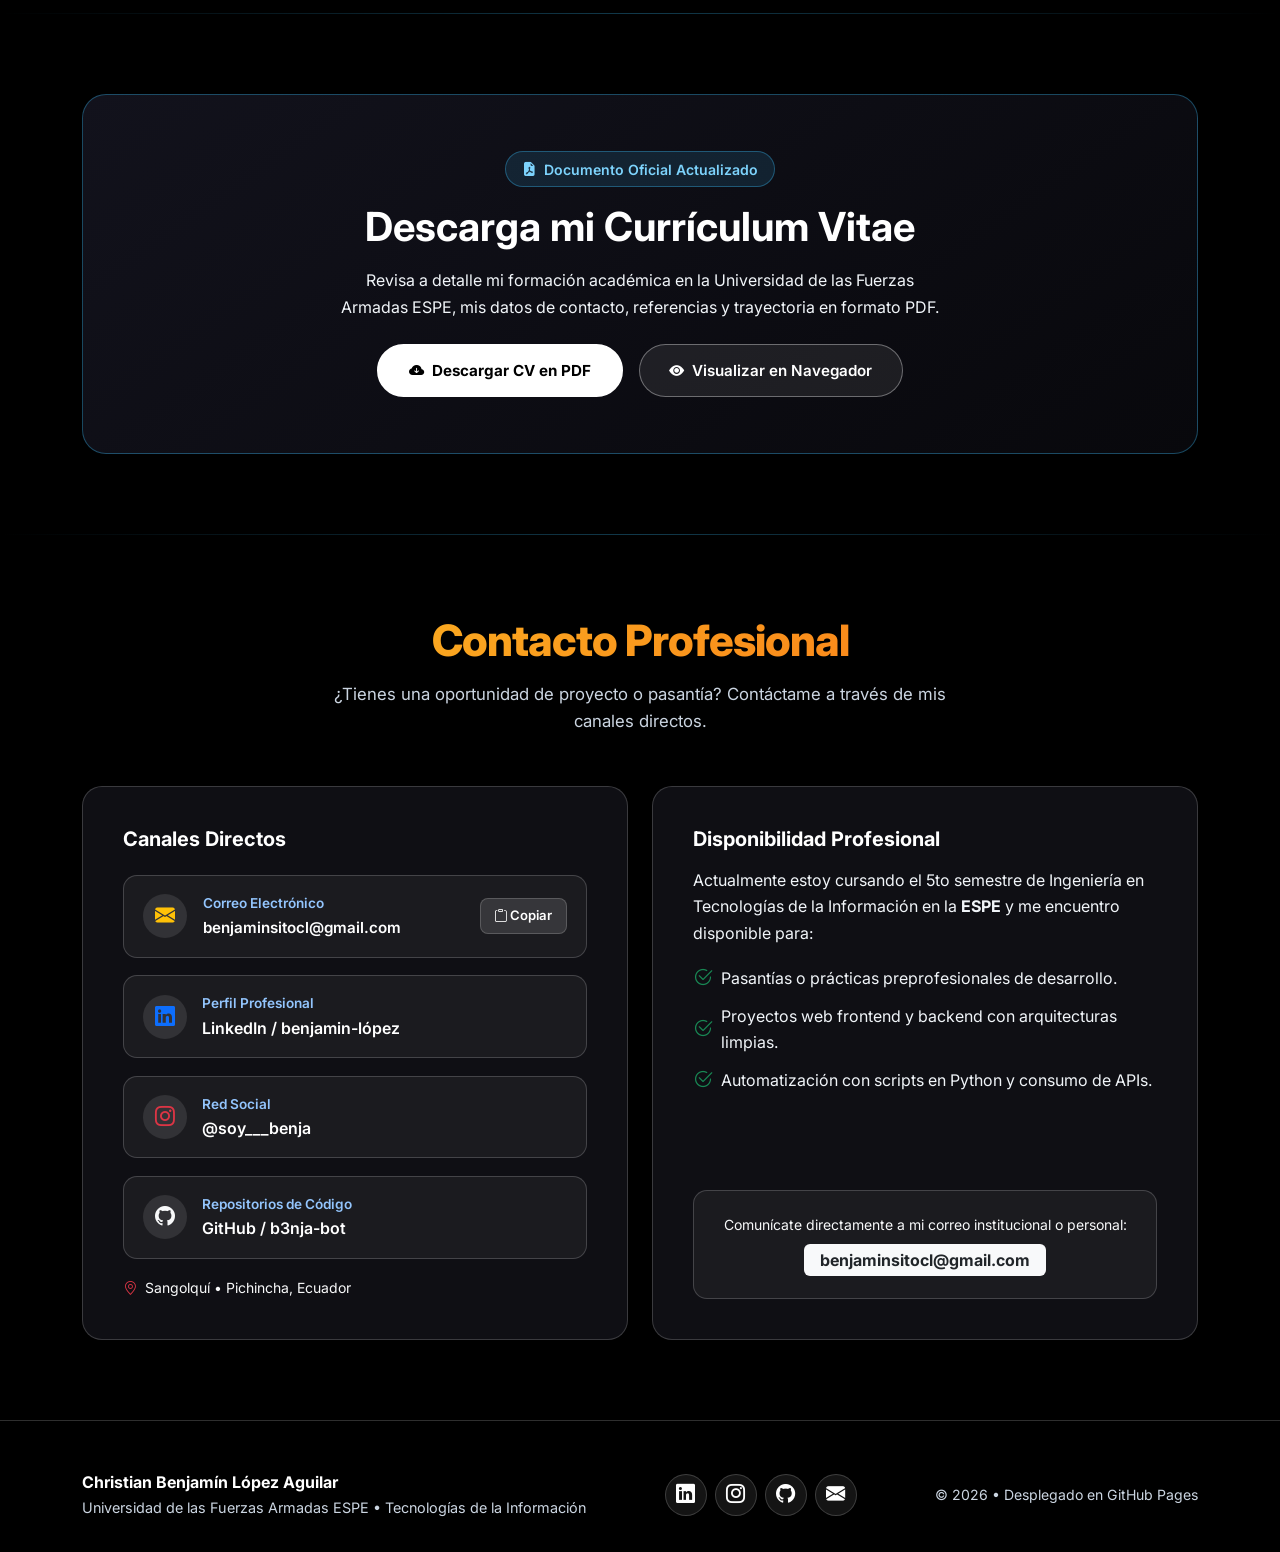
==== commit 0b3e26a1: "refactor: estructurar proyecto en Parcial 1/Deberes/Deber1, actualizar proyectos reales y mejorar co" ====
--- a/index.html
+++ b/index.html
@@ -2,590 +2,11 @@
 <html lang="es">
 <head>
   <meta charset="UTF-8">
-  <!-- Configuración Mobile First -->
-  <meta name="viewport" content="width=device-width, initial-scale=1.0">
-  <meta name="description" content="Portafolio profesional de Christian Benjamín López Aguilar - Desarrollador de Software Junior y estudiante de Tecnologías de la Información en la Universidad de las Fuerzas Armadas ESPE.">
-  <meta name="author" content="Christian Benjamín López Aguilar">
-  <title>Benjamín López | Portafolio Profesional</title>
-
-  <!-- Google Fonts: Inter para máxima legibilidad y estética sobria -->
-  <link rel="preconnect" href="https://fonts.googleapis.com">
-  <link rel="preconnect" href="https://fonts.gstatic.com" crossorigin>
-  <link href="https://fonts.googleapis.com/css2?family=Inter:wght@300;400;500;600;700;800&display=swap" rel="stylesheet">
-
-  <!-- Bootstrap 5.3 CSS -->
-  <link href="https://cdn.jsdelivr.net/npm/bootstrap@5.3.3/dist/css/bootstrap.min.css" rel="stylesheet">
-  <!-- Bootstrap Icons -->
-  <link href="https://cdn.jsdelivr.net/npm/bootstrap-icons@1.11.3/font/bootstrap-icons.min.css" rel="stylesheet">
-  <!-- Estilos Personalizados Samsung Dark -->
-  <link rel="stylesheet" href="css/styles.css">
+  <meta http-equiv="refresh" content="0; url=Parcial%201/Deberes/Deber1/index.html">
+  <script>location.replace("Parcial 1/Deberes/Deber1/index.html");</script>
+  <title>Portafolio - Christian Benjamín López</title>
 </head>
-<body>
-
-  <!-- // BARRA DE NAVEGACION // -->
-  <nav class="navbar navbar-expand-lg navbar-dark fixed-top navbar-samsung">
-    <div class="container">
-      <a class="navbar-brand-logo" href="#inicio">
-        <span class="brand-badge">BL</span>
-        <span class="text-hover-effect">Benjamín López</span>
-      </a>
-
-      <!-- Botón Hamburguesa para Mobile First -->
-      <button class="navbar-toggler navbar-toggler-custom" type="button" data-bs-toggle="collapse" data-bs-target="#navbarContent" aria-controls="navbarContent" aria-expanded="false" aria-label="Abrir navegación">
-        <span class="navbar-toggler-icon"></span>
-      </button>
-
-      <div class="collapse navbar-collapse" id="navbarContent">
-        <ul class="navbar-nav ms-auto mb-2 mb-lg-0 align-items-lg-center gap-lg-2">
-          <li class="nav-item">
-            <a class="nav-link nav-link-custom active" href="#inicio">Inicio</a>
-          </li>
-          <li class="nav-item">
-            <a class="nav-link nav-link-custom" href="#sobre-mi">Sobre Mí</a>
-          </li>
-          <li class="nav-item">
-            <a class="nav-link nav-link-custom" href="#proyectos">Proyectos</a>
-          </li>
-          <li class="nav-item">
-            <a class="nav-link nav-link-custom" href="#habilidades">Habilidades</a>
-          </li>
-          <li class="nav-item">
-            <a class="nav-link nav-link-custom" href="#contacto">Contacto</a>
-          </li>
-          <li class="nav-item ms-lg-2 mt-2 mt-lg-0">
-            <a href="src/Curriculum_Benjamin_Lopez.pdf" download class="btn-samsung-primary py-2 px-3 text-nowrap" style="font-size: 0.85rem;">
-              <i class="bi bi-download"></i> Descargar CV
-            </a>
-          </li>
-        </ul>
-      </div>
-    </div>
-  </nav>
-
-  <!-- // HERO SECTION // -->
-  <section id="inicio" class="hero-section d-flex align-items-center">
-    <div class="container d-flex flex-column align-items-center text-center">
-      
-      <!-- Foto de Perfil Circular Profesional desde SRC -->
-      <div class="hero-avatar-wrapper">
-        <img src="img/perfil.png" alt="Foto profesional de Benjamín López" class="rounded-circle hero-avatar shadow">
-        <div class="hero-status-pill">
-          <span class="status-dot"></span>
-          <span>Disponible para proyectos</span>
-        </div>
-      </div>
-
-      <!-- Tag de Carrera e Institución -->
-      <div class="hero-tag">
-        <i class="bi bi-mortarboard-fill me-1"></i> ESPE • Ingeniería en Tecnologías de la Información
-      </div>
-
-      <!-- Título Principal y Perfil -->
-      <h1 class="hero-title text-gradient-hero">
-        Christian Benjamín López
-      </h1>
-      
-      <p class="hero-subtitle">
-        Desarrollador de Software Junior enfocado en aplicaciones web responsivas, sistemas de automatización, inteligencia artificial y soluciones tecnológicas eficientes.
-      </p>
-
-      <!-- Botones de Llamado a la Acción (Flexbox) -->
-      <div class="d-flex flex-column flex-sm-row gap-3 justify-content-center w-100" style="max-width: 520px;">
-        <a href="#proyectos" class="btn-samsung-primary">
-          <i class="bi bi-grid-fill"></i> Ver Proyectos
-        </a>
-        <a href="src/Curriculum_Benjamin_Lopez.pdf" target="_blank" class="btn-samsung-secondary">
-          <i class="bi bi-file-earmark-person-fill"></i> Ver Currículum
-        </a>
-        <a href="#contacto" class="btn-samsung-secondary">
-          <i class="bi bi-envelope-fill"></i> Contactar
-        </a>
-      </div>
-
-    </div>
-  </section>
-
-  <div class="section-divider"></div>
-
-  <!-- // SOBRE MI // -->
-  <section id="sobre-mi" class="section-wrapper">
-    <div class="container">
-      
-      <div class="section-header">
-        <span class="section-label text-info">// PERFIL PROFESIONAL //</span>
-        <h2 class="section-heading text-gradient-cyan">Sobre Mí</h2>
-        <p class="section-description">
-          Construyendo software con rigor técnico, enfoque Mobile First y pasión por la innovación tecnológica.
-        </p>
-      </div>
-
-      <div class="row g-4 align-items-stretch">
-        <div class="col-12 col-lg-7">
-          <div class="about-card h-100 d-flex flex-column justify-content-between">
-            <div>
-              <h3 class="h4 text-white mb-3 fw-bold">Formación y Enfoque de Desarrollo</h3>
-              <p class="mb-3">
-                Soy estudiante de 5to semestre de la carrera de Tecnologías de la Información en la <strong>Universidad de las Fuerzas Armadas ESPE</strong>. Mi formación combina sólidos fundamentos de programación estructurada y orientada a objetos, arquitectura cliente-servidor y administración de bases de datos.
-              </p>
-              <p class="mb-4">
-                He desarrollado proyectos prácticos integrando APIs, automatización de mensajería, controladores de hardware para simulación y sistemas de gestión de conocimiento asistidos por inteligencia artificial.
-              </p>
-            </div>
-
-            <!-- Datos Clave en Grid -->
-            <div class="row g-3">
-              <div class="col-12 col-sm-6">
-                <div class="about-highlight-box">
-                  <div class="text-white fw-bold mb-1"><i class="bi bi-geo-alt-fill text-danger me-2"></i>Ubicación</div>
-                  <div class="text-light small">Quito / Sangolquí, Ecuador</div>
-                </div>
-              </div>
-              <div class="col-12 col-sm-6">
-                <div class="about-highlight-box">
-                  <div class="text-white fw-bold mb-1"><i class="bi bi-check-circle-fill text-success me-2"></i>Estado</div>
-                  <div class="text-light small">Abierto a Pasantías y Proyectos</div>
-                </div>
-              </div>
-            </div>
-
-          </div>
-        </div>
-
-        <div class="col-12 col-lg-5">
-          <div class="d-flex flex-column gap-3 h-100">
-            
-            <div class="about-highlight-box flex-fill">
-              <div class="d-flex align-items-center gap-3 mb-2">
-                <div class="contact-icon-circle text-info"><i class="bi bi-phone"></i></div>
-                <div>
-                  <h4 class="h6 text-white mb-0 fw-bold">Filosofía Mobile First</h4>
-                  <small class="text-info">Diseño adaptable desde pantallas pequeñas</small>
-                </div>
-              </div>
-              <p class="small mb-0">Estructuras pensadas primero para dispositivos móviles mediante las clases de utilidad Flexbox y el sistema de rejillas responsivo de Bootstrap 5.</p>
-            </div>
-
-            <div class="about-highlight-box flex-fill">
-              <div class="d-flex align-items-center gap-3 mb-2">
-                <div class="contact-icon-circle text-warning"><i class="bi bi-cpu"></i></div>
-                <div>
-                  <h4 class="h6 text-white mb-0 fw-bold">Software &amp; Hardware</h4>
-                  <small class="text-warning">APIs, Python &amp; Controladores C++</small>
-                </div>
-              </div>
-              <p class="small mb-0">Desarrollo de lógica transaccional, integración de servicios RESTful y microcontroladores con comunicación serial de baja latencia.</p>
-            </div>
-
-            <div class="about-highlight-box flex-fill">
-              <div class="d-flex align-items-center gap-3 mb-2">
-                <div class="contact-icon-circle text-success"><i class="bi bi-git"></i></div>
-                <div>
-                  <h4 class="h6 text-white mb-0 fw-bold">Control de Versiones</h4>
-                  <small class="text-success">Git, GitHub &amp; CI/CD Pages</small>
-                </div>
-              </div>
-              <p class="small mb-0">Flujo continuo con ramas, commits descriptivos y despliegue automatizado en la nube a través de GitHub Pages.</p>
-            </div>
-
-          </div>
-        </div>
-      </div>
-
-    </div>
-  </section>
-
-  <div class="section-divider"></div>
-
-  <!-- // PORTAFOLIO DE PROYECTOS // -->
-  <section id="proyectos" class="section-wrapper">
-    <div class="container">
-      
-      <div class="section-header">
-        <span class="section-label" style="color: #c084fc;">// PROYECTOS DESARROLLADOS //</span>
-        <h2 class="section-heading text-gradient-purple">Portafolio de Proyectos</h2>
-        <p class="section-description">
-          Sistemas reales implementados aplicando arquitectura cliente-servidor, componentes de Bootstrap 5 y buenas prácticas de ingeniería de software.
-        </p>
-      </div>
-
-      <!-- Grilla de Bootstrap: 1 tarjeta por fila en móviles (col-12) y 3 en escritorio (col-md-4) -->
-      <div class="row g-4">
-
-        <!-- // PROYECTO 1: SEGUNDO CEREBRO AI // -->
-        <div class="col-12 col-md-4">
-          <div class="project-card project-card-cyan">
-            <div class="project-icon-wrapper project-icon-cyan">
-              <i class="bi bi-brain"></i>
-            </div>
-            <h3 class="project-title text-info">Segundo Cerebro &amp; Asistente AI</h3>
-            <p class="project-desc">
-              Plataforma web de productividad y gestión de conocimiento personal. Integra indexación semántica de apuntes, cliente de inteligencia artificial para síntesis de estudio y visualizaciones interactivas en WebGL/Three.js.
-            </p>
-            <div class="tech-badge-container">
-              <span class="tech-badge">Python</span>
-              <span class="tech-badge">FastAPI</span>
-              <span class="tech-badge">JavaScript</span>
-              <span class="tech-badge">WebGL</span>
-              <span class="tech-badge">Bootstrap 5</span>
-            </div>
-            <a href="https://github.com/b3nja-bot" target="_blank" rel="noopener noreferrer" class="btn-project-code">
-              <i class="bi bi-github"></i> Ver Código en GitHub
-            </a>
-          </div>
-        </div>
-
-        <!-- // PROYECTO 2: DISCOURSE MANAGER // -->
-        <div class="col-12 col-md-4">
-          <div class="project-card project-card-emerald">
-            <div class="project-icon-wrapper project-icon-emerald">
-              <i class="bi bi-whatsapp"></i>
-            </div>
-            <h3 class="project-title text-success">Discourse &amp; WhatsApp Manager</h3>
-            <p class="project-desc">
-              Sistema para extracción, procesamiento automatizado y gestión de discursos y asignaciones desde chats de WhatsApp. Conexión con WAHA API, almacenamiento en base de datos SQLite y panel frontend responsivo.
-            </p>
-            <div class="tech-badge-container">
-              <span class="tech-badge">Python</span>
-              <span class="tech-badge">SQLite</span>
-              <span class="tech-badge">WAHA API</span>
-              <span class="tech-badge">Docker</span>
-              <span class="tech-badge">HTML/CSS</span>
-            </div>
-            <a href="https://github.com/b3nja-bot" target="_blank" rel="noopener noreferrer" class="btn-project-code">
-              <i class="bi bi-github"></i> Ver Código en GitHub
-            </a>
-          </div>
-        </div>
-
-        <!-- // PROYECTO 3: SIM RACING TELEMETRY // -->
-        <div class="col-12 col-md-4">
-          <div class="project-card project-card-amber">
-            <div class="project-icon-wrapper project-icon-amber">
-              <i class="bi bi-speedometer2"></i>
-            </div>
-            <h3 class="project-title text-warning">Sim Racing Wheel Controller v4</h3>
-            <p class="project-desc">
-              Controlador embebido y firmware de telemetría para volante custom de simulación de carreras. Adquisición de señales analógicas y digitales, filtros de debounce, integración con vJoy y comunicación serial de baja latencia.
-            </p>
-            <div class="tech-badge-container">
-              <span class="tech-badge">C++ / Arduino</span>
-              <span class="tech-badge">vJoy Serial</span>
-              <span class="tech-badge">Hardware I/O</span>
-              <span class="tech-badge">Microcontrolador</span>
-            </div>
-            <a href="https://github.com/b3nja-bot" target="_blank" rel="noopener noreferrer" class="btn-project-code">
-              <i class="bi bi-github"></i> Ver Código en GitHub
-            </a>
-          </div>
-        </div>
-
-      </div>
-
-    </div>
-  </section>
-
-  <div class="section-divider"></div>
-
-  <!-- // HABILIDADES TECNICAS (SKILLS) // -->
-  <section id="habilidades" class="section-wrapper">
-    <div class="container">
-      
-      <div class="section-header">
-        <span class="section-label text-success">// COMPETENCIAS TÉCNICAS //</span>
-        <h2 class="section-heading text-gradient-emerald">Habilidades Técnicas</h2>
-        <p class="section-description">
-          Nivel de dominio ajustado en lenguajes de programación, diseño web y herramientas prácticas.
-        </p>
-      </div>
-
-      <div class="row g-4 align-items-stretch">
-        
-        <!-- Columna 1: Barras de Progreso Bootstrap -->
-        <div class="col-12 col-lg-6">
-          <div class="skills-card">
-            <h3 class="h5 text-white mb-4 fw-bold d-flex align-items-center gap-2">
-              <i class="bi bi-bar-chart-fill text-success"></i> Nivel de Dominio
-            </h3>
-
-            <!-- Skill 1: HTML5 (90%) -->
-            <div class="skill-item">
-              <div class="skill-info">
-                <span class="skill-name"><i class="bi bi-filetype-html text-danger fs-5"></i> HTML5 Semántico</span>
-                <span class="skill-percent">90%</span>
-              </div>
-              <div class="progress custom-progress" role="progressbar" aria-label="HTML5" aria-valuenow="90" aria-valuemin="0" aria-valuemax="100">
-                <div class="progress-bar custom-progress-bar" style="width: 90%"></div>
-              </div>
-            </div>
-
-            <!-- Skill 2: CSS3 / Flexbox (80%) -->
-            <div class="skill-item">
-              <div class="skill-info">
-                <span class="skill-name"><i class="bi bi-filetype-css text-primary fs-5"></i> CSS3 &amp; Flexbox Layout</span>
-                <span class="skill-percent">80%</span>
-              </div>
-              <div class="progress custom-progress" role="progressbar" aria-label="CSS3" aria-valuenow="80" aria-valuemin="0" aria-valuemax="100">
-                <div class="progress-bar custom-progress-bar" style="width: 80%"></div>
-              </div>
-            </div>
-
-            <!-- Skill 3: JavaScript (50%) -->
-            <div class="skill-item">
-              <div class="skill-info">
-                <span class="skill-name"><i class="bi bi-filetype-js text-warning fs-5"></i> JavaScript (DOM &amp; ES6)</span>
-                <span class="skill-percent">50%</span>
-              </div>
-              <div class="progress custom-progress" role="progressbar" aria-label="JavaScript" aria-valuenow="50" aria-valuemin="0" aria-valuemax="100">
-                <div class="progress-bar custom-progress-bar" style="width: 50%"></div>
-              </div>
-            </div>
-
-            <!-- Skill 4: Bootstrap 5 (80%) -->
-            <div class="skill-item">
-              <div class="skill-info">
-                <span class="skill-name"><i class="bi bi-bootstrap-fill text-info fs-5"></i> Bootstrap 5 &amp; Mobile First</span>
-                <span class="skill-percent">80%</span>
-              </div>
-              <div class="progress custom-progress" role="progressbar" aria-label="Bootstrap 5" aria-valuenow="80" aria-valuemin="0" aria-valuemax="100">
-                <div class="progress-bar custom-progress-bar" style="width: 80%"></div>
-              </div>
-            </div>
-
-            <!-- Skill 5: PHP (70%) -->
-            <div class="skill-item">
-              <div class="skill-info">
-                <span class="skill-name"><i class="bi bi-filetype-php text-secondary fs-5"></i> PHP (Backend &amp; Lógica)</span>
-                <span class="skill-percent">70%</span>
-              </div>
-              <div class="progress custom-progress" role="progressbar" aria-label="PHP" aria-valuenow="70" aria-valuemin="0" aria-valuemax="100">
-                <div class="progress-bar custom-progress-bar" style="width: 70%"></div>
-              </div>
-            </div>
-
-            <!-- Skill 6: MySQL (40%) -->
-            <div class="skill-item mb-0">
-              <div class="skill-info">
-                <span class="skill-name"><i class="bi bi-database-fill text-light fs-5"></i> MySQL &amp; Bases de Datos</span>
-                <span class="skill-percent">40%</span>
-              </div>
-              <div class="progress custom-progress" role="progressbar" aria-label="MySQL" aria-valuenow="40" aria-valuemin="0" aria-valuemax="100">
-                <div class="progress-bar custom-progress-bar" style="width: 40%"></div>
-              </div>
-            </div>
-
-          </div>
-        </div>
-
-        <!-- Columna 2: Insignias de Bootstrap y Herramientas -->
-        <div class="col-12 col-lg-6">
-          <div class="skills-card d-flex flex-column justify-content-between">
-            <div>
-              <h3 class="h5 text-white mb-4 fw-bold d-flex align-items-center gap-2">
-                <i class="bi bi-tools text-info"></i> Herramientas y Ecosistema
-              </h3>
-              
-              <p class="mb-4">
-                Herramientas de productividad, control de versiones y entornos de desarrollo utilizados activamente en proyectos:
-              </p>
-
-              <div class="d-flex flex-wrap">
-                <span class="skill-pill"><i class="bi bi-git text-danger"></i> Git Version Control</span>
-                <span class="skill-pill"><i class="bi bi-github text-white"></i> GitHub Pages</span>
-                <span class="skill-pill"><i class="bi bi-phone text-info"></i> Mobile First</span>
-                <span class="skill-pill"><i class="bi bi-terminal text-success"></i> Python &amp; FastAPI</span>
-                <span class="skill-pill"><i class="bi bi-hdd-network text-warning"></i> VMware &amp; EVE-NG</span>
-                <span class="skill-pill"><i class="bi bi-cpu text-info"></i> Arduino &amp; C++</span>
-                <span class="skill-pill"><i class="bi bi-database text-primary"></i> SQLite</span>
-                <span class="skill-pill"><i class="bi bi-code-square text-white"></i> Visual Studio Code</span>
-              </div>
-            </div>
-
-            <div class="about-highlight-box mt-4">
-              <div class="text-white fw-bold mb-1"><i class="bi bi-check-all text-success me-2"></i>Desarrollo Práctico</div>
-              <p class="small mb-0">Enfocado en la construcción de prototipos funcionales y código limpio.</p>
-            </div>
-
-          </div>
-        </div>
-
-      </div>
-
-    </div>
-  </section>
-
-  <div class="section-divider"></div>
-
-  <!-- // DESCARGA DE CV // -->
-  <section class="section-wrapper">
-    <div class="container">
-      <div class="cv-banner-card text-center">
-        
-        <div class="hero-tag mb-3">
-          <i class="bi bi-file-earmark-pdf-fill me-1"></i> Documento Oficial Actualizado
-        </div>
-
-        <h2 class="h1 text-white fw-bold mb-3">Descarga mi Currículum Vitae</h2>
-        <p class="mx-auto mb-4" style="max-width: 600px;">
-          Revisa a detalle mi formación académica en la Universidad de las Fuerzas Armadas ESPE, mis datos de contacto, referencias y trayectoria en formato PDF.
-        </p>
-
-        <!-- Botones con Flexbox -->
-        <div class="d-flex flex-column flex-sm-row gap-3 justify-content-center">
-          <a href="src/Curriculum_Benjamin_Lopez.pdf" download="Curriculum_Benjamin_Lopez.pdf" class="btn-samsung-primary">
-            <i class="bi bi-cloud-arrow-down-fill"></i> Descargar CV en PDF
-          </a>
-          <a href="src/Curriculum_Benjamin_Lopez.pdf" target="_blank" class="btn-samsung-secondary">
-            <i class="bi bi-eye-fill"></i> Visualizar en Navegador
-          </a>
-        </div>
-
-      </div>
-    </div>
-  </section>
-
-  <div class="section-divider"></div>
-
-  <!-- // CONTACTO Y REDES // -->
-  <section id="contacto" class="section-wrapper">
-    <div class="container">
-      
-      <div class="section-header">
-        <span class="section-label text-warning">// CONECTEMOS //</span>
-        <h2 class="section-heading text-gradient-amber">Contacto Profesional</h2>
-        <p class="section-description">
-          ¿Tienes una oportunidad de proyecto o pasantía? Escríbeme directamente por correo o a través de mis redes sociales.
-        </p>
-      </div>
-
-      <div class="row g-4">
-        
-        <!-- Enlaces Rápidos y Canales Directos -->
-        <div class="col-12 col-lg-5">
-          <div class="contact-card d-flex flex-column justify-content-between">
-            <div>
-              <h3 class="h5 text-white mb-4 fw-bold">Canales Directos</h3>
-
-              <!-- Correo con Copiado -->
-              <div class="contact-link-box d-flex justify-content-between align-items-center">
-                <div class="d-flex align-items-center gap-2">
-                  <div class="contact-icon-circle text-warning"><i class="bi bi-envelope-fill"></i></div>
-                  <div>
-                    <small class="text-muted d-block">Correo Electrónico</small>
-                    <span class="contact-email-text">benjaminsitocl@gmail.com</span>
-                  </div>
-                </div>
-                <button type="button" id="btnCopyEmail" class="copy-email-btn" title="Copiar correo">
-                  <i class="bi bi-clipboard"></i> Copiar
-                </button>
-              </div>
-
-              <!-- LinkedIn -->
-              <a href="https://www.linkedin.com/in/benjamin-l%C3%B3pez-b51396404?utm_source=share_via&amp;utm_content=profile&amp;utm_medium=member_android" target="_blank" rel="noopener noreferrer" class="contact-link-box">
-                <div class="contact-icon-circle text-primary"><i class="bi bi-linkedin"></i></div>
-                <div>
-                  <small class="text-muted d-block">Perfil Profesional</small>
-                  <span class="fw-semibold text-white">LinkedIn / benjamin-lópez</span>
-                </div>
-              </a>
-
-              <!-- Instagram -->
-              <a href="https://www.instagram.com/soy___benja?srtk=bWE3M2FxMW0xbjNr" target="_blank" rel="noopener noreferrer" class="contact-link-box">
-                <div class="contact-icon-circle text-danger"><i class="bi bi-instagram"></i></div>
-                <div>
-                  <small class="text-muted d-block">Red Social</small>
-                  <span class="fw-semibold text-white">@soy___benja</span>
-                </div>
-              </a>
-
-              <!-- GitHub -->
-              <a href="https://github.com/b3nja-bot" target="_blank" rel="noopener noreferrer" class="contact-link-box">
-                <div class="contact-icon-circle text-light"><i class="bi bi-github"></i></div>
-                <div>
-                  <small class="text-muted d-block">Repositorios de Código</small>
-                  <span class="fw-semibold text-white">GitHub / b3nja-bot</span>
-                </div>
-              </a>
-            </div>
-
-            <div class="small mt-3 text-muted">
-              <i class="bi bi-geo-alt me-1 text-danger"></i> Sangolquí • Pichincha, Ecuador
-            </div>
-
-          </div>
-        </div>
-
-        <!-- Formulario Directo -->
-        <div class="col-12 col-lg-7">
-          <div class="contact-card">
-            <h3 class="h5 text-white mb-2 fw-bold">Envíame un Mensaje</h3>
-            <p class="small mb-4 text-muted">Puedes redactar un mensaje directo o escribirme por correo:</p>
-
-            <form action="mailto:benjaminsitocl@gmail.com" method="post" enctype="text/plain">
-              <div class="mb-3">
-                <label for="senderName" class="form-label text-white small fw-semibold">Nombre o Empresa</label>
-                <input type="text" name="Nombre" class="form-control form-samsung-control" id="senderName" placeholder="Tu nombre o empresa" required>
-              </div>
-
-              <div class="mb-3">
-                <label for="senderSubject" class="form-label text-white small fw-semibold">Asunto</label>
-                <input type="text" name="Asunto" class="form-control form-samsung-control" id="senderSubject" placeholder="Propuesta de proyecto, pasantía o consulta" required>
-              </div>
-
-              <div class="mb-4">
-                <label for="senderMessage" class="form-label text-white small fw-semibold">Mensaje</label>
-                <textarea name="Mensaje" class="form-control form-samsung-control" id="senderMessage" rows="4" placeholder="Escribe tu mensaje aquí..." required></textarea>
-              </div>
-
-              <button type="submit" class="btn-samsung-primary w-100 py-3">
-                <i class="bi bi-send-fill"></i> Enviar Mensaje
-              </button>
-            </form>
-
-          </div>
-        </div>
-
-      </div>
-
-    </div>
-  </section>
-
-  <!-- // FOOTER // -->
-  <footer class="footer-samsung">
-    <div class="container">
-      <div class="d-flex flex-column flex-md-row justify-content-between align-items-center gap-3">
-        
-        <div class="text-center text-md-start">
-          <div class="text-white fw-bold">Christian Benjamín López Aguilar</div>
-          <small class="text-muted">Universidad de las Fuerzas Armadas ESPE • Tecnologías de la Información</small>
-        </div>
-
-        <!-- Iconos Sociales -->
-        <div class="d-flex gap-2">
-          <a href="https://www.linkedin.com/in/benjamin-l%C3%B3pez-b51396404?utm_source=share_via&amp;utm_content=profile&amp;utm_medium=member_android" target="_blank" rel="noopener noreferrer" class="social-icon-btn" aria-label="LinkedIn">
-            <i class="bi bi-linkedin"></i>
-          </a>
-          <a href="https://www.instagram.com/soy___benja?srtk=bWE3M2FxMW0xbjNr" target="_blank" rel="noopener noreferrer" class="social-icon-btn" aria-label="Instagram">
-            <i class="bi bi-instagram"></i>
-          </a>
-          <a href="https://github.com/b3nja-bot" target="_blank" rel="noopener noreferrer" class="social-icon-btn" aria-label="GitHub">
-            <i class="bi bi-github"></i>
-          </a>
-          <a href="mailto:benjaminsitocl@gmail.com" class="social-icon-btn" aria-label="Email">
-            <i class="bi bi-envelope-fill"></i>
-          </a>
-        </div>
-
-        <div class="text-center text-md-end text-muted small">
-          © 2026 • Desplegado en GitHub Pages
-        </div>
-
-      </div>
-    </div>
-  </footer>
-
-  <!-- Bootstrap 5.3 Bundle con Popper JS -->
-  <script src="https://cdn.jsdelivr.net/npm/bootstrap@5.3.3/dist/js/bootstrap.bundle.min.js"></script>
-  <!-- Scripts Personalizados -->
-  <script src="js/main.js"></script>
+<body style="background-color: #000000; color: #ffffff; font-family: sans-serif; display: flex; align-items: center; justify-content: center; height: 100vh; margin: 0;">
+  <p>Cargando Portafolio Profesional... Si no redirige automáticamente, <a href="Parcial%201/Deberes/Deber1/index.html" style="color: #38bdf8;">haz clic aquí</a>.</p>
 </body>
 </html>
